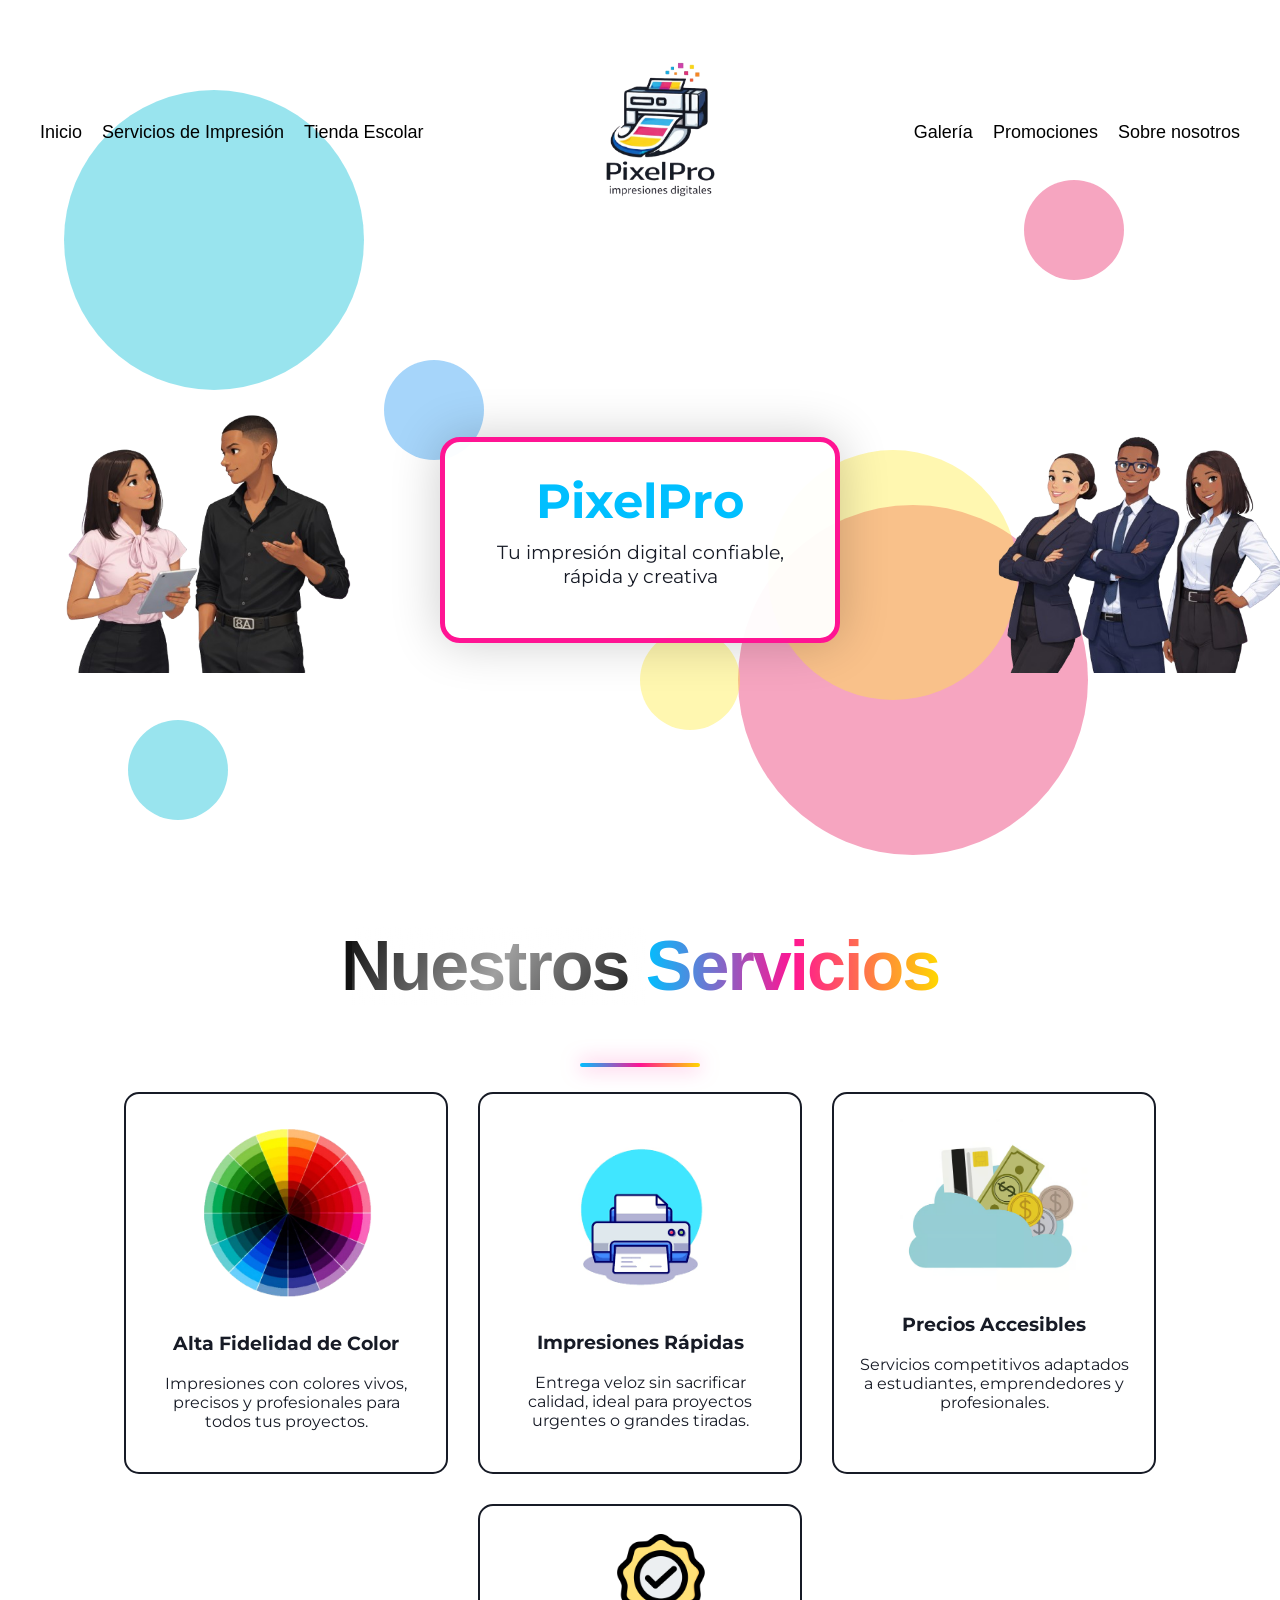
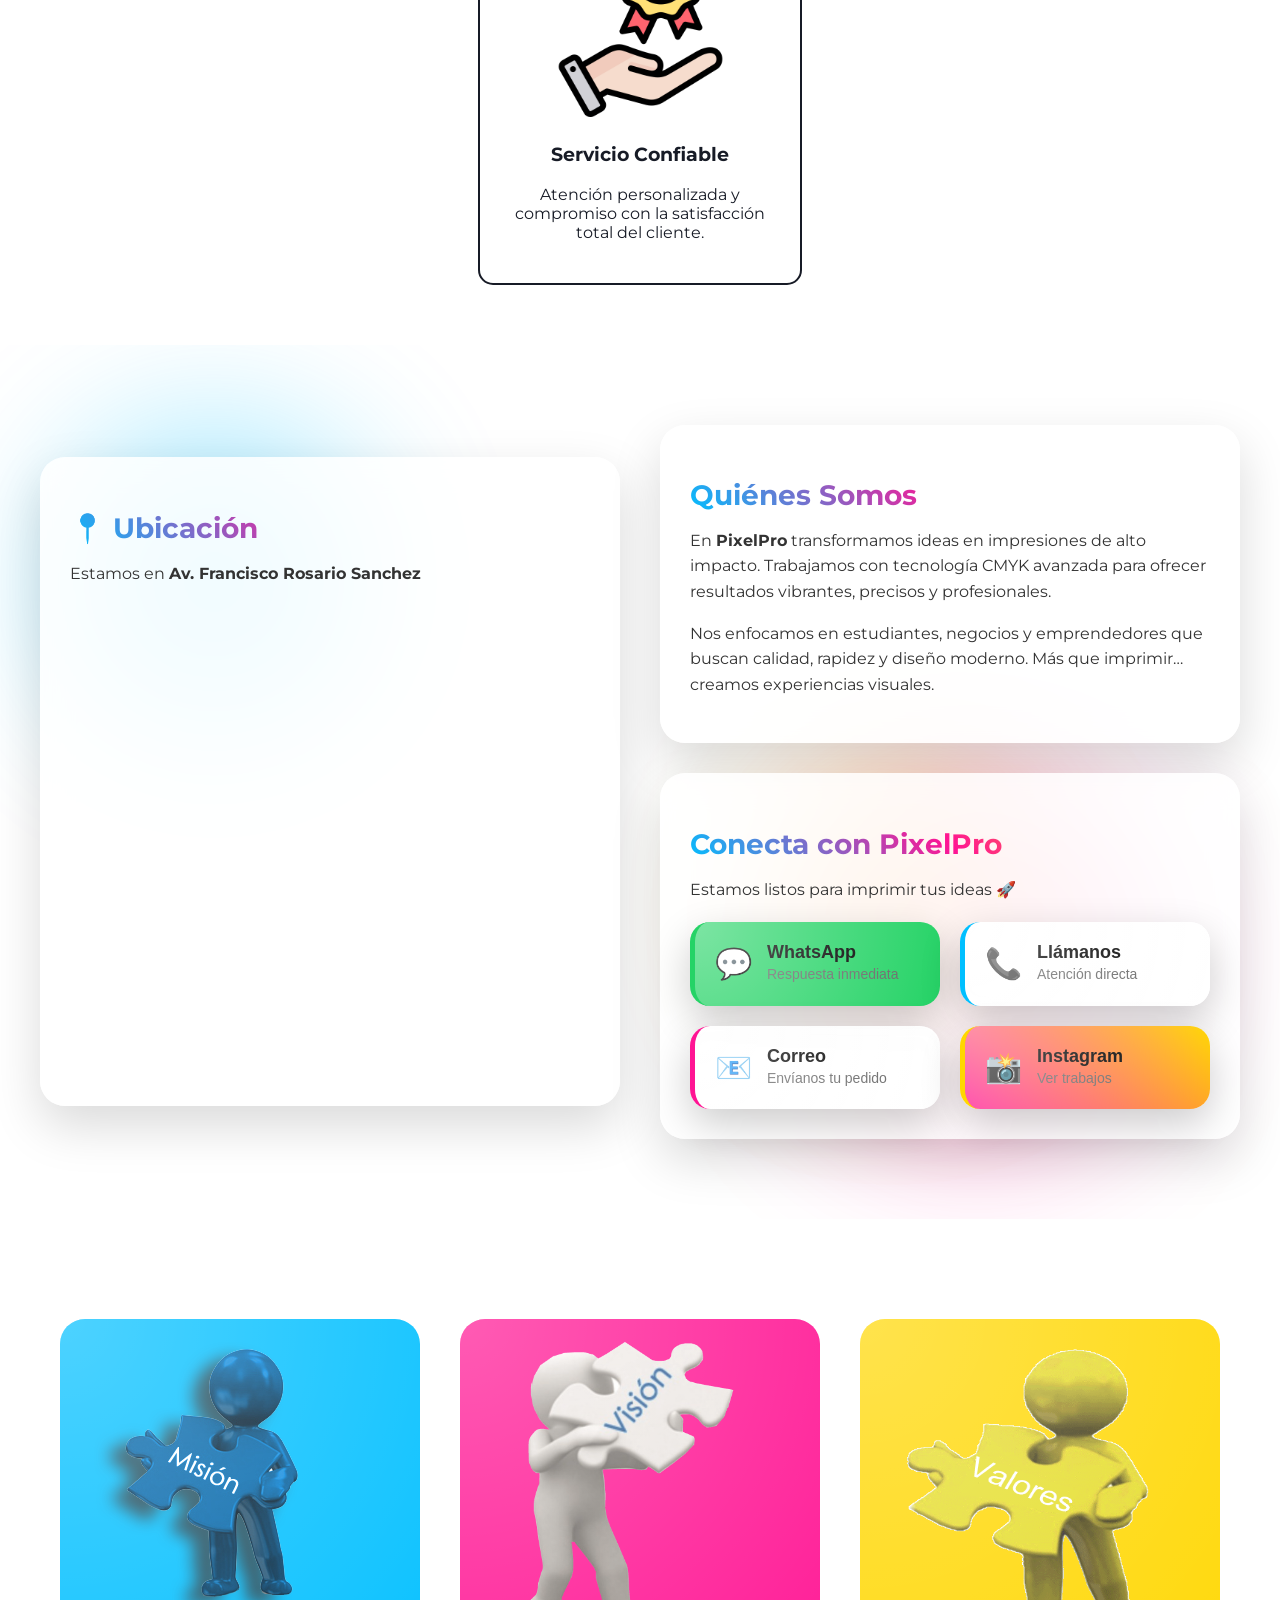
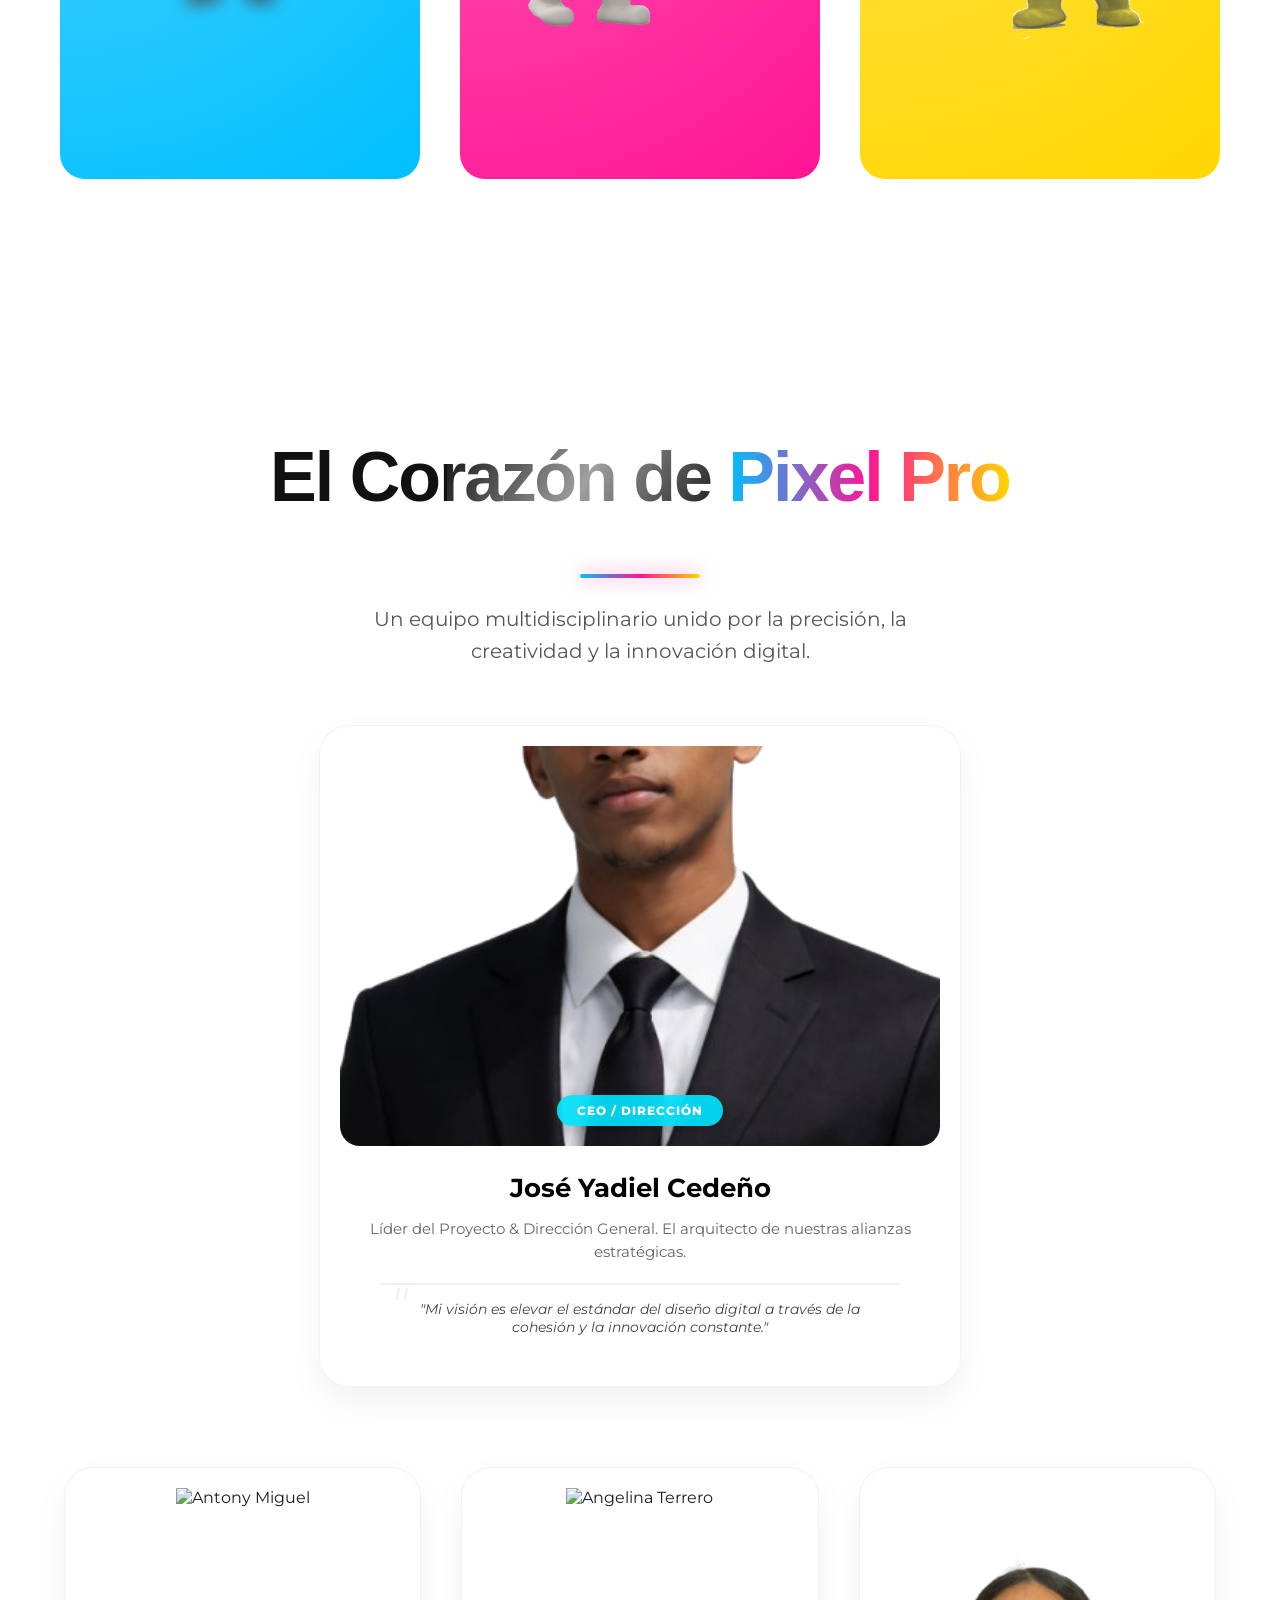
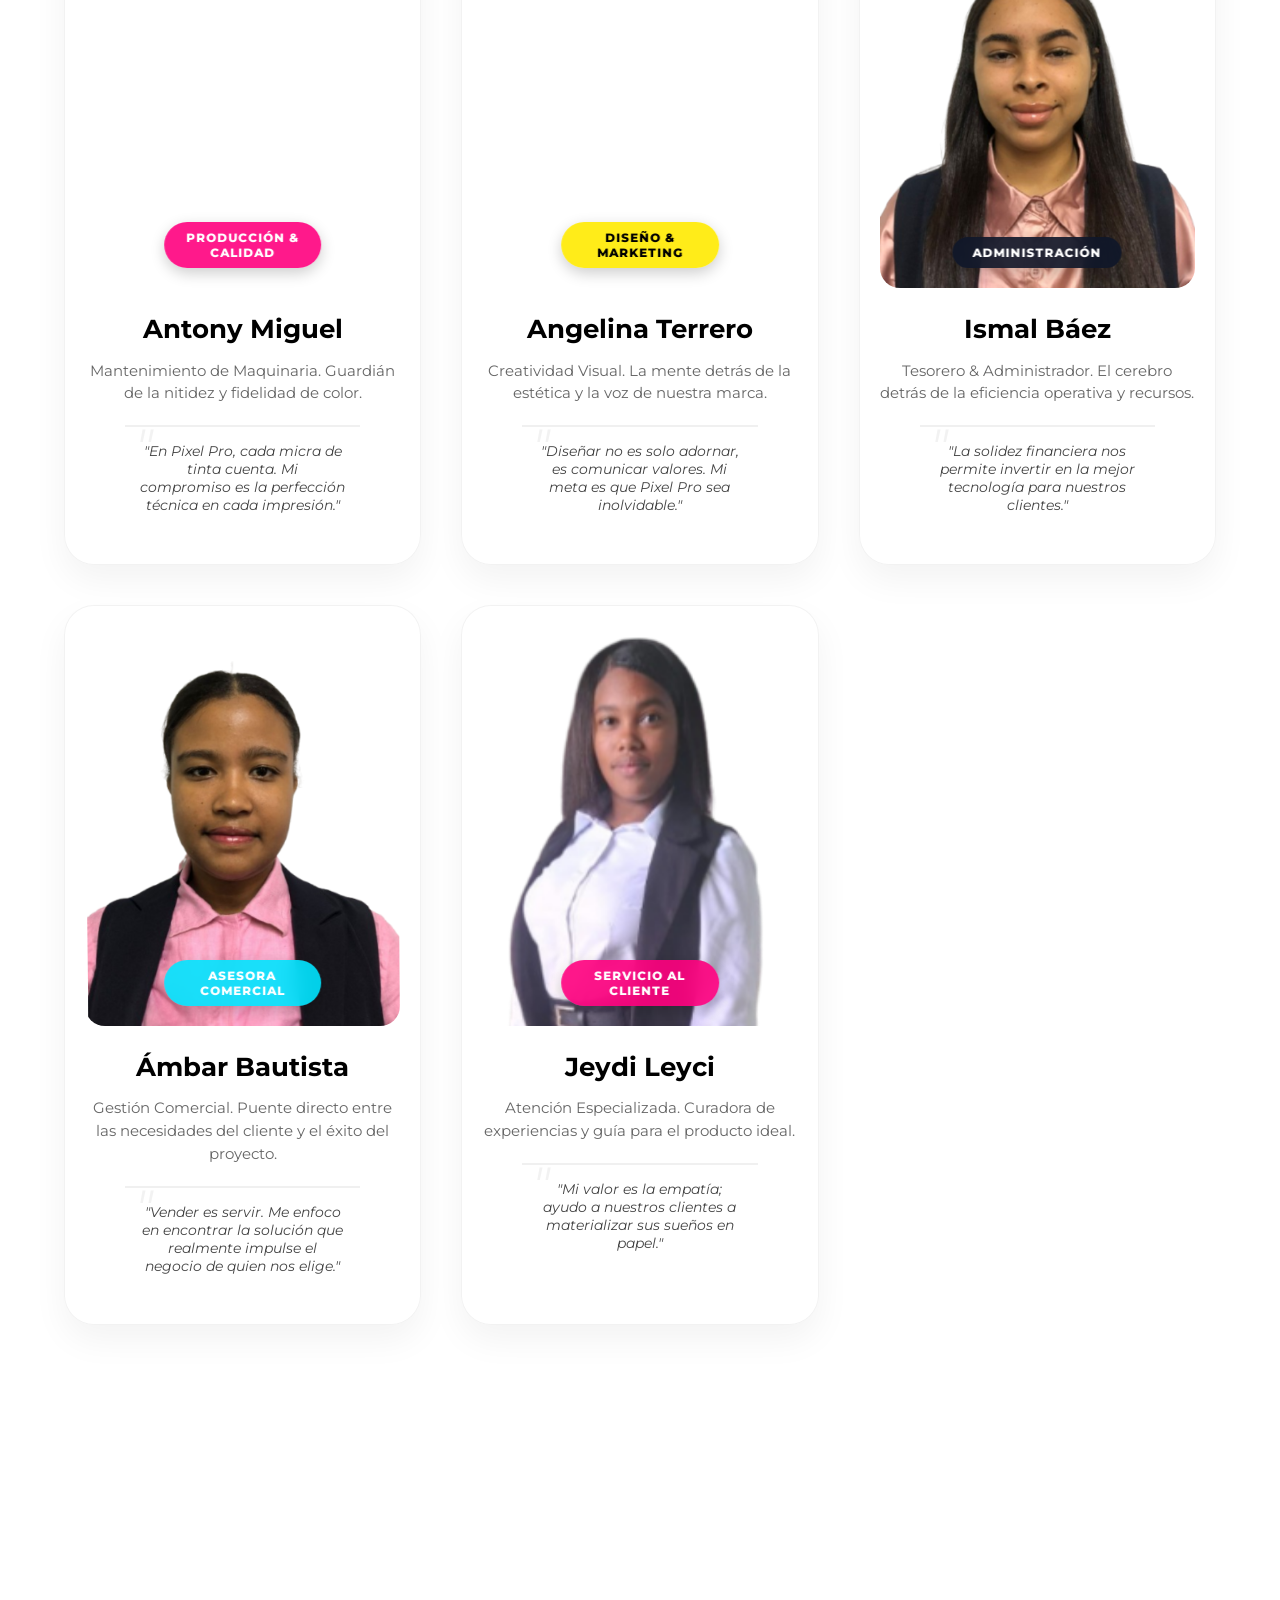
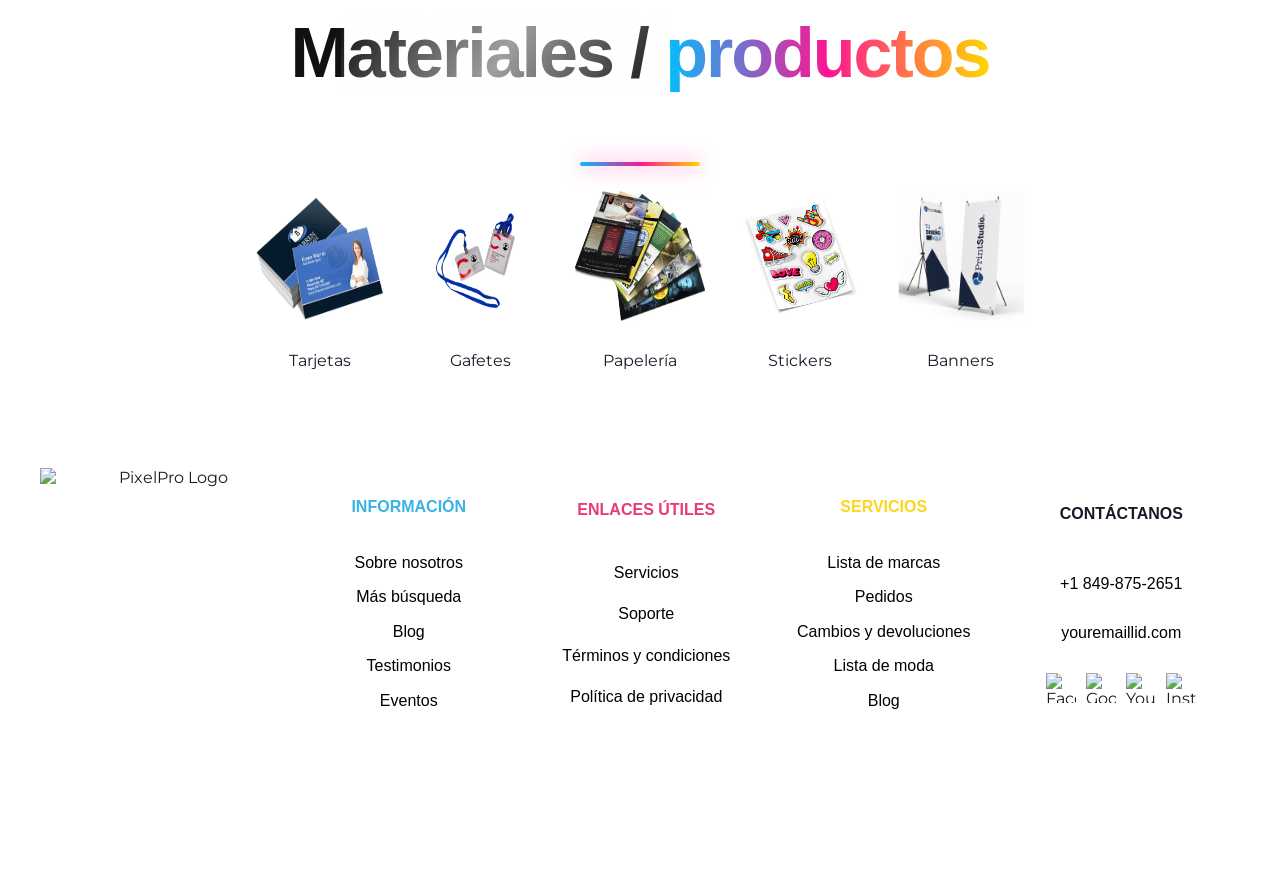
==== acercade.html @ 1b05050e "jmfujmkfy" ====
<!DOCTYPE html>
<html lang="es">
<head>
  <meta charset="UTF-8">
  <meta name="viewport" content="width=device-width, initial-scale=1.0">
  <title>PixelPro - Impresiones Digitales</title>
  <link rel="stylesheet" href="css/acercade.css">
</head>
<body>
  <header class="header">
    
    <nav class="nav left">
        <a href="index.html">Inicio</a>
        <a href="servicios.html">Servicios de Impresión</a>
        <a href="tienda.html">Tienda Escolar</a>
    </nav>

    <div class="logo">
        <img src="img/logo.png" alt="logo">
    </div>

    <nav class="nav right">
        <a href="galeria2.html">Galería</a>
        <a href="promociones.html">Promociones</a>
        <a href="acercade.html">Sobre nosotros</a>
    </nav>

</header>
          

  <section class="hero">
    <!-- FORMAS ANIMADAS CMYK -->
  <div class="shape cyan"></div>
  <div class="shape magenta"></div>
  <div class="shape yellow"></div>
  <div class="shape small cyan"></div>
  <div class="shape small magenta"></div>
  <div class="shape small yellow"></div>
  <div class="shape small blue"></div>

    <div class="characters">
      <img src="img/Conversación_animada_en_tonos_suaves-removebg-preview.png" alt="Hombre interactuando" class="character man">
      <div class="pixelpro-board">
        <h1>PixelPro</h1>
        <p>Tu impresión digital confiable, rápida y creativa</p>
      </div>
      <img src="img/Profesionales_con_estilo_y_confianza-removebg-preview.png" alt="Mujer interactuando" class="character woman">
    </div>
  </section>

  <!-- SECCIÓN DE SERVICIOS -->
  <section class="services">
    <h1 class="titulo-hero reveal-up">
    Nuestros
    <span class="text-gradient">Servicios</span>
  </h1>

  <div class="linea-glow"></div>

    <div class="cards">
      <div class="card">
        <img src="img/palta-removebg-preview.png" class="img7">
        <h3>Alta Fidelidad de Color</h3>
        <p>Impresiones con colores vivos, precisos y profesionales para todos tus proyectos.</p>
      </div>
      <div class="card">
        <img src="img/copia.png" class="img7">
        <h3>Impresiones Rápidas</h3>
        <p>Entrega veloz sin sacrificar calidad, ideal para proyectos urgentes o grandes tiradas.</p>
      </div>
      <div class="card">
        <img src="img/financiar-a-bajo-precio.avif" class="img7">
        <h3>Precios Accesibles</h3>
        <p>Servicios competitivos adaptados a estudiantes, emprendedores y profesionales.</p>
      </div>
      <div class="card">
        <img src="img/execelencia.png"  class="img7">
        <h3>Servicio Confiable</h3>
        <p>Atención personalizada y compromiso con la satisfacción total del cliente.</p>
      </div>
    </div>
  </section>

<section class="about-pro">

  <!-- FONDO DECORATIVO CMYK -->
  <div class="bg-cmyk">
    <span class="c1"></span>
    <span class="c2"></span>
    <span class="c3"></span>
  </div>

  <div class="about-container">

    <div class="about-card map-card">
      <h2>📍 Ubicación</h2>
      <p>Estamos en <strong>Av. Francisco Rosario Sanchez</strong></p>

      <div class="map-box">
        <iframe src="https://www.google.com/maps/embed?pb=!1m18!1m12!1m3!1d15134.549687621264!2d-69.88653143120891!3d18.500075636936646!2m3!1f0!2f0!3f0!3m2!1i1024!2i768!4f13.1!3m3!1m2!1s0x8eaf891fe3985893%3A0x2f9a8e789439e7bb!2sDOMINGO%20SAVIO%20FE%20Y%20ALEGRIA!5e0!3m2!1ses-419!2sdo!4v1774204152729!5m2!1ses-419!2sdo"></iframe>
      </div>
    </div>

    <div class="about-info">

      <div class="about-card info-card">
        <h2>Quiénes Somos</h2>
        <p>
          En <strong>PixelPro</strong> transformamos ideas en impresiones de alto impacto.
          Trabajamos con tecnología CMYK avanzada para ofrecer resultados vibrantes,
          precisos y profesionales.
        </p>

        <p>
          Nos enfocamos en estudiantes, negocios y emprendedores que buscan calidad,
          rapidez y diseño moderno. Más que imprimir… creamos experiencias visuales.
        </p>
      </div>

      <div class="about-card contact-pro">

  <h2>Conecta con PixelPro</h2>
  <p class="contact-sub">
    Estamos listos para imprimir tus ideas 🚀
  </p>

  <div class="contact-grid">

    <!-- WHATSAPP -->
    <a href="https://wa.me/18498752651" target="_blank" class="contact-box wa">
      <div class="icon">💬</div>
      <div>
        <h3>WhatsApp</h3>
        <p>Respuesta inmediata</p>
      </div>
    </a>

    <!-- LLAMADA -->
    <a href="tel:8294452410" class="contact-box call">
      <div class="icon">📞</div>
      <div>
        <h3>Llámanos</h3>
        <p>Atención directa</p>
      </div>
    </a>

    <!-- EMAIL -->
    <a href="mailto:pixelproinpresionesdigitales@gmail.com" class="contact-box mail">
      <div class="icon">📧</div>
      <div>
        <h3>Correo</h3>
        <p>Envíanos tu pedido</p>
      </div>
    </a>

    <!-- INSTAGRAM -->
    <a href="#" class="contact-box ig">
      <div class="icon">📸</div>
      <div>
        <h3>Instagram</h3>
        <p>Ver trabajos</p>
      </div>
    </a>

  </div>

</div>
    </div>

  </div>
</section>
<section id="mvv-pro">


  <div class="mvv-container">

    <!-- MISION -->
    <div class="mvv-card cyan">
      <div class="mvv-overlay"></div>
      <img src="img/mision.png" alt="">
      <p>
        Brindar soluciones creativas y de alta calidad que transformen las ideas
        de nuestros clientes en impresiones impactantes.
      </p>
    </div>

    <!-- VISION -->
    <div class="mvv-card magenta">
      <div class="mvv-overlay"></div>
      <img src="img/vision (1).png" alt="">
      <p>
        Ser líderes en impresión digital, reconocidos por innovación,
        excelencia y experiencias visuales únicas.
      </p>
    </div>

    <!-- VALORES -->
    <div class="mvv-card yellow">
      <div class="mvv-overlay"></div>
      <img src="img/VALORES.gif" id="va">
      <p>
        Compromiso, eficiencia, trabajo en equipo, enfoque al cliente,
        puntualidad y calidad en cada proyecto.
      </p>
    </div>

  </div>

</section>

  <section class="about-page">
  <div class="mesh-gradient"></div>

  <div class="container">
   <div class="hero-text">

  <h1 class="titulo-hero reveal-up">
    El Corazón de 
    <span class="text-gradient">Pixel Pro</span>
  </h1>

  <div class="linea-glow"></div>

  <p class="subtitle reveal-up">
    Un equipo multidisciplinario unido por la precisión, 
    la creatividad y la innovación digital.
  </p>

</div>
<br>
<br>

    <div class="team-grid">
      
      <div class="member-card leader" data-aos="fade-up">
        <div class="photo-wrapper">
          <img src="img/yadi-removebg-preview.png" alt="José Yadiel Cedeño">
          <div class="role-badge badge-cian">CEO / Dirección</div>
        </div>
        <div class="member-info">
          <h3>José Yadiel Cedeño</h3>
          <p class="description">Líder del Proyecto & Dirección General. El arquitecto de nuestras alianzas estratégicas.</p>
          <blockquote class="member-quote">"Mi visión es elevar el estándar del diseño digital a través de la cohesión y la innovación constante."</blockquote>
        </div>
      </div>

      <div class="member-card" data-aos="fade-up">
        <div class="photo-wrapper">
          <img src="img/an" alt="Antony Miguel">
          <div class="role-badge badge-magenta">Producción & Calidad</div>
        </div>
        <div class="member-info">
          <h3>Antony Miguel</h3>
          <p class="description">Mantenimiento de Maquinaria. Guardián de la nitidez y fidelidad de color.</p>
          <blockquote class="member-quote">"En Pixel Pro, cada micra de tinta cuenta. Mi compromiso es la perfección técnica en cada impresión."</blockquote>
        </div>
      </div>

      <div class="member-card" data-aos="fade-up">
        <div class="photo-wrapper">
          <img src="https://via.placeholder.com/300x400/ffea00/000000?text=Angelina+Terrero" alt="Angelina Terrero">
          <div class="role-badge badge-yellow">Diseño & Marketing</div>
        </div>
        <div class="member-info">
          <h3>Angelina Terrero</h3>
          <p class="description">Creatividad Visual. La mente detrás de la estética y la voz de nuestra marca.</p>
          <blockquote class="member-quote">"Diseñar no es solo adornar, es comunicar valores. Mi meta es que Pixel Pro sea inolvidable."</blockquote>
        </div>
      </div>

      <div class="member-card" data-aos="fade-up">
        <div class="photo-wrapper">
          <img src="img/emprendimiento - illustrationImage (1).png" alt="Ismal Báez">
          <div class="role-badge badge-black">Administración</div>
        </div>
        <div class="member-info">
          <h3>Ismal Báez</h3>
          <p class="description">Tesorero & Administrador. El cerebro detrás de la eficiencia operativa y recursos.</p>
          <blockquote class="member-quote">"La solidez financiera nos permite invertir en la mejor tecnología para nuestros clientes."</blockquote>
        </div>
      </div>

      <div class="member-card" data-aos="fade-up">
        <div class="photo-wrapper">
          <img src="img/emprendimiento - illustrationImage.png" alt="Ámbar Bautista">
          <div class="role-badge badge-cian">Asesora Comercial</div>
        </div>
        <div class="member-info">
          <h3>Ámbar Bautista</h3>
          <p class="description">Gestión Comercial. Puente directo entre las necesidades del cliente y el éxito del proyecto.</p>
          <blockquote class="member-quote">"Vender es servir. Me enfoco en encontrar la solución que realmente impulse el negocio de quien nos elige."</blockquote>
        </div>
      </div>

      <div class="member-card" data-aos="fade-up">
        <div class="photo-wrapper">
          <img src="img/emprendimiento - illustrationImage (2).png" alt="Jeydi Leyci">
          <div class="role-badge badge-magenta">Servicio al Cliente</div>
        </div>
        <div class="member-info">
          <h3>Jeydi Leyci</h3>
          <p class="description">Atención Especializada. Curadora de experiencias y guía para el producto ideal.</p>
          <blockquote class="member-quote">"Mi valor es la empatía; ayudo a nuestros clientes a materializar sus sueños en papel."</blockquote>
        </div>
      </div>

    </div>
  </div>
</section>

  <!-- SECCIÓN DE MATERIALES -->
  <section class="materials">
    <section class="services">
    <h1 class="titulo-hero reveal-up">
    Materiales /
    <span class="text-gradient">productos</span>
  </h1>

  <div class="linea-glow"></div>
  
    <div class="materials-list">
      <div class="material">
        <img src="img/bc_lp_grey_top_bkg.webp" alt="Tarjetas">
        <p>Tarjetas</p>
      </div>
      <div class="material">
        <img src="img/gafetes-solaperos-identificadores-copiplan-impresiones-min.png" alt="Gafetes">
        <p>Gafetes</p>
      </div>
      <div class="material">
        <img src="img/p8.webp" alt="Papelería">
        <p>Papelería</p>
      </div>
      <div class="material">
        <img src="img/stikers.jpg" alt="Stickers">
        <p>Stickers</p>
      </div>
      <div class="material">
        <img src="img/baner.jpg" alt="Banners">
        <p>Banners</p>
      </div>
    </div>
  <script src="js/acercade.js"></script>
  <br>
  <br>
  <br>
<footer>
      <div class="cajon1">
        <img id="logo1" src="Img/logo.png" alt="PixelPro Logo">
      </div>

      <div class="cajon1">

         <h4 id="n1">INFORMACIÓN</h4>

        <a href="#">Sobre nosotros</a>
        <a href="#">Más búsqueda</a>
        <a href="#">Blog</a>
        <a href="#">Testimonios</a>
        <a href="#">Eventos</a>

      </div>

      <div class="cajon1">

        <h4 id="n2">ENLACES ÚTILES</h4>

        <a href="#">Servicios</a>
        <a href="#">Soporte</a>
        <a href="#">Términos y condiciones</a>
        <a href="#">Política de privacidad</a>

      </div>


      <div class="cajon1">

        <h4 id="n3">SERVICIOS</h4>

        <a href="#">Lista de marcas</a> 
        <a href="#">Pedidos</a>
        <a href="#">Cambios y devoluciones</a>
        <a href="#">Lista de moda</a>
        <a href="#">Blog</a>

      </div>





      <div class="cajon1">
        
         <h4 id="n4">CONTÁCTANOS</h4>
        <a href="#"> +1 849-875-2651</a>
        <a href="#">  youremaillid.com</a>

        <div class="redes">
            <img class="icono" src="IMG/ICON (4).png" alt="Facebook">
            <img class="icono" src="IMG/ICON (5).png" alt="Google">
            <img class="icono" src="IMG/ICON (6).png" alt="YouTube">
            <img class="icono" src="IMG/ICON (7).png" alt="Instagram">
        </div>
      </div>

    </footer>
</body>
</html>
---- css/acercade.css ----
@import url("https://fonts.googleapis.com/css2?family=Montserrat:wght@400;600&display=swap");

body {
  margin: 0;
  font-family: "Montserrat", sans-serif;
  background: #fff;
  color: #171b26;
}
/* HEADER */
.header {
    display: flex;
    justify-content: space-between;
    background-color: #00000000;
    height: 30vh;
    align-items: center;
    padding: 0 40px;
}

/* NAVS */
.nav {
    display: flex;
    gap: 20px;
}

/* LOGO */
.logo img {
    width: 180px;
}

/* LINKS */
.nav a {
    position: relative;
    text-decoration: none;
    color: black;
    font-size: 18px;
    padding-bottom: 5px;
    display: inline-block;
}

.nav a::after {
    content: "";
    position: absolute;
    left: 0;
    bottom: 0;
    width: 100%;
    height: 3px;
    background-color: #FFD700;

    transform: scaleX(0);
    transform-origin: left;
    transition: transform 0.3s ease;
}

/* hover */
.nav a:hover::after {
    transform: scaleX(1);
}
#vpH {
  font-size: 80px;
  color: black;
  text-align: left;
  font-family: "Nunito", sans-serif;
  font-weight: 900px;
}
#slogan {
  font-size: 30px;
  color: black;
  text-align: left;
  font-family: "Nunito", sans-serif;
  font-weight: 400px;
}

/* HERO */
.hero {
  position: relative;
  height: 50vh;
  display: flex;
  background-color: #00000000;
  height: 60vh;
  justify-content: center;
  align-items: center;
  overflow: hidden;
}

.shape {
  position: fixed;
  border-radius: 50%;
  animation: float 15s infinite ease-in-out alternate;
  opacity: 0.4;
  z-index: -1;
}
.shape.cyan {
  background: #00bbd4;
  width: 300px;
  height: 300px;
  top: 10%;
  left: 5%;
}
.shape.magenta {
  background: #e91e62;
  width: 350px;
  height: 350px;
  bottom: 5%;
  right: 15%;
}
.shape.yellow {
  background: #ffeb3b;
  width: 250px;
  height: 250px;
  top: 50%;
  left: 60%;
}
.shape.small {
  width: 100px;
  height: 100px;
  animation-duration: 20s;
}
.shape.small.cyan {
  top: 80%;
  left: 10%;
}
.shape.small.magenta {
  top: 20%;
  left: 80%;
}
.shape.small.yellow {
  top: 70%;
  left: 50%;
}
.shape.small.blue {
  top: 40%;
  left: 30%;
  background: #2196f3;
}

@keyframes float {
  0% {
    transform: translateY(0) translateX(0) rotate(0deg);
  }
  50% {
    transform: translateY(-50px) translateX(30px) rotate(20deg);
  }
  100% {
    transform: translateY(0) translateX(0) rotate(0deg);
  }
}

/* Personajes */
.characters {
  position: relative;
  display: flex;
  height: 100%;
  justify-content: center;
  align-items: center;
  z-index: 10;
}

.character {
  width: 400px;
  animation: sway 4s infinite alternate ease-in-out;
}

@keyframes sway {
  0% {
    transform: translateY(0px);
  }
  50% {
    transform: translateY(-10px);
  }
  100% {
    transform: translateY(0px);
  }
}

.pixelpro-board {
  background: rgba(255, 255, 255, 0.95);
  border: 5px solid #ff1493;
  padding: 30px 40px;
  text-align: center;
  margin: 0 40px;
  border-radius: 20px;
  box-shadow: 0 0 50px rgba(0, 0, 0, 0.2);
}

.pixelpro-board h1 {
  font-size: 3rem;
  color: #00bfff;
  margin: 0;
}
.pixelpro-board p {
  font-size: 1.2rem;
  margin-top: 10px;
  color: #171b26;
}

/* SERVICIOS */
.services {
  padding: 60px 20px;
  text-align: center;
}
.services h2 {
  font-size: 2.8rem;
  margin-bottom: 40px;
  color: #ff1493;
}

.cards {
  display: flex;
  flex-wrap: wrap;
  justify-content: center;
  gap: 30px;
}

.img7 {
  width: 70%;
  height: auto;
}
.card {
  background: #fff;
  border: 2px solid #171b26;
  border-radius: 15px;
  padding: 25px;
  width: 270px;
  text-align: center;
  transition:
    transform 0.3s,
    box-shadow 0.3s;
}

.card:hover {
  transform: translateY(-15px);
  box-shadow: 0 15px 50px rgba(0, 0, 0, 0.3);
}

/* ================= ABOUT PRO ================= */
.about-pro {
  position: relative;
  padding: 80px 40px;
  background: #ffffff00;
  overflow: hidden;
}

/* FONDO CMYK */
.bg-cmyk span {
  position: absolute;
  border-radius: 50%;
  filter: blur(80px);
  opacity: 0.4;
}

.c1 {
  width: 300px;
  height: 300px;
  background: #00bfff;
  top: 10%;
  left: 5%;
}
.c2 {
  width: 350px;
  height: 350px;
  background: #ff1493;
  bottom: 10%;
  right: 10%;
}
.c3 {
  width: 250px;
  height: 250px;
  background: #ffd700;
  top: 50%;
  left: 60%;
}

/* GRID */
.about-container {
  display: grid;
  grid-template-columns: 1fr 1fr;
  gap: 40px;
  align-items: center;
}

/* CARDS */
.about-card {
  background: rgba(255, 255, 255, 0.85);
  backdrop-filter: blur(15px);
  border-radius: 25px;
  padding: 30px;
  box-shadow: 0 20px 50px rgba(0, 0, 0, 0.15);
  transition: 0.4s;
}

.about-card:hover {
  transform: translateY(-10px);
}

/* MAPA */
.map-box iframe {
  width: 100%;
  height: 470px;
  border: none;
  border-radius: 15px;
}

/* INFO */
.about-info {
  display: flex;
  flex-direction: column;
  gap: 30px;
}

/* TEXTOS */
.about-card h2 {
  font-size: 28px;
  margin-bottom: 15px;
  background: linear-gradient(45deg, #00bfff, #ff1493, #ffd700);
  -webkit-background-clip: text;
  color: transparent;
}

.about-card p {
  font-size: 16px;
  line-height: 1.6;
  color: #333;
}

/* BOTONES SOCIALES */
/* ================= CONTACTO PRO ================= */

.contact-pro {
  position: relative;
}

/* SUBTEXTO */
.contact-sub {
  margin-bottom: 20px;
  color: #555;
}

/* GRID */
.contact-grid {
  display: grid;
  grid-template-columns: repeat(2, 1fr);
  gap: 20px;
}

/* TARJETAS */
.contact-box {
  display: flex;
  align-items: center;
  gap: 15px;
  padding: 20px;
  border-radius: 20px;
  background: rgba(255, 255, 255, 0.9);
  backdrop-filter: blur(10px);
  box-shadow: 0 15px 40px rgba(0, 0, 0, 0.2);
  text-decoration: none;
  color: #000;
  transition: 0.4s;
  position: relative;
  overflow: hidden;
}

/* EFECTO GLOW */
.contact-box::before {
  content: "";
  position: absolute;
  width: 200%;
  height: 200%;
  background: radial-gradient(circle, rgba(255, 255, 255, 0.4), transparent);
  top: -100%;
  left: -100%;
  transition: 0.5s;
}

.contact-box:hover::before {
  top: 0;
  left: 0;
}

/* HOVER */
.contact-box:hover {
  transform: translateY(-10px) scale(1.03);
}

/* ICONO */
.icon {
  font-size: 30px;
}

/* COLORES */
.wa {
  border-left: 5px solid #25d366;
}
.call {
  border-left: 5px solid #00bfff;
}
.mail {
  border-left: 5px solid #ff1493;
}
.ig {
  border-left: 5px solid #ffd700;
}

/* TEXTO */
.contact-box h3 {
  margin: 0;
  font-size: 18px;
}

.contact-box p {
  margin: 0;
  font-size: 14px;
  color: #666;
}

/* RESPONSIVE */
@media (max-width: 600px) {
  .contact-grid {
    grid-template-columns: 1fr;
  }
}

/* COLORES */
.fb {
  background: #3b5998;
}
.wa {
  background: #25d366;
}
.ig {
  background: linear-gradient(45deg, #ff1493, #ffd700);
}
.tg {
  background: #0088cc;
}

.btn-social:hover {
  transform: scale(1.1);
  box-shadow: 0 10px 30px rgba(0, 0, 0, 0.3);
}

/* RESPONSIVE */
@media (max-width: 900px) {
  .about-container {
    grid-template-columns: 1fr;
  }
}

#mvv-pro {
  position: relative;
  padding: 100px 40px;
  background: #ffffff00;
  overflow: hidden;
  text-align: center;
}

#va {
  height: 310px;
}
/* GRID */
.mvv-container {
  display: flex;
  justify-content: center;
  gap: 40px;
  flex-wrap: wrap;
}

/* CARDS */
.mvv-card {
  position: relative;
  width: 300px;
  height: 400px;
  border-radius: 25px;
  padding: 30px;
  color: #fff;
  display: flex;
  flex-direction: column;
  justify-content: flex-end;
  text-align: left;
  overflow: hidden;
  cursor: pointer;
  transition: 0.5s;
}

/* COLORES CMYK */
.mvv-card.cyan {
  background: #00bfff;
}
.mvv-card.magenta {
  background: #ff1493;
}
.mvv-card.yellow {
  background: #ffd700;
  color: #000;
}

/* OVERLAY ANIMADO */
.mvv-overlay {
  position: absolute;
  width: 200%;
  height: 200%;
  background: radial-gradient(circle, rgba(255, 255, 255, 0.3), transparent);
  top: -100%;
  left: -100%;
  transition: 0.5s;
}

.mvv-card:hover .mvv-overlay {
  top: 0;
  left: 0;
}

/* TEXTO */
.mvv-card h2 {
  font-size: 28px;
  margin-bottom: 10px;
}

.mvv-card p {
  font-size: 15px;
  line-height: 1.5;
  opacity: 0;
  transform: translateY(20px);
  transition: 0.5s;
}

/* HOVER EFECTO */
.mvv-card:hover {
  transform: translateY(-15px) scale(1.05);
  box-shadow: 0 30px 80px rgba(0, 0, 0, 0.3);
}

.mvv-card:hover p {
  opacity: 1;
  transform: translateY(0);
}

/* EFECTO GLOW */
.mvv-card::before {
  content: "";
  position: absolute;
  inset: 0;
  border-radius: 25px;
  box-shadow: 0 0 60px rgba(0, 0, 0, 0.725);
  opacity: 0;
  transition: 0.4s;
}

.mvv-card:hover::before {
  opacity: 1;
}

/* RESPONSIVE */
@media (max-width: 900px) {
  .mvv-container {
    flex-direction: column;
    align-items: center;
  }
}

/* MATERIALES */
.materials {
  padding: 80px 20px;
  text-align: center;
}
.materials h2 {
  font-size: 2.8rem;
  margin-bottom: 50px;
  color: #ffd700;
}
.materials-list {
  display: flex;
  justify-content: center;
  flex-wrap: wrap;
  gap: 30px;
}
.material {
  text-align: center;
}
.material img {
  width: 130px;
  height: 130px;
  margin-bottom: 10px;
}

* REDES SOCIALES */ .socials {
  display: flex;
  justify-content: center;
  gap: 20px;
  margin-top: 20px;
}
.social {
  text-decoration: none;
  padding: 12px 20px;
  border-radius: 12px;
  font-weight: 600;
  color: #fff;
  transition: 0.3s;
  display: inline-block;
}
.facebook {
  background: #3b5998;
}
.whatsapp {
  background: #25d366;
}
.instagram {
  background: #c13584;
}
.telegram {
  background: #0088cc;
}
.social:hover {
  transform: scale(1.1);
}

/* --- ESTILO ACERCA DE --- */
.about-page {
  background: #ed0a0a00;
  min-height: 100vh;
  padding: 80px 5%;
  overflow: hidden;
}

/* Fondo degradado suave */
.mesh-gradient {
  top: 0;
  left: 0;
  width: 100%;
  height: 100%;
  background:
    radial-gradient(at 0% 0%, rgba(0, 229, 255, 0.1) 0px, transparent 50%),
    radial-gradient(at 100% 100%, rgba(255, 0, 127, 0.1) 0px, transparent 50%);
  z-index: 1;
}

.about-header {
  text-align: center;
  margin-bottom: 80px;
  position: relative;
  z-index: 2;
}

.team-grid {
  display: grid;
  grid-template-columns: repeat(auto-fit, minmax(320px, 1fr));
  gap: 40px;
  position: relative;
  z-index: 2;
}
/* CONTENEDOR */
.hero-text {
  text-align: center;
  margin-top: 80px;
  position: relative;
  z-index: 2;
}

/* TITULO PRO */
.titulo-hero {
  font-size: 70px;
  font-weight: 900;
  font-family: "Nunito", sans-serif;
  letter-spacing: -2px;
  color: #111;
  line-height: 1.1;
}

/* GRADIENTE CMYK PRO */
.text-gradient {
  background: linear-gradient(90deg, #00bfff, #ff1493, #ffd700);
  -webkit-background-clip: text;
  color: transparent;
  position: relative;
}

/* EFECTO BRILLO APPLE */
.text-gradient::after {
  content: "";
  position: absolute;
  width: 100%;
  height: 100%;
  top: 0;
  left: -100%;
  background: linear-gradient(
    120deg,
    transparent,
    rgba(255, 255, 255, 0.6),
    transparent
  );
  animation: shine 3s infinite;
}

@keyframes shine {
  0% {
    left: -100%;
  }
  100% {
    left: 100%;
  }
}

/* SUBTITULO */
.subtitle {
  margin-top: 20px;
  font-size: 20px;
  color: #555;
  max-width: 600px;
  margin-left: auto;
  margin-right: auto;
  line-height: 1.6;
  font-weight: 400;
}

/* LINEA GLOW */
.linea-glow {
  width: 120px;
  height: 4px;
  margin: 25px auto;
  background: linear-gradient(90deg, #00bfff, #ff1493, #ffd700);
  border-radius: 10px;
  box-shadow: 0 0 20px rgba(255, 20, 147, 0.6);
}

/* ANIMACION */
.reveal-up {
  opacity: 0;
  transform: translateY(40px);
  transition: 1s;
}

.reveal-up.active {
  opacity: 1;
  transform: translateY(0);
} /* CONTENEDOR */
.hero-text {
  text-align: center;
  margin-top: 80px;
  position: relative;
  z-index: 2;
}

/* TITULO PRO */
.titulo-hero {
  font-size: 70px;
  font-weight: 900;
  font-family: "Nunito", sans-serif;
  letter-spacing: -2px;
  color: #111;
  line-height: 1.1;
}

/* GRADIENTE CMYK PRO */
.text-gradient {
  background: linear-gradient(90deg, #00bfff, #ff1493, #ffd700);
  -webkit-background-clip: text;
  color: transparent;
  position: relative;
}

/* EFECTO BRILLO APPLE */
.text-gradient::after {
  content: "";
  position: absolute;
  width: 100%;
  height: 100%;
  top: 0;
  left: -100%;
  background: linear-gradient(
    120deg,
    transparent,
    rgba(255, 255, 255, 0.6),
    transparent
  );
  animation: shine 3s infinite;
}

@keyframes shine {
  0% {
    left: -100%;
  }
  100% {
    left: 100%;
  }
}

/* SUBTITULO */
.subtitle {
  margin-top: 20px;
  font-size: 20px;
  color: #555;
  max-width: 600px;
  margin-left: auto;
  margin-right: auto;
  line-height: 1.6;
  font-weight: 400;
}

/* LINEA GLOW */
.linea-glow {
  width: 120px;
  height: 4px;
  margin: 25px auto;
  background: linear-gradient(90deg, #00bfff, #ff1493, #ffd700);
  border-radius: 10px;
  box-shadow: 0 0 20px rgba(255, 20, 147, 0.6);
}

/* ANIMACION */
.reveal-up {
  opacity: 0;
  transform: translateY(40px);
  transition: 1s;
}

.reveal-up.active {
  opacity: 1;
  transform: translateY(0);
}

/* TARJETA DE MIEMBRO */
.member-card {
  background: rgba(255, 255, 255, 0.8);
  border-radius: 30px;
  width: auto;
  padding: 20px;
  border: 1px solid rgba(0, 0, 0, 0.05);
  box-shadow: 0 15px 35px rgba(0, 0, 0, 0.05);
  transition: all 0.5s cubic-bezier(0.175, 0.885, 0.32, 1.275);
  text-align: center;
}

.member-card:hover {
  transform: translateY(-15px);
  background: #ffffff;
  box-shadow: 0 30px 60px rgba(0, 0, 0, 0.1);
}

/* CONTENEDOR DE FOTO */
.photo-wrapper {
  position: relative;
  margin-bottom: 25px;
  border-radius: 20px;
  overflow: hidden;
  height: 400px;
}

.photo-wrapper img {
  width: 100%;
  height: 100%;
  object-fit: cover;
  transition: transform 0.6s ease;
}

.member-card:hover .photo-wrapper img {
  transform: scale(1.1);
}

/* BADGES FLOTANTES */
.role-badge {
  position: absolute;
  bottom: 20px;
  left: 50%;
  transform: translateX(-50%);
  padding: 8px 20px;
  border-radius: 50px;
  font-weight: 800;
  font-size: 0.75rem;
  letter-spacing: 1px;
  text-transform: uppercase;
  backdrop-filter: blur(10px);
  box-shadow: 0 5px 15px rgba(0, 0, 0, 0.2);
}

.badge-cian {
  background: rgba(0, 229, 255, 0.9);
  color: #fff;
}
.badge-magenta {
  background: rgba(255, 0, 127, 0.9);
  color: #fff;
}
.badge-yellow {
  background: rgba(255, 234, 0, 0.9);
  color: #000;
}
.badge-black {
  background: rgba(15, 23, 42, 0.9);
  color: #fff;
}

/* INFO Y TEXTO */
.member-info h3 {
  font-size: 1.6rem;
  margin-bottom: 10px;
  color: #000;
}

.description {
  font-size: 0.95rem;
  color: #666;
  margin-bottom: 20px;
  line-height: 1.5;
}

.member-quote {
  font-size: 0.9rem;
  font-style: italic;
  color: #444;
  padding: 15px;
  border-top: 2px solid #f0f0f0;
  position: relative;
}

.member-quote::before {
  content: '"';
  font-size: 3rem;
  color: rgba(0, 0, 0, 0.05);
  position: absolute;
  top: -10px;
  left: 10px;
}

/* Tarjeta del Líder (Destacada) */
.leader {
  grid-column: 1 / -1; /* Ocupa todo el ancho en pantallas grandes */
  max-width: 600px;
  margin: 0 auto 40px;
}

footer {
  width: 100%;
  height: 300px;
  display: flex;
  justify-content: space-around;
  align-items: center;
  background-color: #ffffffdc;
}
.cajon1 {
  width: 250px;
  height: 250px;
  display: flex;
  justify-content: space-around;
  align-items: center;
  flex-direction: column;
}
#logo1 {
  width: 250px;
  height: 250px;
}
#n1 {
  font-family: "Funnel Sans", sans-serif;
  color: #3ab2e6;
}
#n2 {
  font-family: "Funnel Sans", sans-serif;
  color: #e83a77;
}
#n3 {
  font-family: "Funnel Sans", sans-serif;
  color: #fdd51d;
}
#n4 {
  font-family: "Funnel Sans", sans-serif;
  color: #171b26;
}
.redes {
  display: flex;
  flex-direction: row;
  align-items: center;
  gap: 10px;
}
.icono {
  width: 30px;
  height: 30px;
}
a {
  text-decoration: none;
  color: black;
  font-family: "Funnel Sans", sans-serif;
}
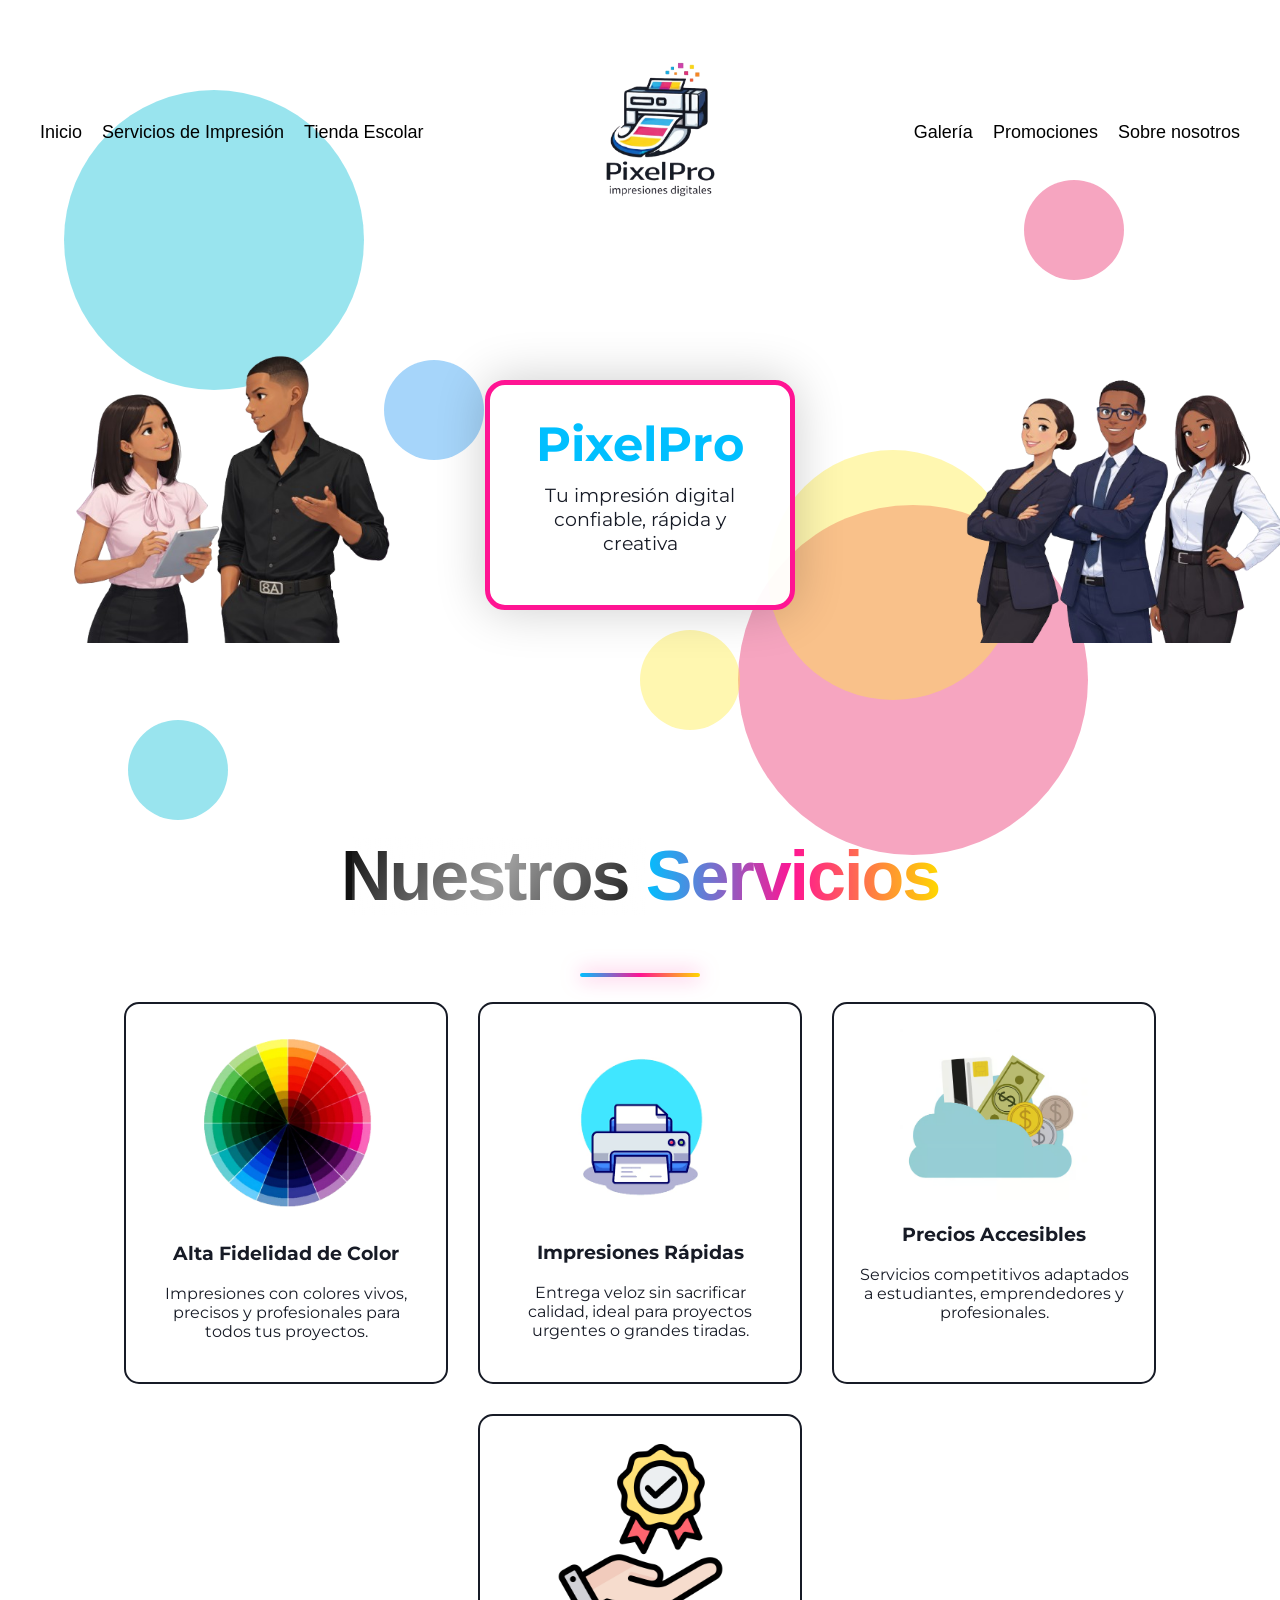
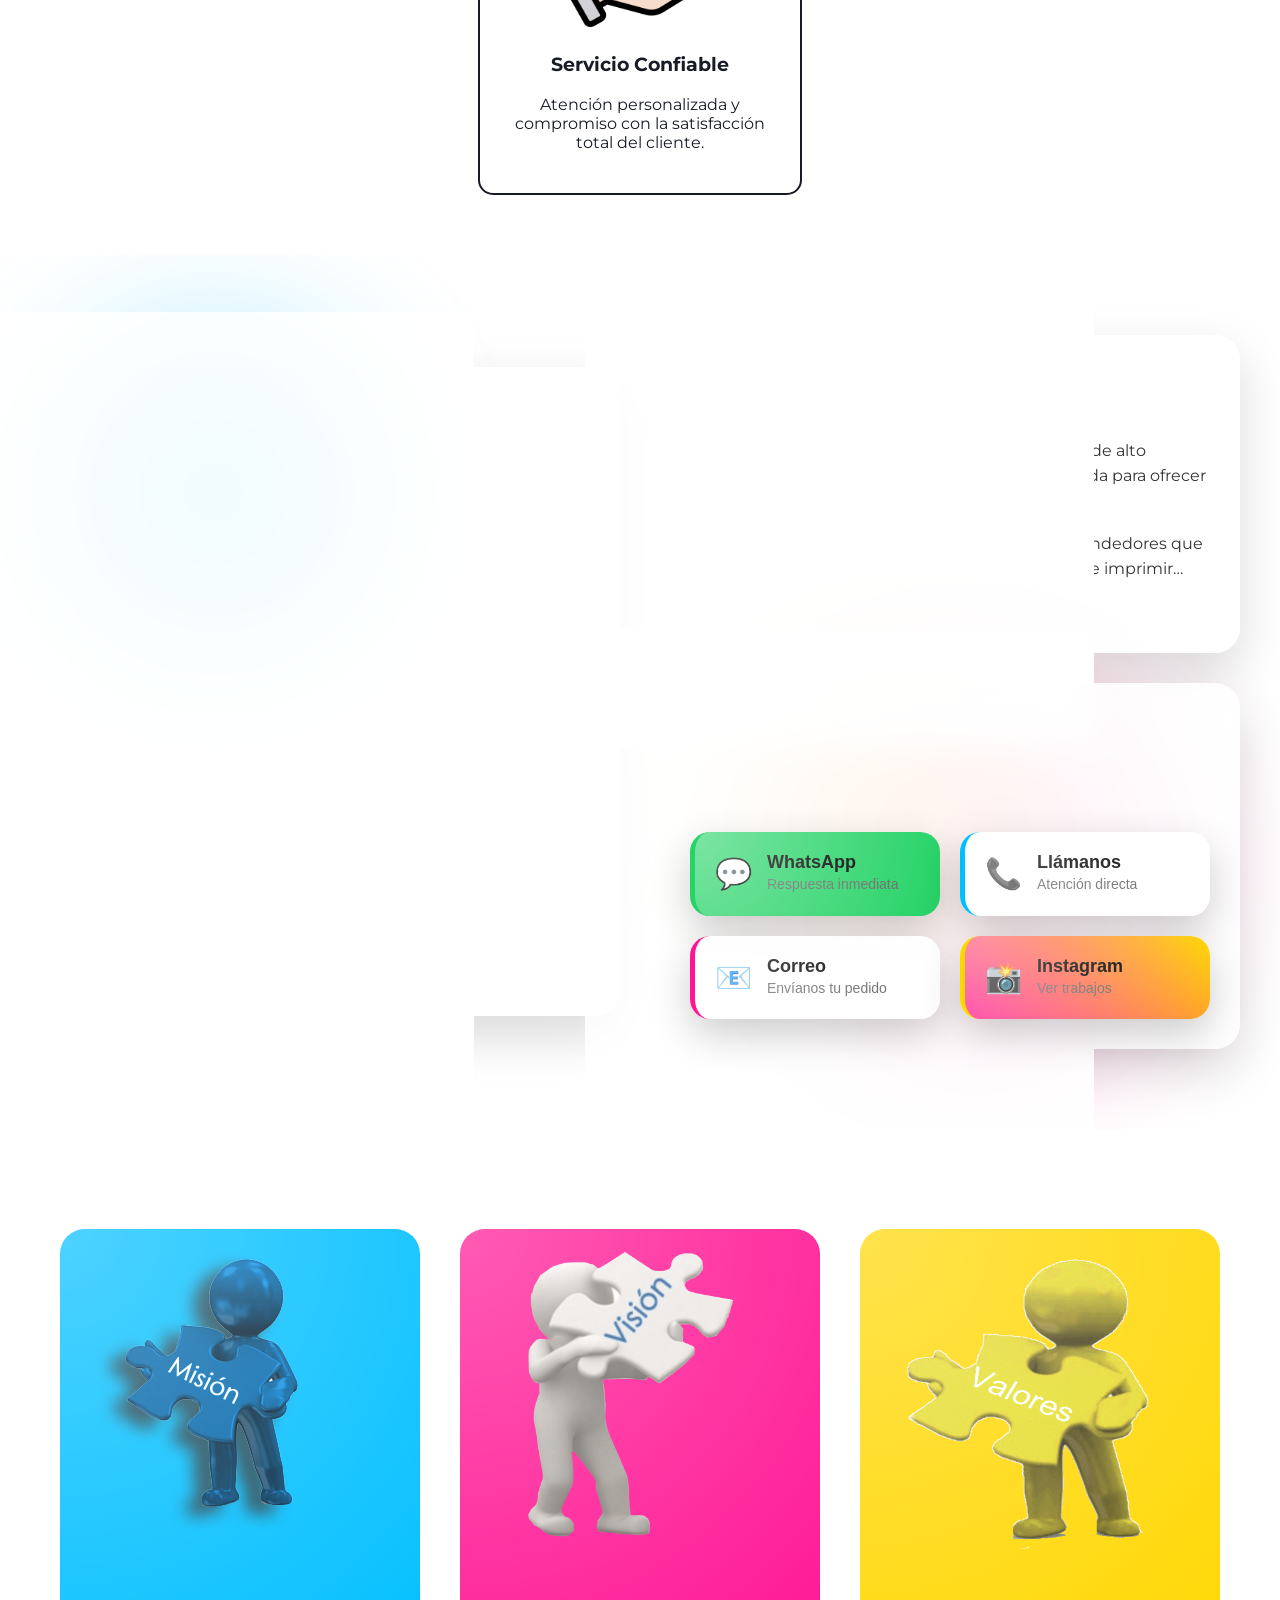
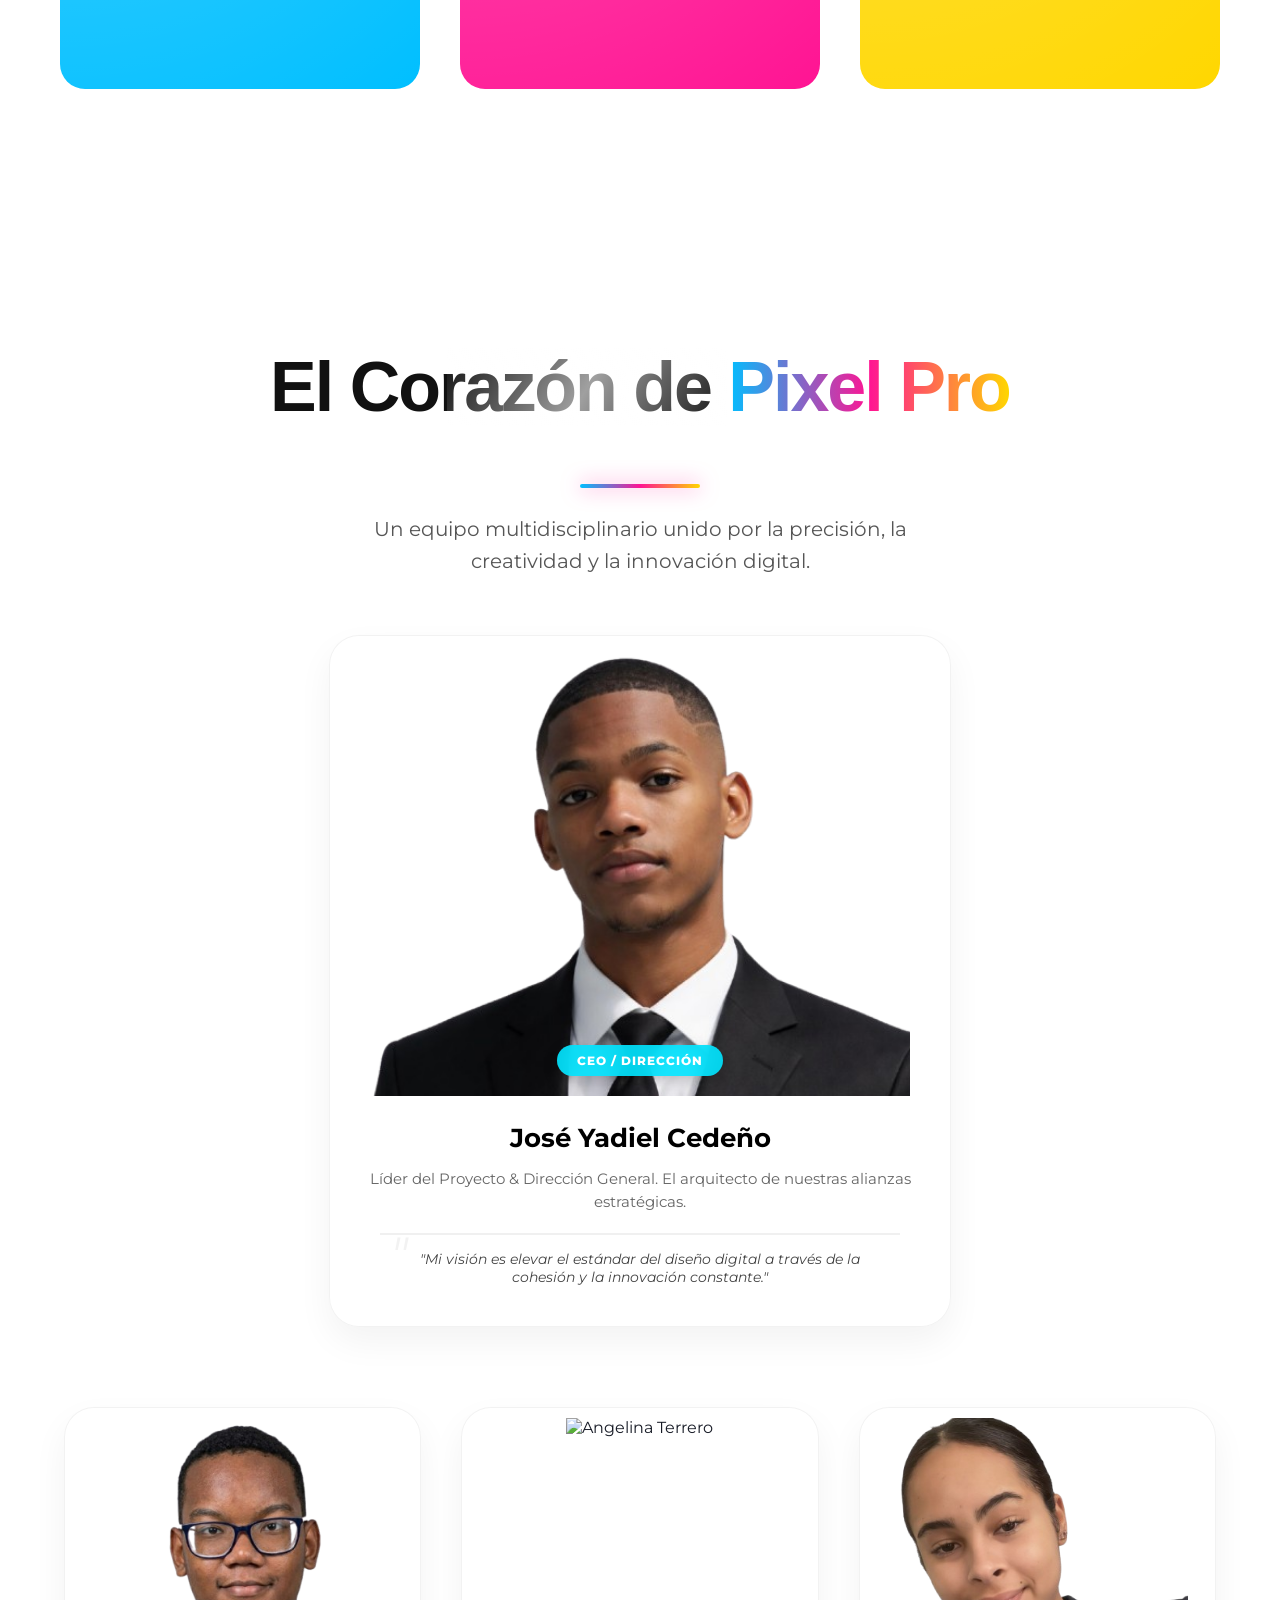
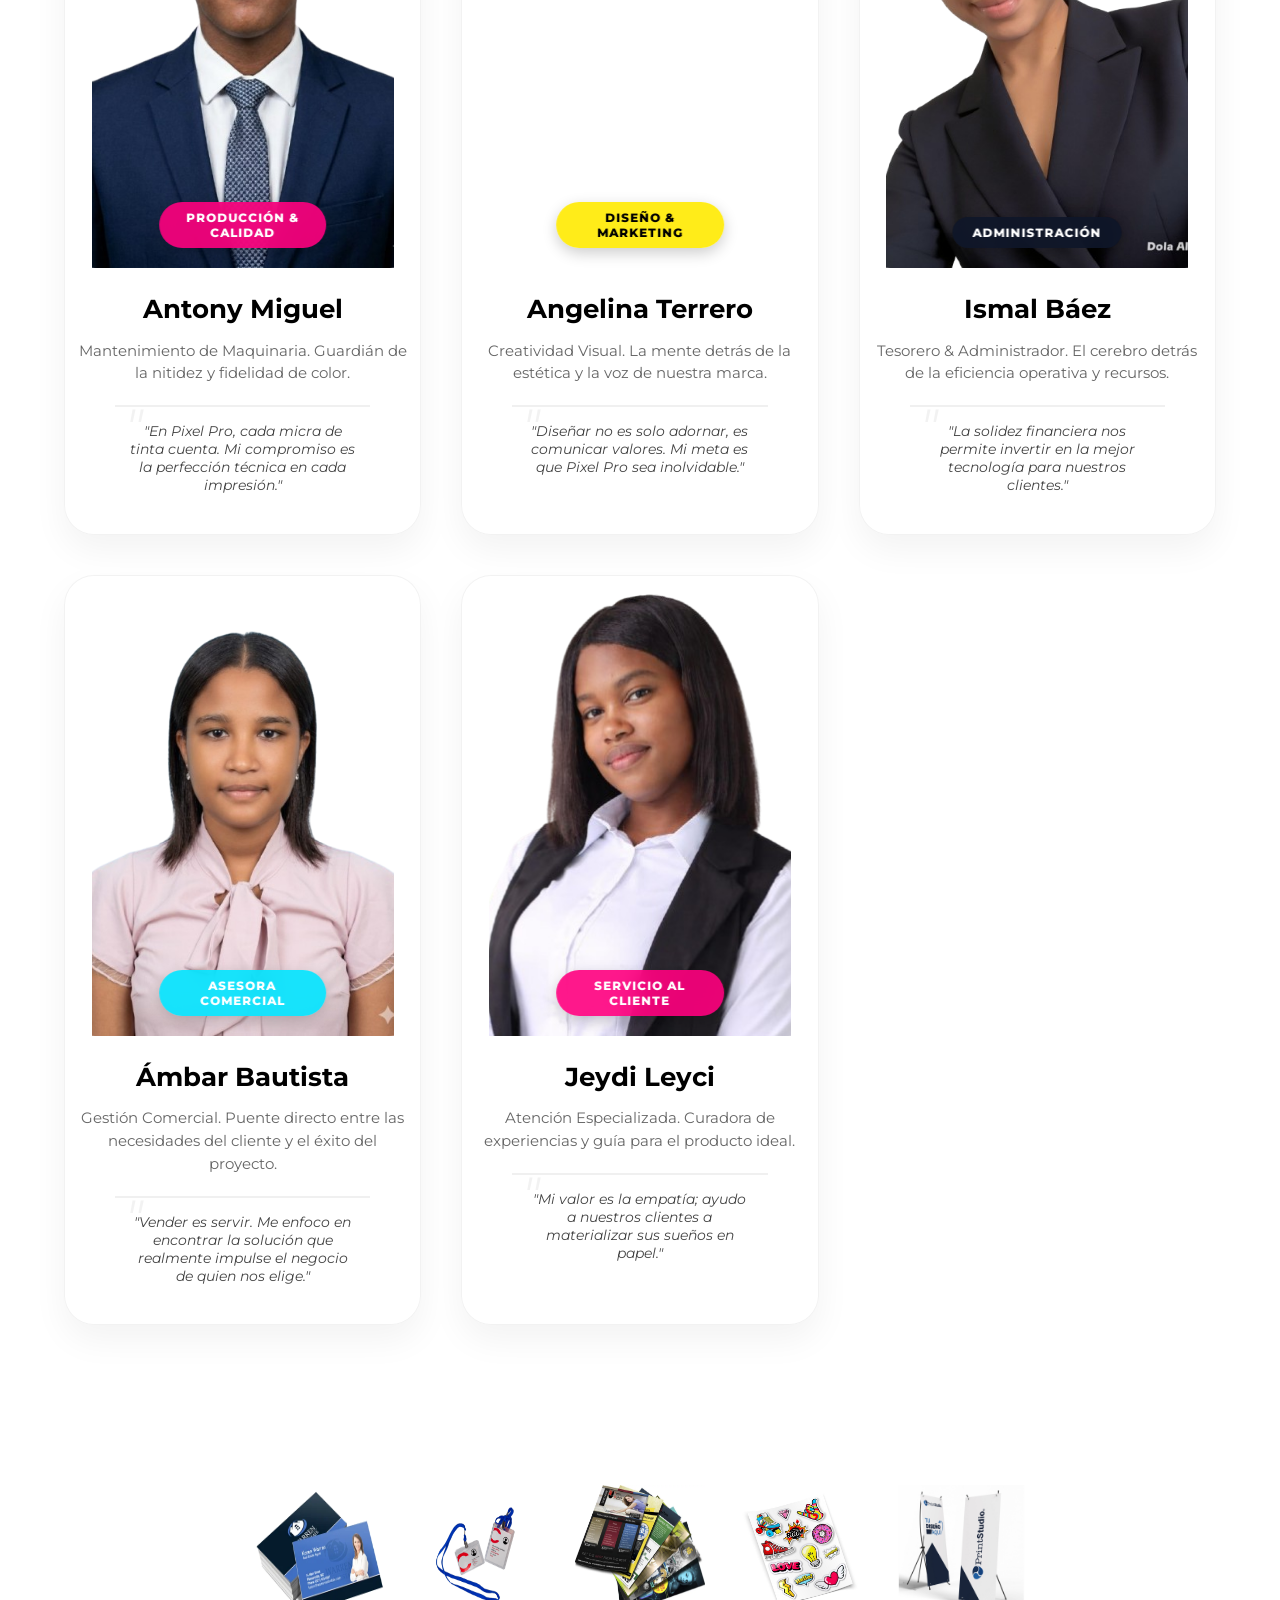
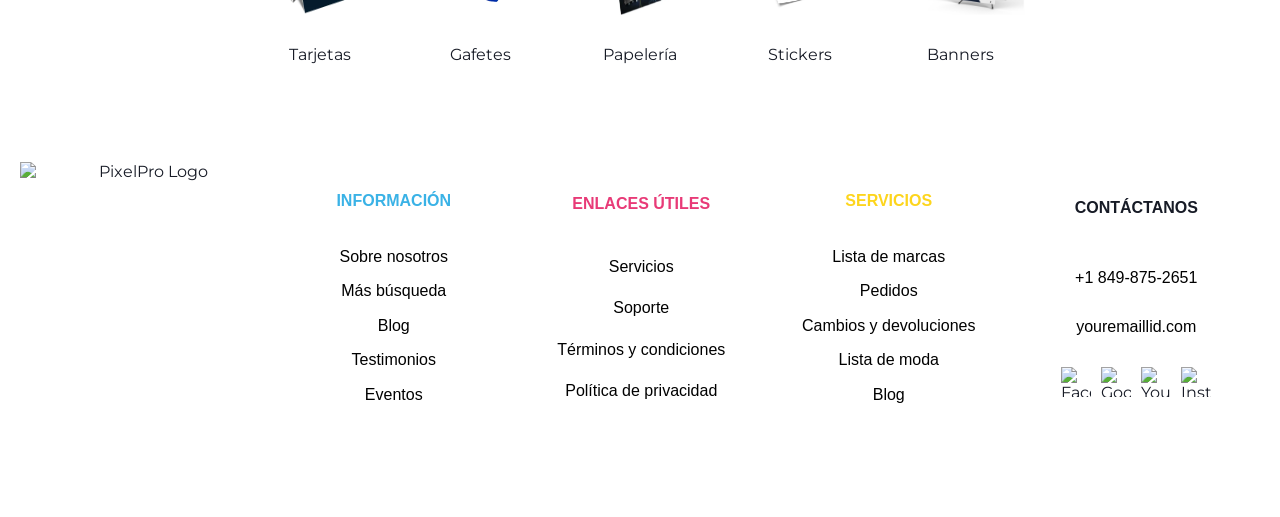
==== commit 076968e2: "546310" ====
--- a/acercade.html
+++ b/acercade.html
@@ -48,6 +48,8 @@
     </div>
   </section>
 
+  
+
   <!-- SECCIÓN DE SERVICIOS -->
   <section class="services">
     <h1 class="titulo-hero reveal-up">
@@ -234,7 +236,7 @@
       
       <div class="member-card leader" data-aos="fade-up">
         <div class="photo-wrapper">
-          <img src="img/yadi-removebg-preview.png" alt="José Yadiel Cedeño">
+          <img src="img/yo-removebg-preview.png" alt="José Yadiel Cedeño">
           <div class="role-badge badge-cian">CEO / Dirección</div>
         </div>
         <div class="member-info">
@@ -246,7 +248,7 @@
 
       <div class="member-card" data-aos="fade-up">
         <div class="photo-wrapper">
-          <img src="img/an" alt="Antony Miguel">
+          <img src="img/anthony-removebg-preview.png" alt="Antony Miguel">
           <div class="role-badge badge-magenta">Producción & Calidad</div>
         </div>
         <div class="member-info">
@@ -270,7 +272,7 @@
 
       <div class="member-card" data-aos="fade-up">
         <div class="photo-wrapper">
-          <img src="img/emprendimiento - illustrationImage (1).png" alt="Ismal Báez">
+          <img src="img/ISMALH-removebg-preview.png" alt="Ismal Báez">
           <div class="role-badge badge-black">Administración</div>
         </div>
         <div class="member-info">
@@ -282,7 +284,7 @@
 
       <div class="member-card" data-aos="fade-up">
         <div class="photo-wrapper">
-          <img src="img/emprendimiento - illustrationImage.png" alt="Ámbar Bautista">
+          <img src="img/AMBARU-removebg-preview.png" alt="Ámbar Bautista">
           <div class="role-badge badge-cian">Asesora Comercial</div>
         </div>
         <div class="member-info">
@@ -294,7 +296,7 @@
 
       <div class="member-card" data-aos="fade-up">
         <div class="photo-wrapper">
-          <img src="img/emprendimiento - illustrationImage (2).png" alt="Jeydi Leyci">
+          <img src="img/fra-removebg-preview.png" alt="Jeydi Leyci">
           <div class="role-badge badge-magenta">Servicio al Cliente</div>
         </div>
         <div class="member-info">
@@ -310,13 +312,6 @@
 
   <!-- SECCIÓN DE MATERIALES -->
   <section class="materials">
-    <section class="services">
-    <h1 class="titulo-hero reveal-up">
-    Materiales /
-    <span class="text-gradient">productos</span>
-  </h1>
-
-  <div class="linea-glow"></div>
   
     <div class="materials-list">
       <div class="material">
--- a/css/acercade.css
+++ b/css/acercade.css
@@ -76,7 +76,6 @@
   height: 50vh;
   display: flex;
   background-color: #00000000;
-  height: 60vh;
   justify-content: center;
   align-items: center;
   overflow: hidden;
@@ -156,7 +155,8 @@
 }
 
 .character {
-  width: 400px;
+  width: 445px;
+  background-color: #00bbd400;
   animation: sway 4s infinite alternate ease-in-out;
 }
 
@@ -192,6 +192,8 @@
   margin-top: 10px;
   color: #171b26;
 }
+
+
 
 /* SERVICIOS */
 .services {
@@ -335,13 +337,6 @@
   color: #555;
 }
 
-/* GRID */
-.contact-grid {
-  display: grid;
-  grid-template-columns: repeat(2, 1fr);
-  gap: 20px;
-}
-
 /* TARJETAS */
 .contact-box {
   display: flex;
@@ -444,11 +439,16 @@
     grid-template-columns: 1fr;
   }
 }
-
+/* GRID */
+.contact-grid {
+  display: grid;
+  grid-template-columns: repeat(2, 1fr);
+  gap: 20px;
+}
 #mvv-pro {
   position: relative;
   padding: 100px 40px;
-  background: #ffffff00;
+  background: #ffffffe9;
   overflow: hidden;
   text-align: center;
 }
@@ -822,7 +822,8 @@
   background: rgba(255, 255, 255, 0.8);
   border-radius: 30px;
   width: auto;
-  padding: 20px;
+  height: auto;
+  padding: 10px;
   border: 1px solid rgba(0, 0, 0, 0.05);
   box-shadow: 0 15px 35px rgba(0, 0, 0, 0.05);
   transition: all 0.5s cubic-bezier(0.175, 0.885, 0.32, 1.275);
@@ -841,11 +842,11 @@
   margin-bottom: 25px;
   border-radius: 20px;
   overflow: hidden;
-  height: 400px;
+  height: 450px;
 }
 
 .photo-wrapper img {
-  width: 100%;
+  width:  90%;
   height: 100%;
   object-fit: cover;
   transition: transform 0.6s ease;
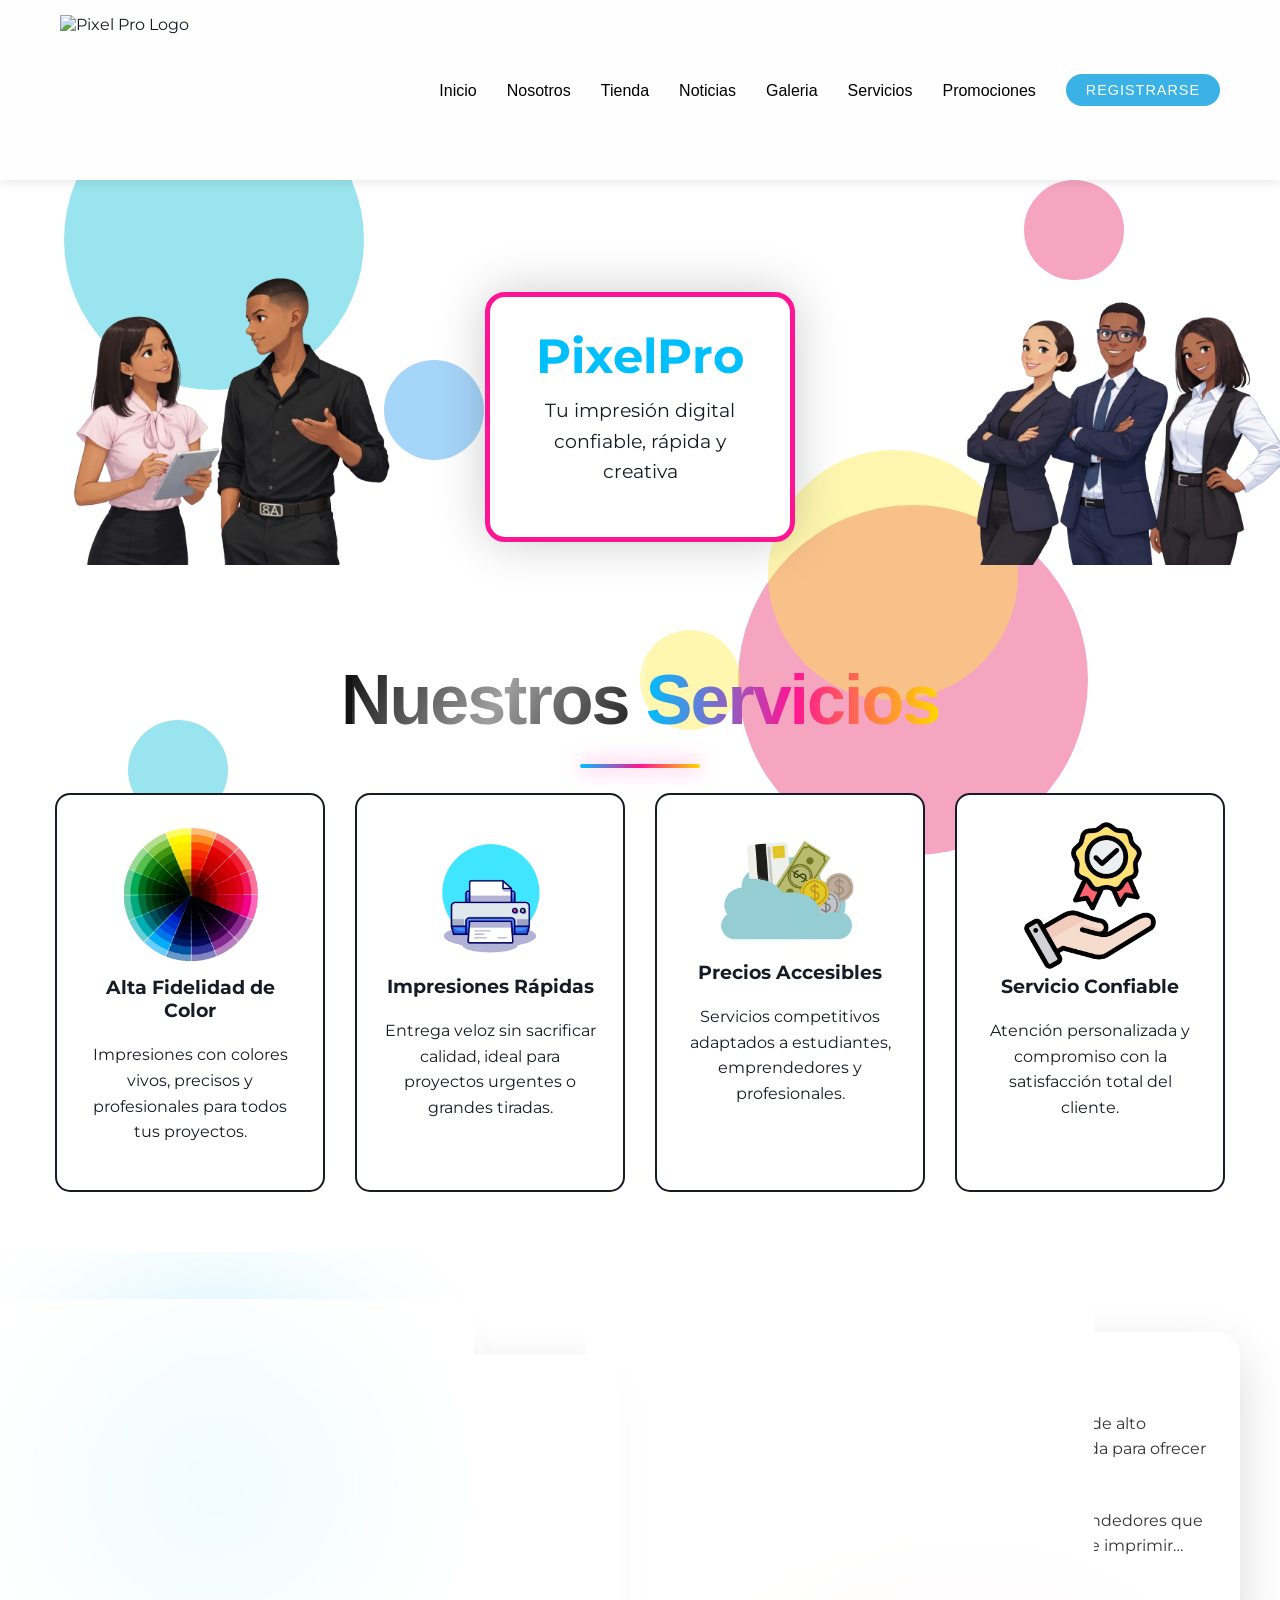
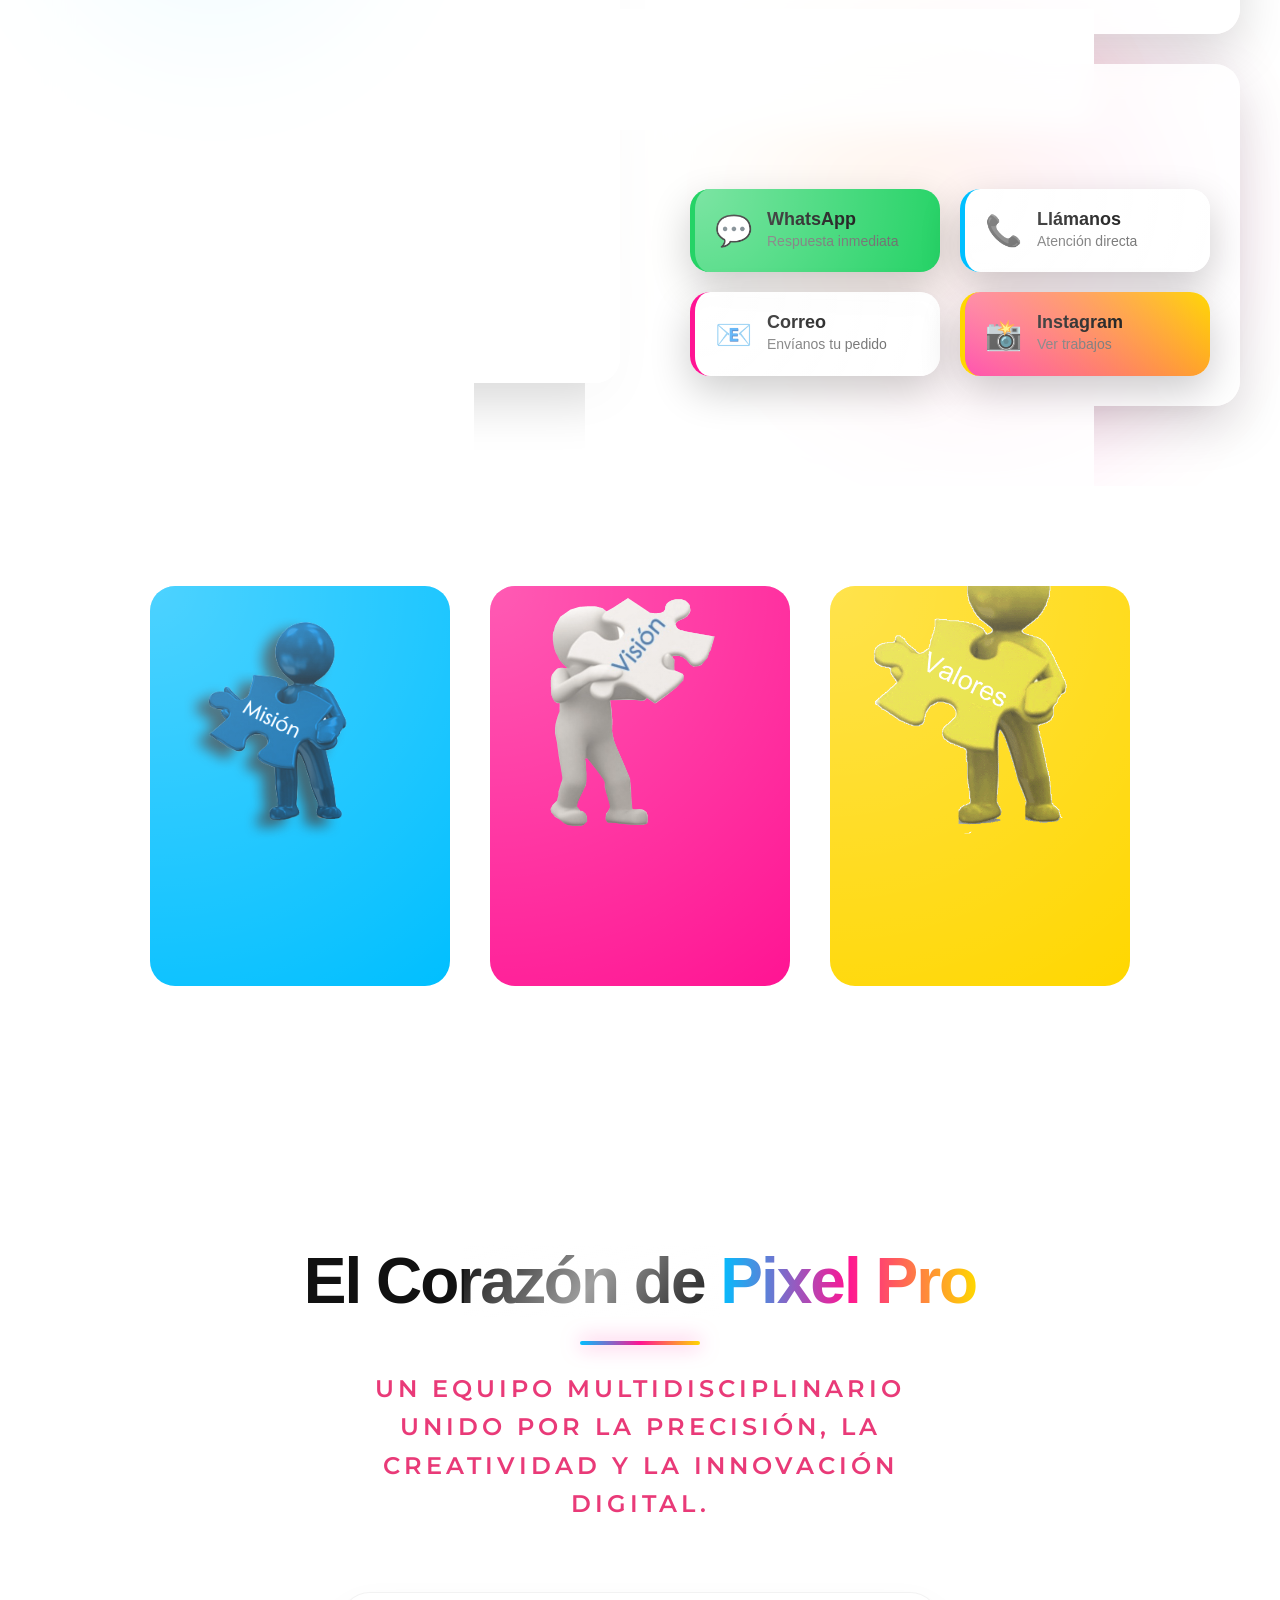
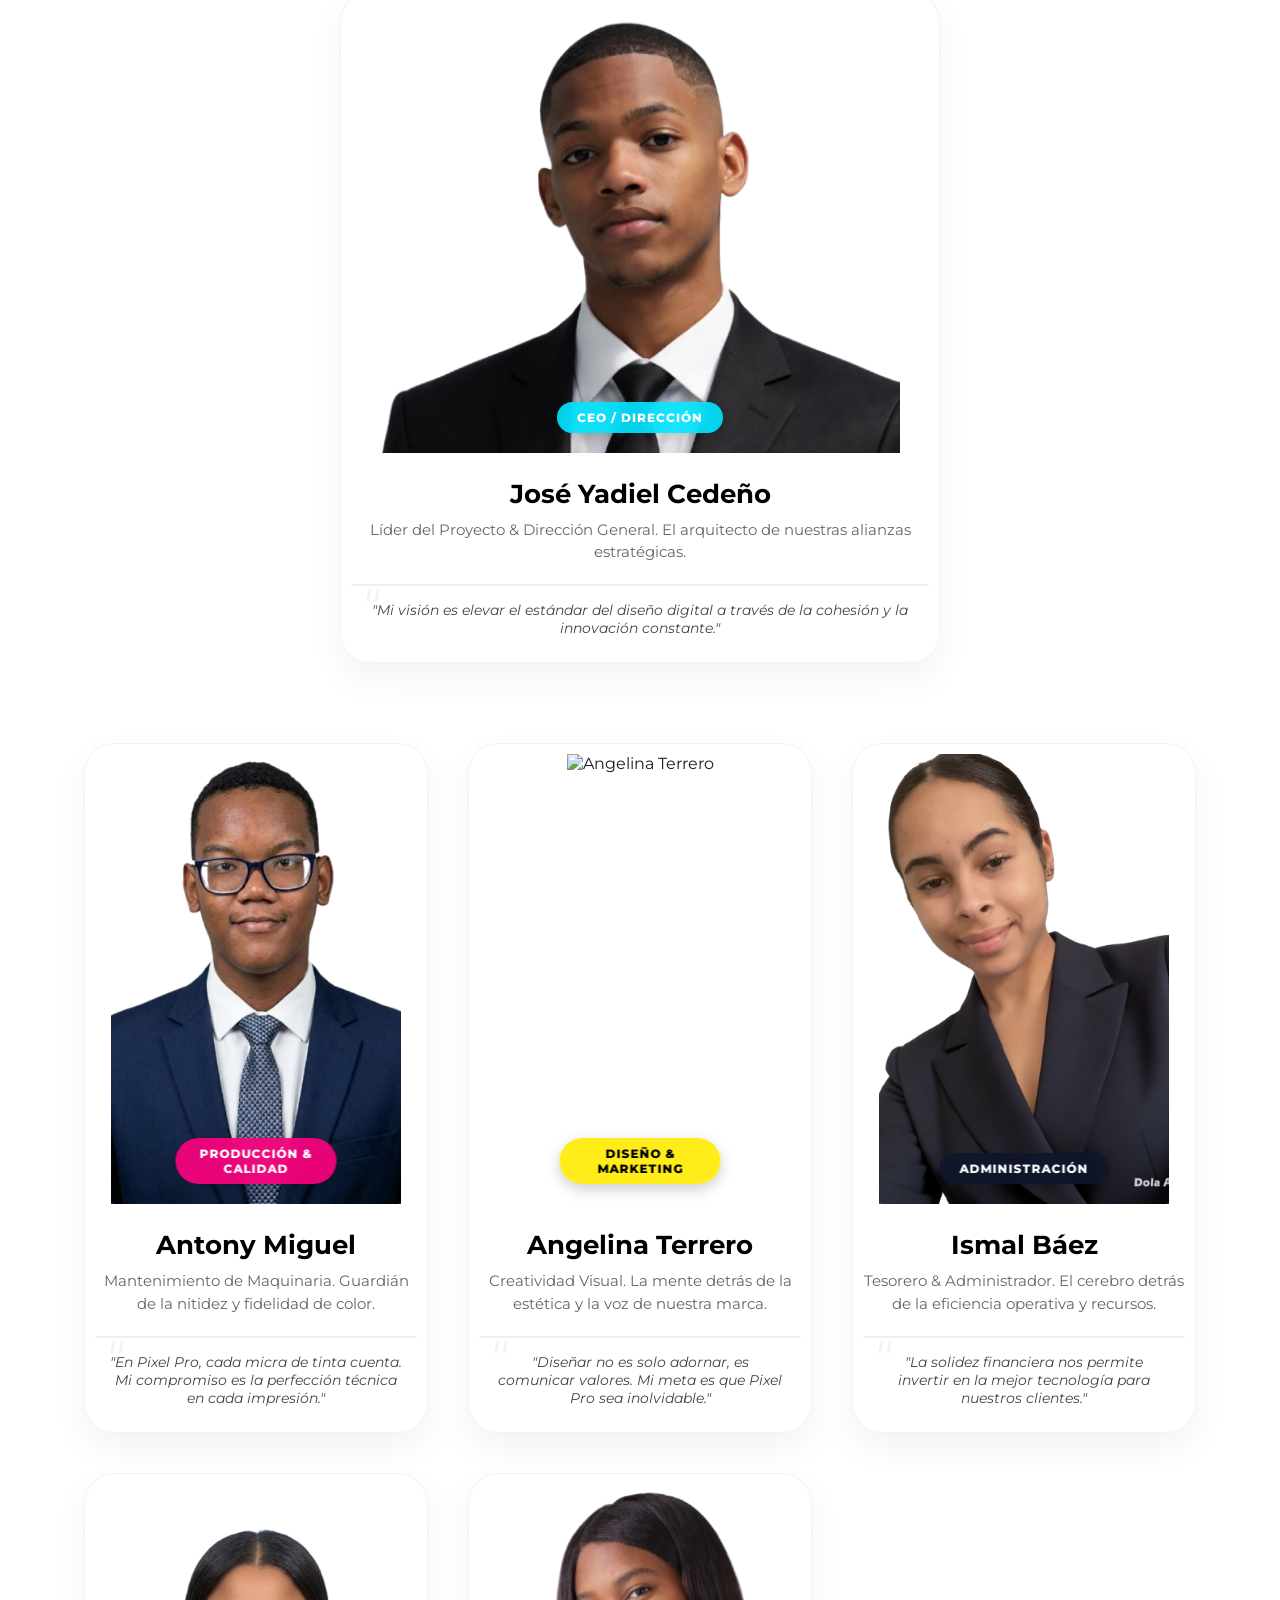
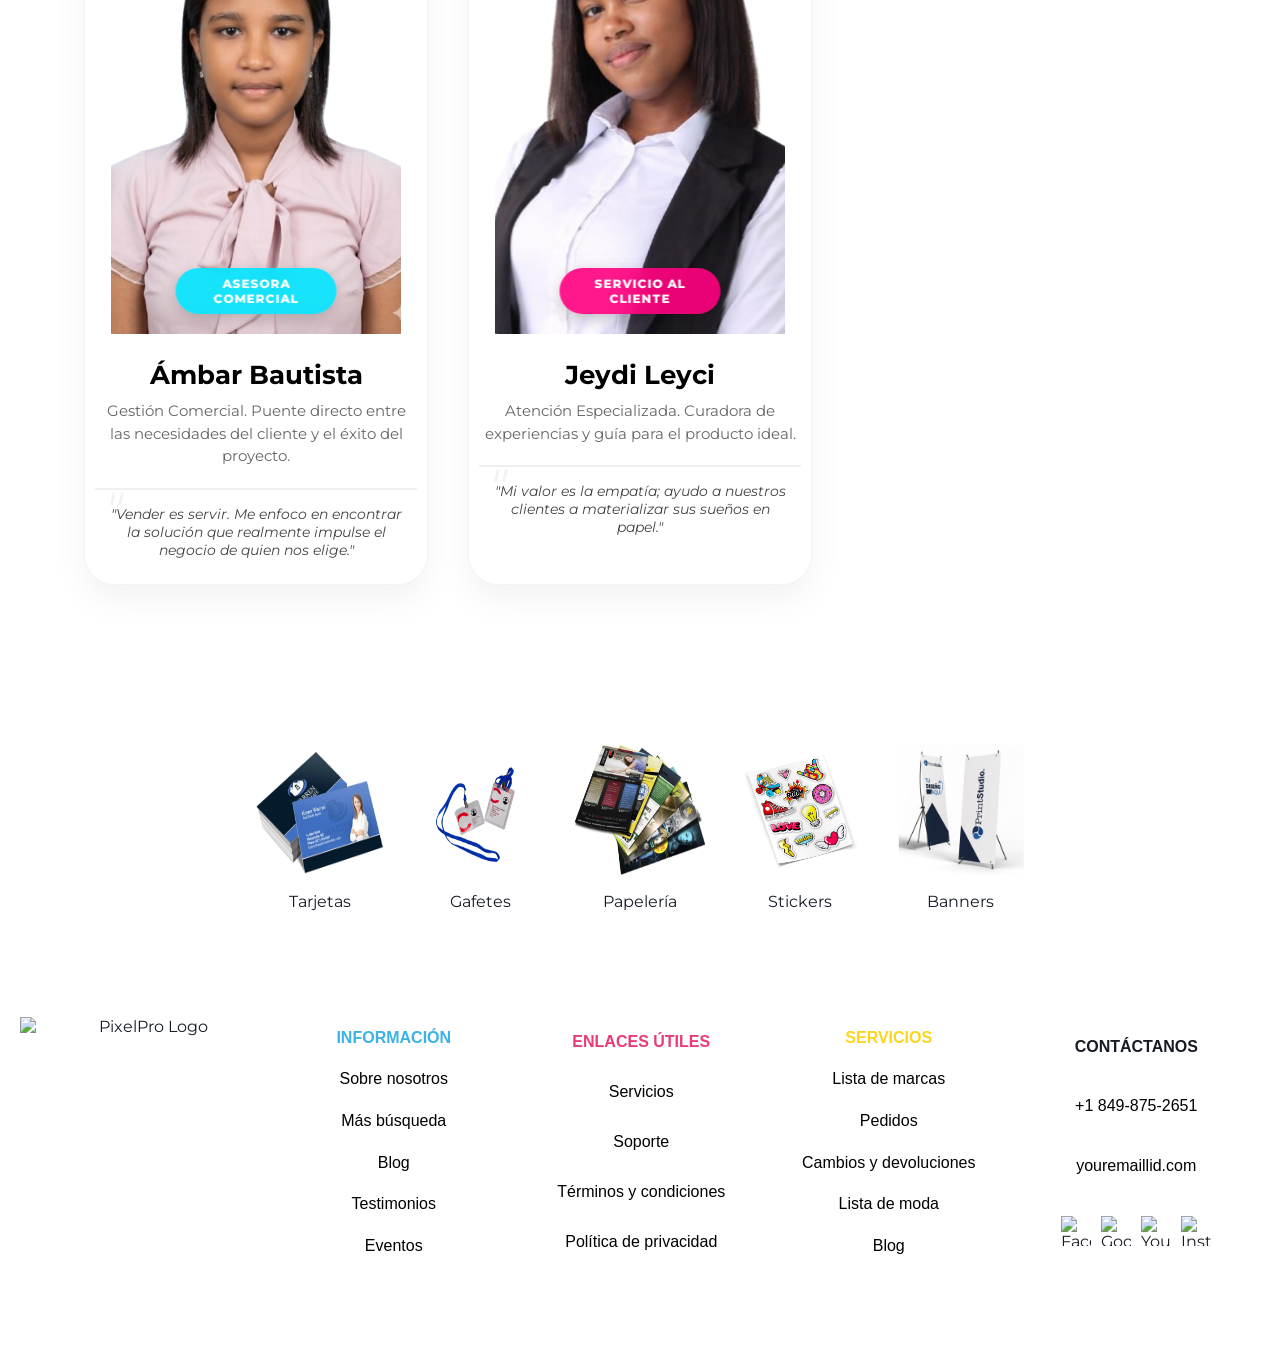
==== commit 7797fa3b: "." ====
--- a/acercade.html
+++ b/acercade.html
@@ -7,26 +7,35 @@
   <link rel="stylesheet" href="css/acercade.css">
 </head>
 <body>
-  <header class="header">
-    
-    <nav class="nav left">
-        <a href="index.html">Inicio</a>
-        <a href="servicios.html">Servicios de Impresión</a>
-        <a href="tienda.html">Tienda Escolar</a>
+     <nav class="navbar">
+        <div class="container">
+            <img src="Img/pro.jpg" alt="Pixel Pro Logo" class="logo"> 
+                 <ul class="nav-links">
+                <li><a href="index1.html">Inicio</a></li>
+                <li><a href="acercade.html">Nosotros</a></li>
+                <li><a href="tienda.html">Tienda</a></li>
+                <li><a href="noticias.html">Noticias</a></li>
+                <li><a href="galeria2.html">Galeria</a></li>
+                <li><a href="servicios.html">Servicios</a></li>
+                <li><a href="promociones.html">Promociones</a></li>
+                <li><a href="Login.html" class="btn-small">Registrarse</a></li>
+            </ul>
+            <div class="menu-toggle" id="mobile-menu">
+                <span class="bar"></span>
+                <span class="bar"></span>
+                <span class="bar"></span>
+            </div>
+        </div>
     </nav>
-
-    <div class="logo">
-        <img src="img/logo.png" alt="logo">
-    </div>
-
-    <nav class="nav right">
-        <a href="galeria2.html">Galería</a>
-        <a href="promociones.html">Promociones</a>
-        <a href="acercade.html">Sobre nosotros</a>
-    </nav>
-
-</header>
-          
+          <br>
+<br>
+<br>
+<br>
+<br>
+<br>
+<br>
+<br>
+
 
   <section class="hero">
     <!-- FORMAS ANIMADAS CMYK -->
--- a/css/acercade.css
+++ b/css/acercade.css
@@ -7,53 +7,466 @@
   color: #171b26;
 }
 /* HEADER */
-.header {
+:root {
+    --primary-color: #171B26; 
+    --accent-color-1: #3AB2E6;
+    --accent-color-2: #E93A78;
+    --accent-color-3: #FDD51D;
+    --text-color: #FEFEFE; 
+    --bg-color-light: #F2F2F2;
+    --bg-color-white: #FEFEFE;
+    --font-main: 'Poppins', sans-serif;
+}
+* {
+    margin: 0;
+    padding: 0;
+    box-sizing: border-box;
+}
+html {
+    scroll-behavior: smooth;
+    font-family: var(--font-main);
+    color: var(--primary-color);
+}
+.container {
+    max-width: 1200px;
+    margin: 0 auto;
+    padding: 0 20px;
+}
+
+h1, h2, h3 {
+    font-weight: 700;
+    margin-bottom: 20px;
+}
+
+p {
+    line-height: 1.6;
+    margin-bottom: 20px;
+}
+
+a {
+    text-decoration: none;
+    color: inherit;
+    transition: all 0.3s ease;
+}
+
+
+.btn-primary, .btn-secondary, .btn-small, .btn-lg {
+    display: inline-block;
+    padding: 12px 30px;
+    border-radius: 50px;
+    font-weight: 600;
+    text-transform: uppercase;
+    letter-spacing: 1px;
+    cursor: pointer;
+}
+
+.btn-primary {
+    background-color: var(--accent-color-2);
+    color: var(--text-color);
+}
+.btn-primary:hover { background-color: #d12c6a; }
+
+.btn-secondary {
+    background-color: transparent;
+    border: 2px solid var(--text-color);
+    color: var(--text-color);
+}
+.btn-secondary:hover { background-color: rgba(255,255,255,0.1); }
+
+.btn-small {
+    padding: 8px 20px;
+    font-size: 0.9rem;
+    background-color: var(--accent-color-1); 
+    color: var(--text-color);
+}
+.btn-small:hover { background-color: #2da1d4; }
+
+.btn-lg {
+    padding: 18px 40px;
+    font-size: 1.2rem;
+    background-color: var(--accent-color-3);
+    color: var(--primary-color);
+}
+.btn-lg:hover { background-color: #eac419; }
+
+.navbar {
+    background-color: var(--bg-color-white);
+    padding: 15px 0;
+    position: fixed;
+    top: 0;
+    width: 100%;
+    z-index: 1000;
+    box-shadow: 0 2px 10px rgba(0,0,0,0.1);
+}
+
+.navbar .container {
     display: flex;
     justify-content: space-between;
-    background-color: #00000000;
-    height: 30vh;
     align-items: center;
-    padding: 0 40px;
-}
-
-/* NAVS */
-.nav {
+}
+
+.logo {
+    width: 150px;
+    height: 150px;
+}
+
+.nav-links {
+    display: flex;
+    list-style: none;
+    gap: 30px;
+    align-items: center;
+}
+
+.nav-links a {
+    font-weight: 500;
+}
+.nav-links a:not(.btn-small):hover { color: var(--accent-color-1); }
+
+.menu-toggle {
+    display: none;
+    cursor: pointer;
+}
+
+.bar {
+    display: block;
+    width: 25px;
+    height: 3px;
+    margin: 5px auto;
+    transition: all 0.3s ease;
+    background-color: var(--primary-color);
+}
+
+.hero {
+    height: 100vh;
+    display: flex;
+    align-items: center;
+    position: relative;
+    padding-top: 80px; 
+    color: var(--text-color);
+    overflow: hidden;
+}
+
+.hero-image-container {
+    position: absolute;
+    top: 0;
+    left: 0;
+    width: 100%;
+    height: 100%;
+    z-index: -1;
+}
+
+.hero-img {
+    width: 100%;
+    height: 100%;
+    object-fit: cover;
+    filter: brightness(0.5);
+}
+
+.hero-text h1 {
+    font-size: 4rem;
+    margin-bottom: 10px;
+}
+
+.hero-text .highlight {
+    color: var(--accent-color-1); 
+}
+
+.hero-text .subtitle {
+    font-size: 1.5rem;
+    font-weight: 600;
+    text-transform: uppercase;
+    letter-spacing: 4px;
+    margin-bottom: 30px;
+    color: var(--accent-color-2); 
+}
+
+.hero-text .description {
+    font-size: 1.1rem;
+    max-width: 600px;
+    margin-bottom: 40px;
+}
+
+.hero-btns {
     display: flex;
     gap: 20px;
 }
-
-/* LOGO */
-.logo img {
-    width: 180px;
-}
-
-/* LINKS */
-.nav a {
+.servicios {
+    padding: 100px 0;
+    text-align: center;
+}
+
+.servicios h2 {
+    font-size: 3rem;
+    margin-bottom: 60px;
+}
+
+.servicios-grid {
+    display: grid;
+    grid-template-columns: repeat(auto-fit, minmax(300px, 1fr));
+    gap: 40px;
+}
+
+.servicio-card {
+    background-color: var(--bg-color-light);
+    padding: 50px;
+    border-radius: 20px;
+    transition: transform 0.3s ease, box-shadow 0.3s ease;
+}
+
+.servicio-card:hover {
+    transform: translateY(-10px);
+    box-shadow: 0 10px 20px rgba(0,0,0,0.1);
+}
+
+.card-icon {
+    font-size: 3rem;
+    color: var(--accent-color-1); 
+    margin-bottom: 30px;
+}
+
+.servicio-card h3 {
+    font-size: 1.8rem;
+    margin-bottom: 15px;
+}
+
+.tecnologia {
+    background-color: var(--primary-color);
+    color: var(--text-color);
+    padding: 100px 0;
+}
+
+.technology-content {
+    display: flex;
+    align-items: center;
+    gap: 60px;
+}
+
+.tech-text {
+    flex: 1;
+}
+
+.tech-text h2 {
+    font-size: 3rem;
+}
+
+.tech-gallery {
+    flex: 1.5;
+    display: flex;
+    flex-direction: column;
+    gap: 20px;
+}
+
+.tech-img-main {
+    width: 100%;
+    border-radius: 20px;
+}
+
+.tech-thumbs {
+    display: flex;
+    gap: 20px;
+}
+
+.tech-thumbs img {
+    flex: 1;
+    border-radius: 15px;
+    height: 100px;
+    object-fit: cover;
+}
+.portfolio {
+    padding: 100px 0;
+    text-align: center;
+}
+
+.portfolio h2 {
+    font-size: 3rem;
+    margin-bottom: 60px;
+}
+
+.portfolio-grid {
+    display: grid;
+    grid-template-columns: repeat(auto-fit, minmax(350px, 1fr));
+    gap: 30px;
+}
+
+.portfolio-item {
     position: relative;
+    border-radius: 20px;
+    overflow: hidden;
+    cursor: pointer;
+}
+
+.portfolio-item img {
+    width: 100%;
+    display: block;
+    transition: transform 0.3s ease;
+}
+
+.portfolio-overlay {
+    position: absolute;
+    bottom: 0;
+    left: 0;
+    width: 100%;
+    height: 100%;
+    background: linear-gradient(to top, rgba(0,0,0,0.8), transparent);
+    color: var(--text-color);
+    padding: 30px;
+    display: flex;
+    flex-direction: column;
+    justify-content: flex-end;
+    opacity: 0;
+    transition: opacity 0.3s ease;
+}
+
+.portfolio-item:hover img {
+    transform: scale(1.1);
+}
+
+.portfolio-item:hover .portfolio-overlay {
+    opacity: 1;
+}
+.cta {
+    padding: 100px 0;
+    background-color: var(--bg-color-light);
+    text-align: center;
+}
+
+.cta-content h2 {
+    font-size: 3rem;
+}
+
+.cta-content p {
+    font-size: 1.2rem;
+    max-width: 700px;
+    margin: 0 auto 40px auto;
+}
+
+.footer {
+    background-color: var(--primary-color);
+    color: var(--text-color);
+    padding: 40px 0;
+    text-align: center;
+}
+
+.footer-content {
+    display: flex;
+    justify-content: space-between;
+    align-items: center;
+}
+
+.social-links {
+    display: flex;
+    gap: 20px;
+    font-size: 1.2rem;
+}
+@media screen and (max-width: 992px) {
+    .hero-text h1 { font-size: 3rem; }
+    .hero-text .subtitle { font-size: 1.2rem; }
+    .servicios h2, .tecnologia .tech-text h2, .portfolio h2, .cta h2 { font-size: 2.5rem; }
+    .technology-content { flex-direction: column-reverse; text-align: center; }
+    .tech-thumbs { justify-content: center; }
+}
+
+/* Móviles */
+@media screen and (max-width: 768px) {
+    .navbar .container { padding: 0 15px; }
+    
+    .nav-links {
+        position: absolute;
+        right: 0px;
+        height: 92vh;
+        top: 8vh;
+        background-color: var(--bg-color-white);
+        display: flex;
+        flex-direction: column;
+        align-items: center;
+        width: 50%;
+        transform: translateX(100%);
+        transition: transform 0.5s ease-in;
+        box-shadow: -2px 0 10px rgba(0,0,0,0.1);
+        padding-top: 50px;
+    }
+
+    .nav-links li { opacity: 0; }
+    
+    .menu-toggle { display: block; z-index: 3; }
+
+    .hero-text { text-align: center; padding: 0 15px; }
+    .hero-text h1 { font-size: 2.5rem; }
+    .hero-text .subtitle { font-size: 1rem; letter-spacing: 2px; }
+    .hero-btns { justify-content: center; flex-direction: column; gap: 10px; }
+    .btn-primary, .btn-secondary { width: 100%; }
+
+    .servicios h2, .portfolio h2, .cta h2 { font-size: 2rem; }
+    .servicios-grid, .portfolio-grid { grid-template-columns: 1fr; }
+    
+    .footer-content { flex-direction: column; gap: 20px; }
+}
+
+/* Animación del menú móvil */
+.nav-active { transform: translateX(0%); }
+
+@keyframes navLinkFade {
+    from { opacity: 0; transform: translateX(50px); }
+    to { opacity: 1; transform: translateX(0px); }
+}
+
+.toggle .bar:nth-child(1) { transform: rotate(-45deg) translate(-5px, 6px); }
+.toggle .bar:nth-child(2) { opacity: 0; }
+.toggle .bar:nth-child(3) { transform: rotate(45deg) translate(-5px, -6px); }
+
+footer{
+    width: 100%;
+    height: 300px;
+    display: flex;
+    justify-content: space-around;
+    align-items: center;
+
+}
+.cajon1{
+    width: 250px;
+    height: 250px;
+    display: flex;
+    justify-content: space-around;
+    align-items: center;
+    flex-direction: column;
+}
+#logo1{
+    width: 250px;
+    height: 250px;
+}
+#n1{
+      font-family: "Funnel Sans", sans-serif;
+      color: #3AB2E6;
+}
+#n2{
+    font-family: "Funnel Sans", sans-serif;
+    color: #E83A77;
+}
+#n3{
+    font-family: "Funnel Sans", sans-serif;
+      color: #FDD51D;
+}
+#n4{
+    font-family: "Funnel Sans", sans-serif;
+      color: #171B26;
+}
+.redes {
+    display: flex;
+    flex-direction: row;
+    align-items: center;
+    gap: 10px;
+}
+.icono {
+    width: 30px;
+    height: 30px;
+}
+a{
     text-decoration: none;
     color: black;
-    font-size: 18px;
-    padding-bottom: 5px;
-    display: inline-block;
-}
-
-.nav a::after {
-    content: "";
-    position: absolute;
-    left: 0;
-    bottom: 0;
-    width: 100%;
-    height: 3px;
-    background-color: #FFD700;
-
-    transform: scaleX(0);
-    transform-origin: left;
-    transition: transform 0.3s ease;
-}
-
-/* hover */
-.nav a:hover::after {
-    transform: scaleX(1);
+    font-family: "Funnel Sans", sans-serif;
+}
+a:hover{
+    font-size: 15px;
 }
 #vpH {
   font-size: 80px;
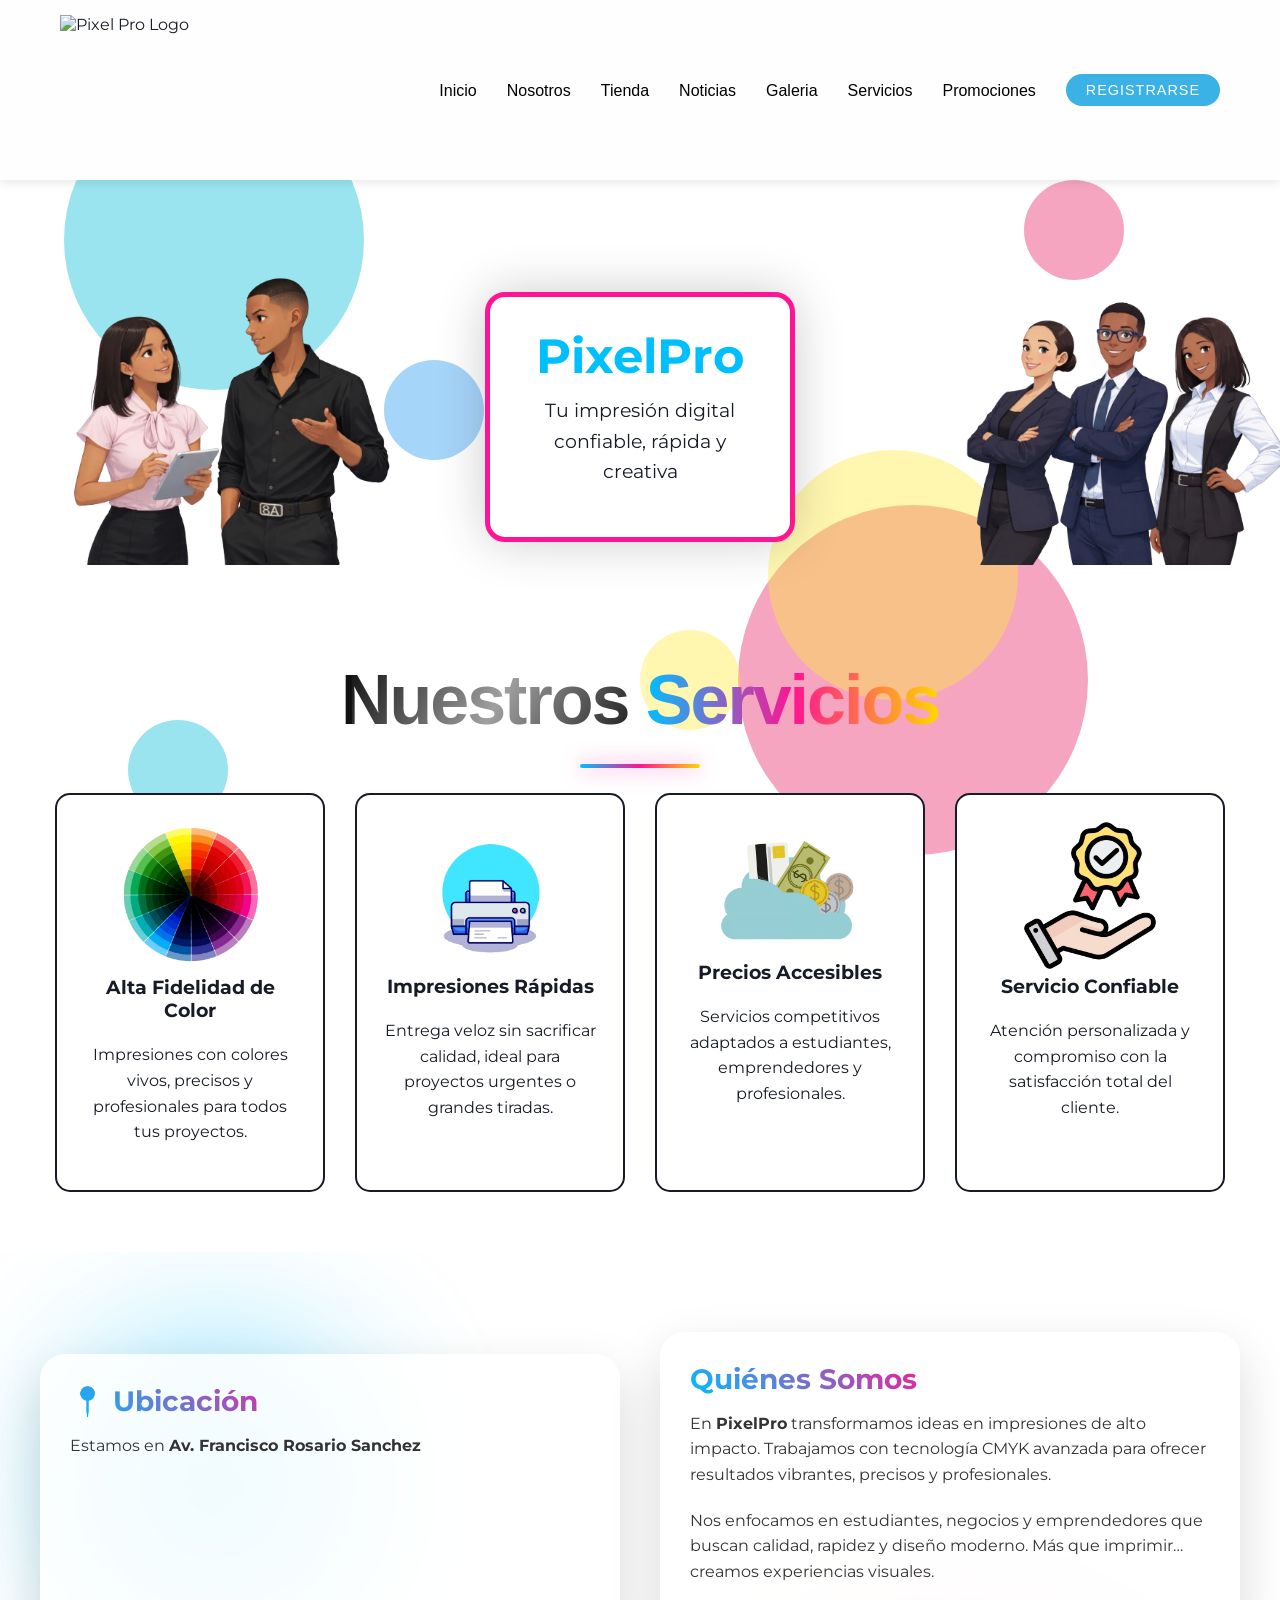
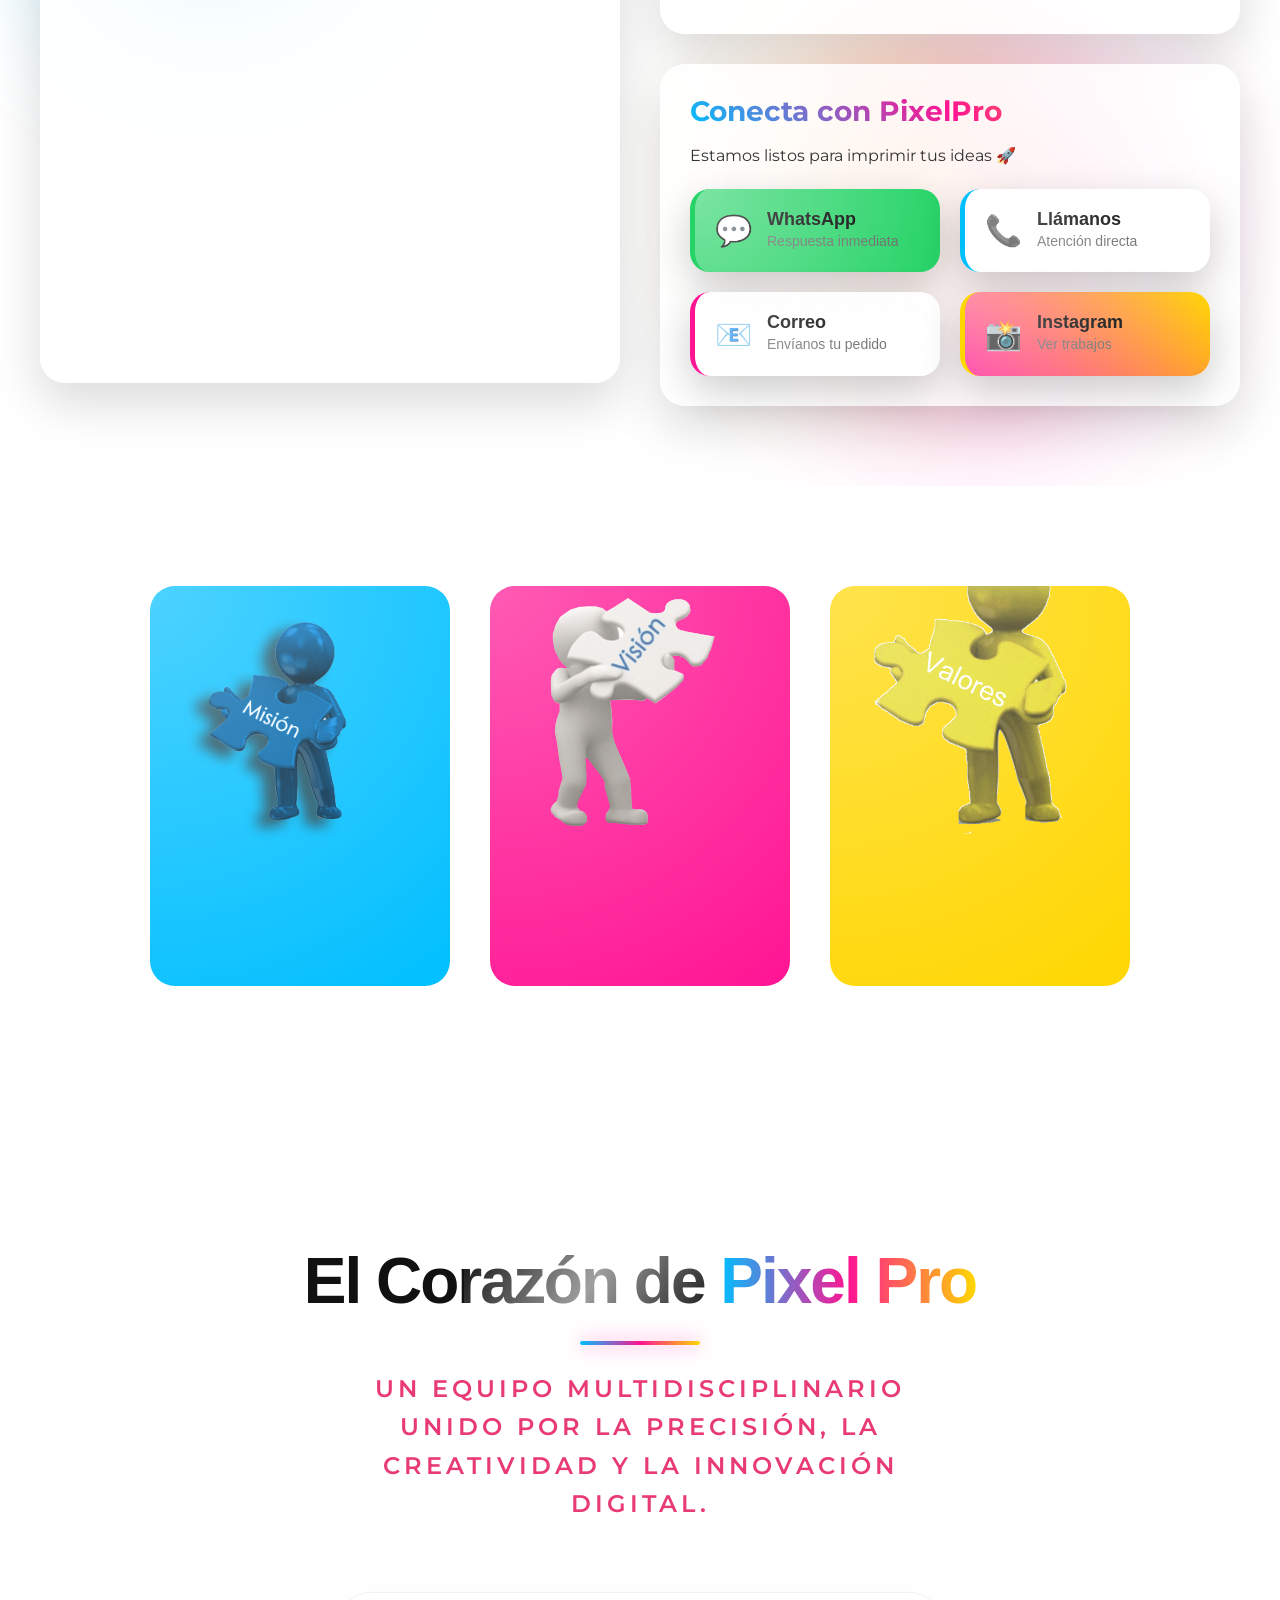
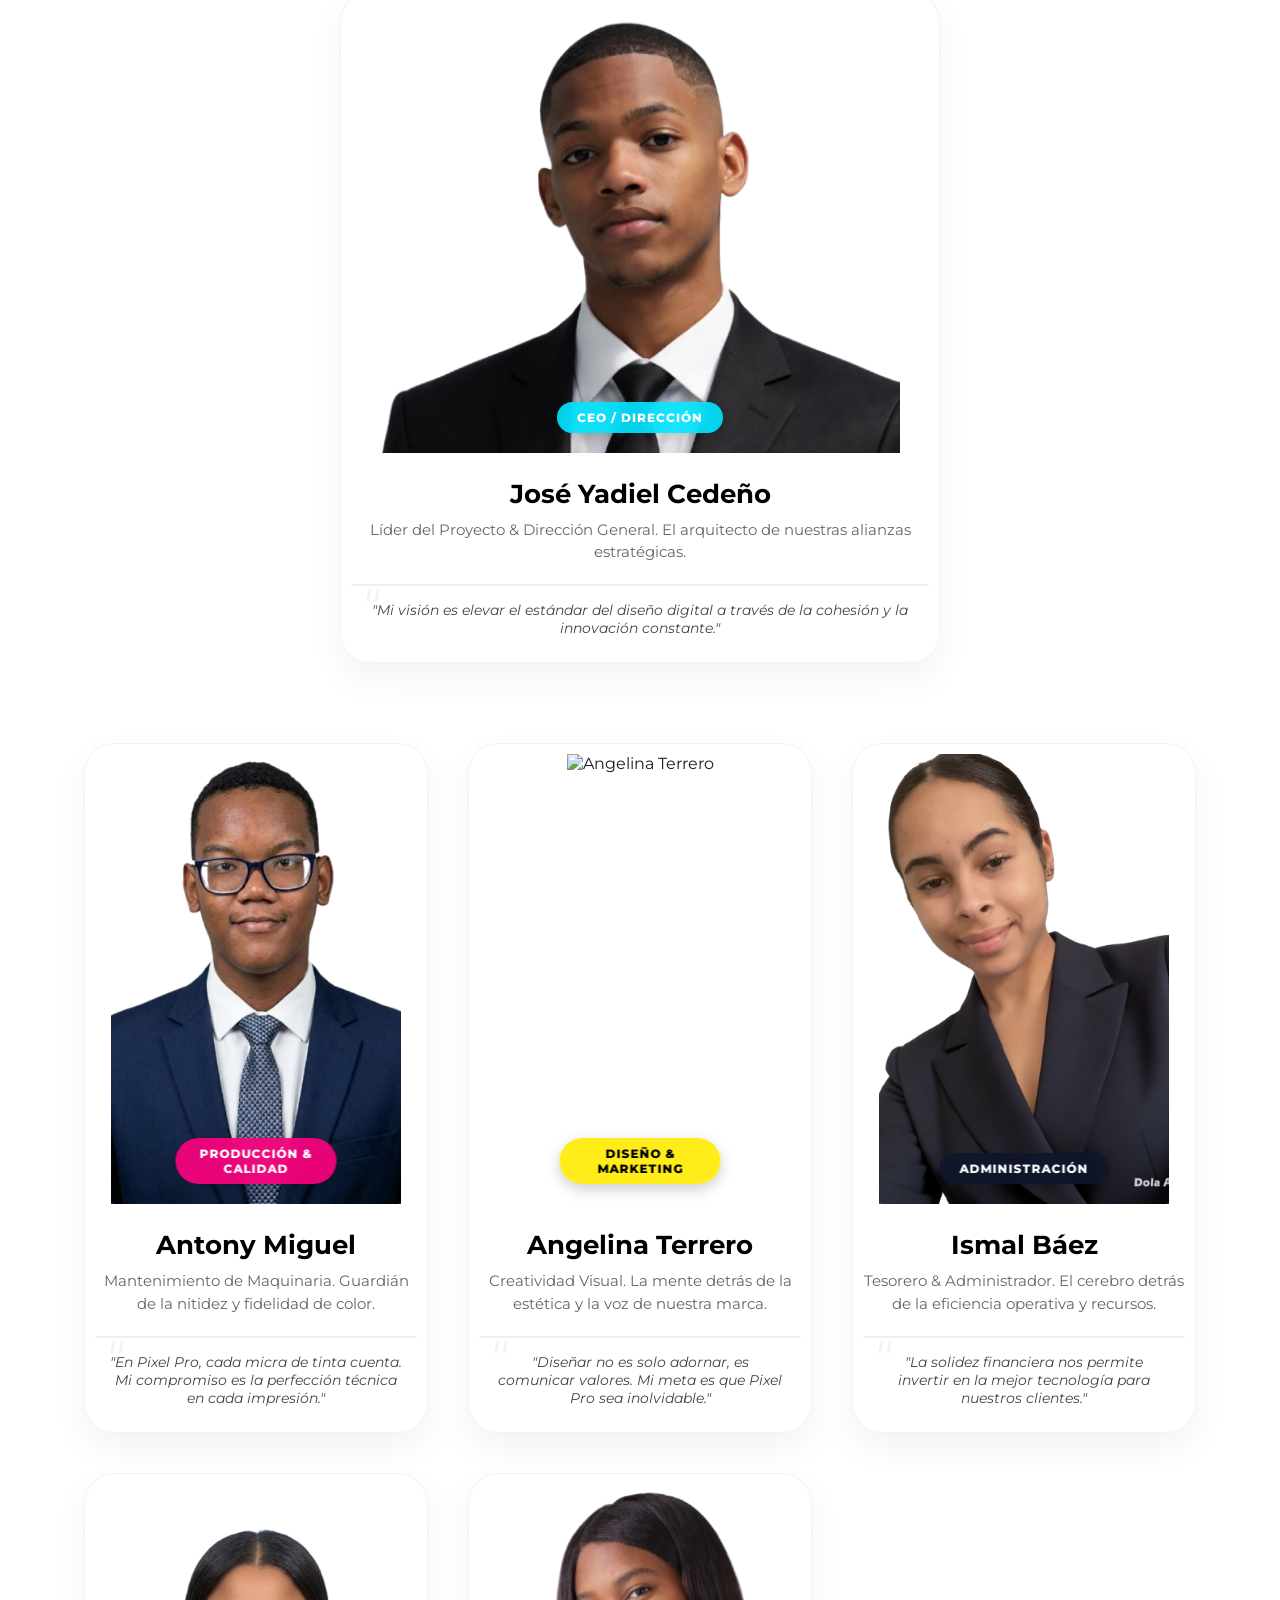
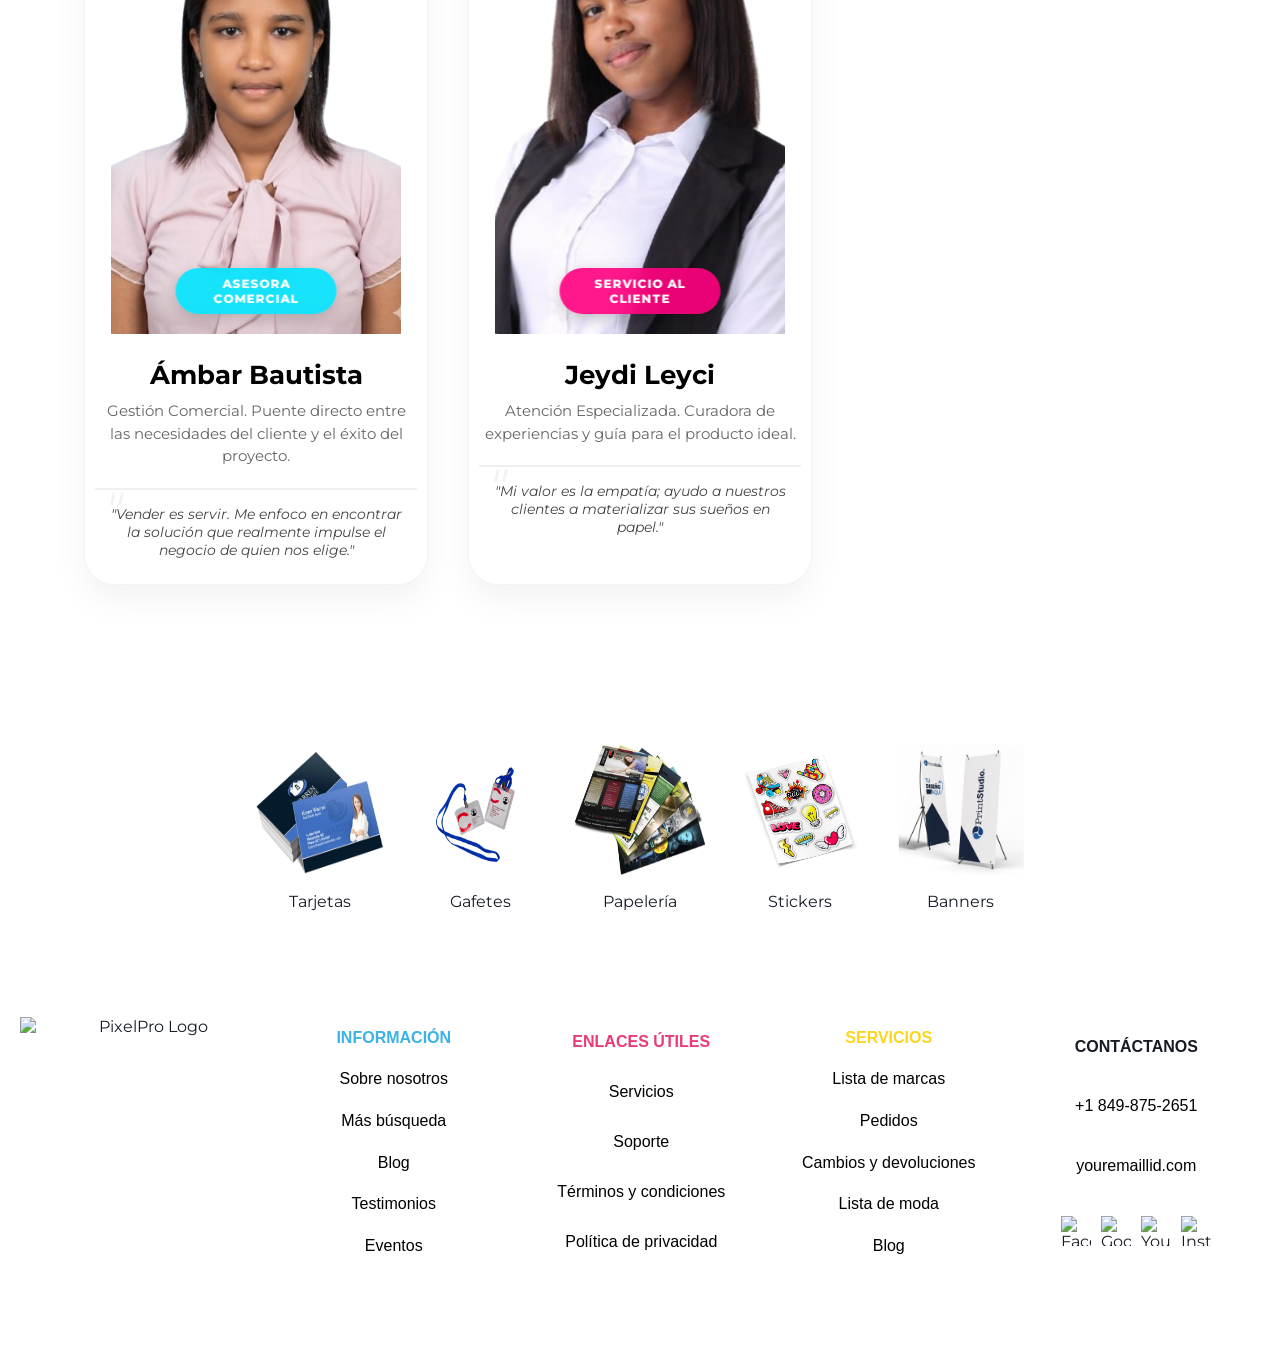
==== commit 7c8b92b8: "m" ====
--- a/acercade.html
+++ b/acercade.html
@@ -11,7 +11,7 @@
         <div class="container">
             <img src="Img/pro.jpg" alt="Pixel Pro Logo" class="logo"> 
                  <ul class="nav-links">
-                <li><a href="index1.html">Inicio</a></li>
+                <li><a href="index.html">Inicio</a></li>
                 <li><a href="acercade.html">Nosotros</a></li>
                 <li><a href="tienda.html">Tienda</a></li>
                 <li><a href="noticias.html">Noticias</a></li>
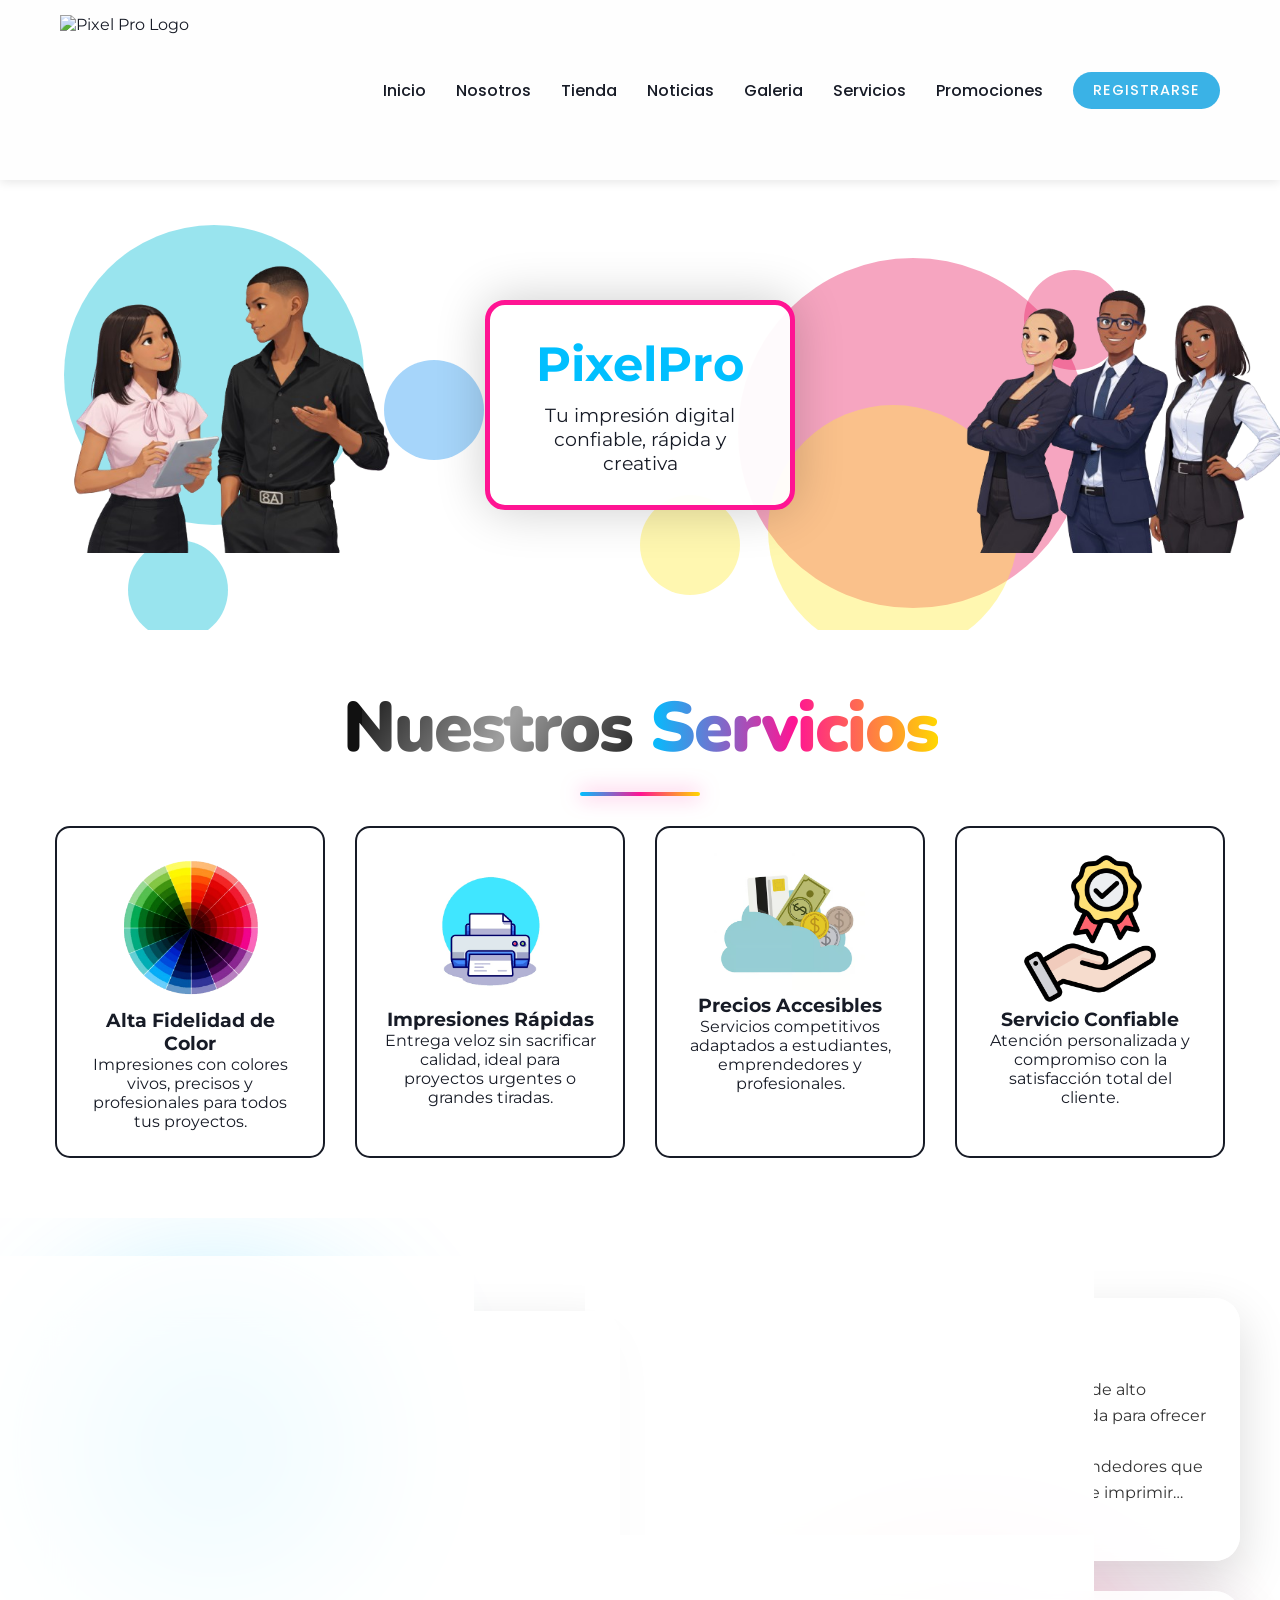
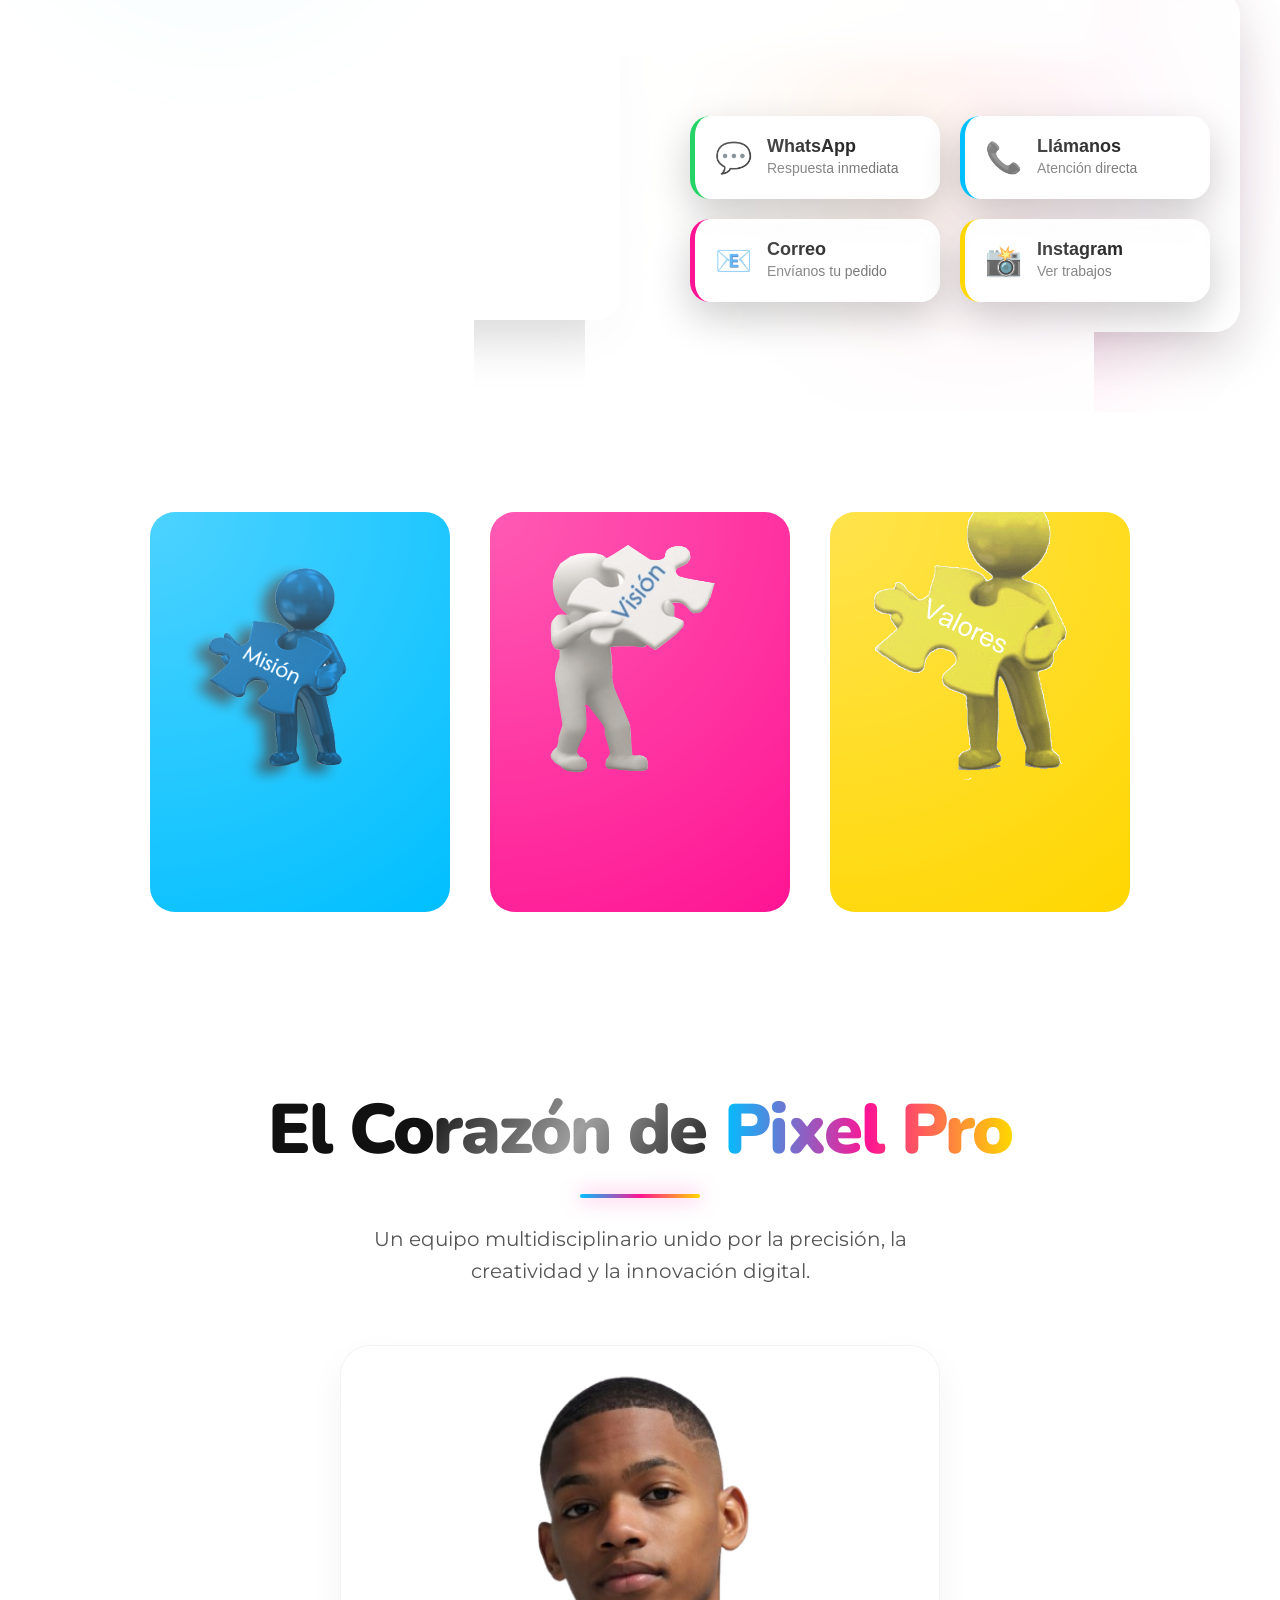
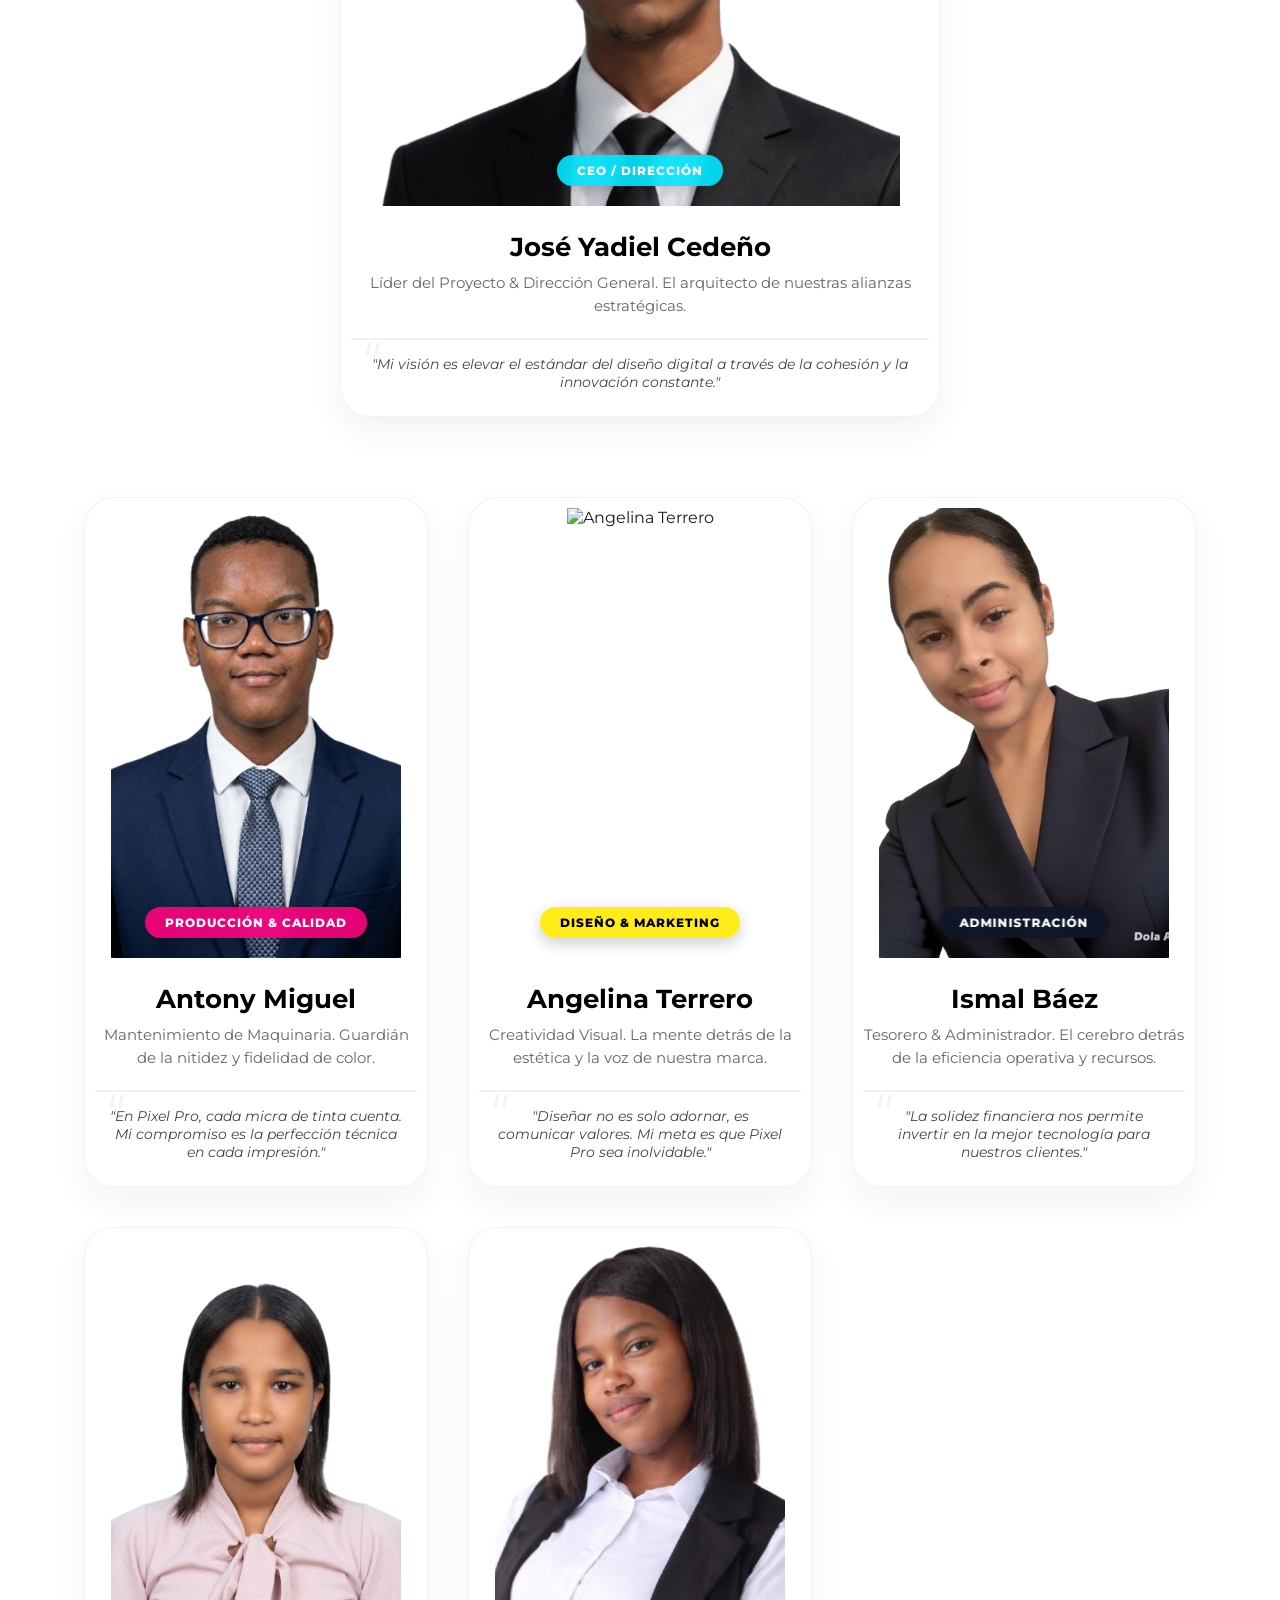
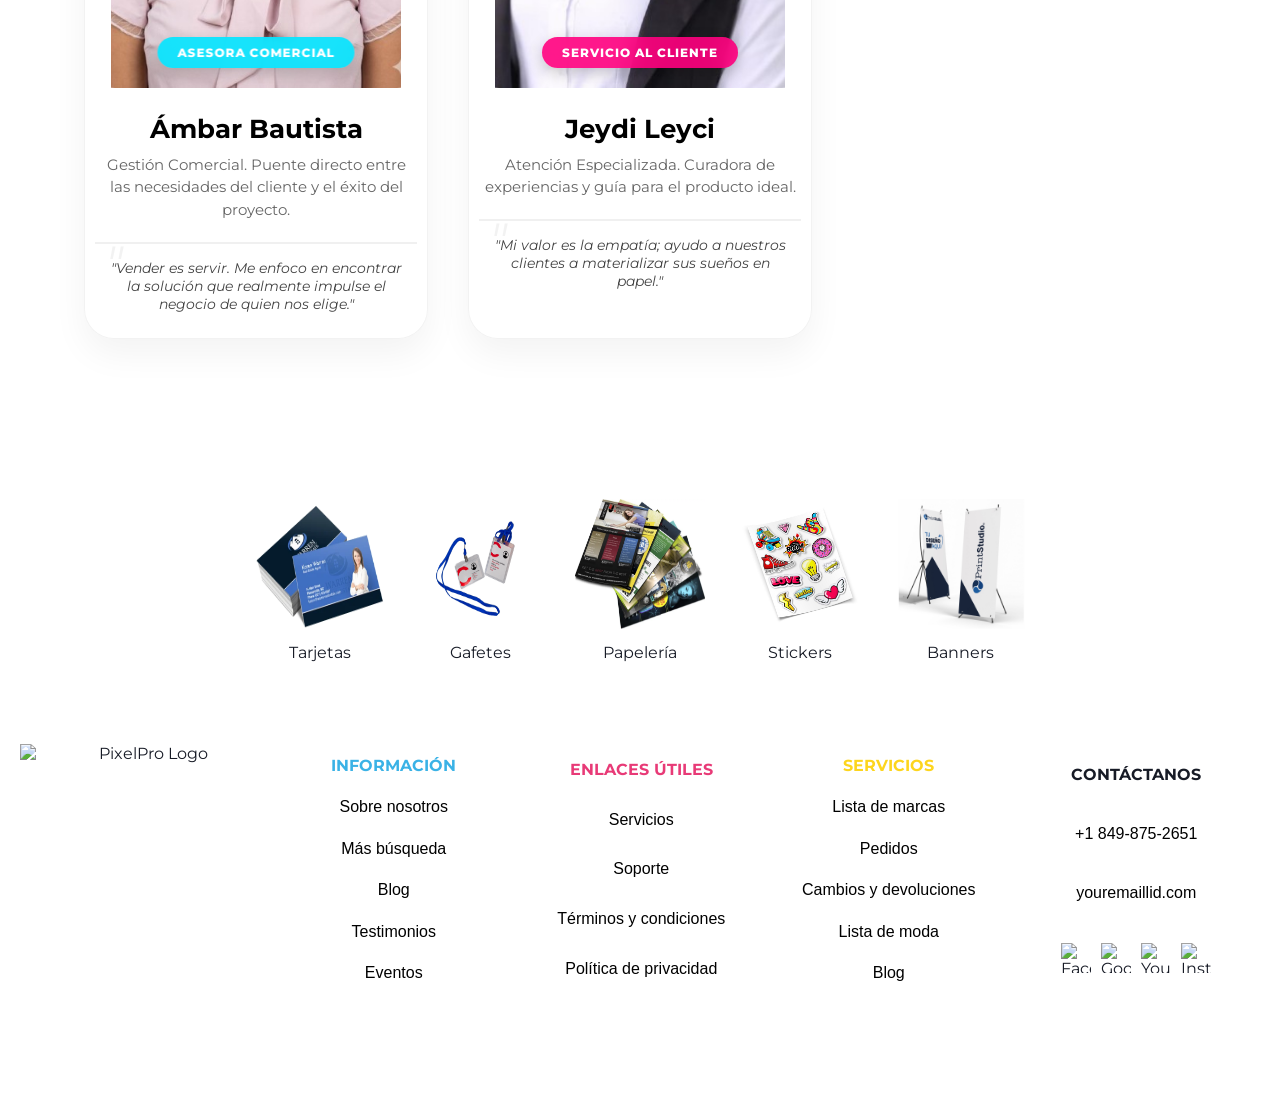
==== commit 204d0c8d: "arregle algunas cosas que estaban mal" ====
--- a/acercade.html
+++ b/acercade.html
@@ -27,15 +27,6 @@
             </div>
         </div>
     </nav>
-          <br>
-<br>
-<br>
-<br>
-<br>
-<br>
-<br>
-<br>
-
 
   <section class="hero">
     <!-- FORMAS ANIMADAS CMYK -->
--- a/css/acercade.css
+++ b/css/acercade.css
@@ -1,506 +1,206 @@
 @import url("https://fonts.googleapis.com/css2?family=Montserrat:wght@400;600&display=swap");
+@import url("https://fonts.googleapis.com/css2?family=Poppins:wght@400;500;600;700&display=swap");
+@import url("https://fonts.googleapis.com/css2?family=Nunito:wght@400;700;900&display=swap");
+
+/* ============================================
+   VARIABLES
+   ============================================ */
+:root {
+  --primary-color: #171b26;
+  --accent-color-1: #3ab2e6;
+  --accent-color-2: #e93a78;
+  --accent-color-3: #fdd51d;
+  --text-color: #fefefe;
+  --bg-color-light: #f2f2f2;
+  --bg-color-white: #fefefe;
+  --font-main: "Poppins", sans-serif;
+}
+
+* {
+  margin: 0;
+  padding: 0;
+  box-sizing: border-box;
+}
+
+html {
+  scroll-behavior: smooth;
+}
 
 body {
-  margin: 0;
   font-family: "Montserrat", sans-serif;
   background: #fff;
   color: #171b26;
 }
-/* HEADER */
-:root {
-    --primary-color: #171B26; 
-    --accent-color-1: #3AB2E6;
-    --accent-color-2: #E93A78;
-    --accent-color-3: #FDD51D;
-    --text-color: #FEFEFE; 
-    --bg-color-light: #F2F2F2;
-    --bg-color-white: #FEFEFE;
-    --font-main: 'Poppins', sans-serif;
-}
-* {
-    margin: 0;
-    padding: 0;
-    box-sizing: border-box;
-}
-html {
-    scroll-behavior: smooth;
-    font-family: var(--font-main);
-    color: var(--primary-color);
-}
+
+a {
+  text-decoration: none;
+  color: black;
+  font-family: "Funnel Sans", sans-serif;
+  transition: all 0.3s ease;
+}
+
+a:hover {
+  font-size: 15px;
+}
+
+/* ============================================
+   NAVBAR — position relative (no fijo)
+   ============================================ */
+.navbar {
+  background-color: var(--bg-color-white);
+  padding: 15px 0;
+  position: relative;
+  top: 0;
+  width: 100%;
+  z-index: 1000;
+  box-shadow: 0 2px 10px rgba(0, 0, 0, 0.1);
+}
+
 .container {
-    max-width: 1200px;
-    margin: 0 auto;
-    padding: 0 20px;
-}
-
-h1, h2, h3 {
-    font-weight: 700;
-    margin-bottom: 20px;
-}
-
-p {
-    line-height: 1.6;
-    margin-bottom: 20px;
-}
-
-a {
-    text-decoration: none;
-    color: inherit;
-    transition: all 0.3s ease;
-}
-
-
-.btn-primary, .btn-secondary, .btn-small, .btn-lg {
-    display: inline-block;
-    padding: 12px 30px;
-    border-radius: 50px;
-    font-weight: 600;
-    text-transform: uppercase;
-    letter-spacing: 1px;
-    cursor: pointer;
-}
-
-.btn-primary {
-    background-color: var(--accent-color-2);
-    color: var(--text-color);
-}
-.btn-primary:hover { background-color: #d12c6a; }
-
-.btn-secondary {
-    background-color: transparent;
-    border: 2px solid var(--text-color);
-    color: var(--text-color);
-}
-.btn-secondary:hover { background-color: rgba(255,255,255,0.1); }
+  max-width: 1200px;
+  margin: 0 auto;
+  padding: 0 20px;
+}
+
+.navbar .container {
+  display: flex;
+  justify-content: space-between;
+  align-items: center;
+}
+
+.logo {
+  width: 150px;
+  height: 150px;
+}
+
+.nav-links {
+  display: flex;
+  list-style: none;
+  gap: 30px;
+  align-items: center;
+}
+
+.nav-links a {
+  font-weight: 500;
+  text-decoration: none;
+  color: inherit;
+  transition: all 0.3s ease;
+  font-family: var(--font-main);
+}
+
+.nav-links a:not(.btn-small):hover {
+  color: var(--accent-color-1);
+  font-size: inherit;
+}
 
 .btn-small {
-    padding: 8px 20px;
-    font-size: 0.9rem;
-    background-color: var(--accent-color-1); 
-    color: var(--text-color);
-}
-.btn-small:hover { background-color: #2da1d4; }
-
-.btn-lg {
-    padding: 18px 40px;
-    font-size: 1.2rem;
-    background-color: var(--accent-color-3);
-    color: var(--primary-color);
-}
-.btn-lg:hover { background-color: #eac419; }
-
-.navbar {
+  display: inline-block;
+  padding: 8px 20px;
+  font-size: 0.9rem !important;
+  background-color: var(--accent-color-1);
+  color: var(--text-color) !important;
+  border-radius: 50px;
+  font-weight: 600;
+  text-transform: uppercase;
+  letter-spacing: 1px;
+}
+
+.btn-small:hover {
+  background-color: #2da1d4;
+  font-size: 0.9rem !important;
+}
+
+.menu-toggle {
+  display: none;
+  cursor: pointer;
+  background: none;
+  border: none;
+  padding: 0;
+}
+
+.bar {
+  display: block;
+  width: 25px;
+  height: 3px;
+  margin: 5px auto;
+  transition: all 0.3s ease;
+  background-color: var(--primary-color);
+}
+
+/* ============================================
+   MENÚ MÓVIL
+   ============================================ */
+@media screen and (max-width: 768px) {
+  .navbar .container {
+    padding: 0 15px;
+  }
+
+  .nav-links {
+    position: absolute;
+    right: 0;
+    height: 92vh;
+    top: 8vh;
     background-color: var(--bg-color-white);
-    padding: 15px 0;
-    position: fixed;
-    top: 0;
-    width: 100%;
-    z-index: 1000;
-    box-shadow: 0 2px 10px rgba(0,0,0,0.1);
-}
-
-.navbar .container {
-    display: flex;
-    justify-content: space-between;
-    align-items: center;
-}
-
-.logo {
-    width: 150px;
-    height: 150px;
-}
-
-.nav-links {
-    display: flex;
-    list-style: none;
-    gap: 30px;
-    align-items: center;
-}
-
-.nav-links a {
-    font-weight: 500;
-}
-.nav-links a:not(.btn-small):hover { color: var(--accent-color-1); }
-
-.menu-toggle {
-    display: none;
-    cursor: pointer;
-}
-
-.bar {
-    display: block;
-    width: 25px;
-    height: 3px;
-    margin: 5px auto;
-    transition: all 0.3s ease;
-    background-color: var(--primary-color);
-}
-
-.hero {
-    height: 100vh;
-    display: flex;
-    align-items: center;
-    position: relative;
-    padding-top: 80px; 
-    color: var(--text-color);
-    overflow: hidden;
-}
-
-.hero-image-container {
-    position: absolute;
-    top: 0;
-    left: 0;
-    width: 100%;
-    height: 100%;
-    z-index: -1;
-}
-
-.hero-img {
-    width: 100%;
-    height: 100%;
-    object-fit: cover;
-    filter: brightness(0.5);
-}
-
-.hero-text h1 {
-    font-size: 4rem;
-    margin-bottom: 10px;
-}
-
-.hero-text .highlight {
-    color: var(--accent-color-1); 
-}
-
-.hero-text .subtitle {
-    font-size: 1.5rem;
-    font-weight: 600;
-    text-transform: uppercase;
-    letter-spacing: 4px;
-    margin-bottom: 30px;
-    color: var(--accent-color-2); 
-}
-
-.hero-text .description {
-    font-size: 1.1rem;
-    max-width: 600px;
-    margin-bottom: 40px;
-}
-
-.hero-btns {
-    display: flex;
-    gap: 20px;
-}
-.servicios {
-    padding: 100px 0;
-    text-align: center;
-}
-
-.servicios h2 {
-    font-size: 3rem;
-    margin-bottom: 60px;
-}
-
-.servicios-grid {
-    display: grid;
-    grid-template-columns: repeat(auto-fit, minmax(300px, 1fr));
-    gap: 40px;
-}
-
-.servicio-card {
-    background-color: var(--bg-color-light);
-    padding: 50px;
-    border-radius: 20px;
-    transition: transform 0.3s ease, box-shadow 0.3s ease;
-}
-
-.servicio-card:hover {
-    transform: translateY(-10px);
-    box-shadow: 0 10px 20px rgba(0,0,0,0.1);
-}
-
-.card-icon {
-    font-size: 3rem;
-    color: var(--accent-color-1); 
-    margin-bottom: 30px;
-}
-
-.servicio-card h3 {
-    font-size: 1.8rem;
-    margin-bottom: 15px;
-}
-
-.tecnologia {
-    background-color: var(--primary-color);
-    color: var(--text-color);
-    padding: 100px 0;
-}
-
-.technology-content {
-    display: flex;
-    align-items: center;
-    gap: 60px;
-}
-
-.tech-text {
-    flex: 1;
-}
-
-.tech-text h2 {
-    font-size: 3rem;
-}
-
-.tech-gallery {
-    flex: 1.5;
     display: flex;
     flex-direction: column;
+    align-items: center;
+    width: 50%;
+    transform: translateX(100%);
+    transition: transform 0.5s ease-in;
+    box-shadow: -2px 0 10px rgba(0, 0, 0, 0.1);
+    padding-top: 50px;
     gap: 20px;
-}
-
-.tech-img-main {
-    width: 100%;
-    border-radius: 20px;
-}
-
-.tech-thumbs {
-    display: flex;
-    gap: 20px;
-}
-
-.tech-thumbs img {
-    flex: 1;
-    border-radius: 15px;
-    height: 100px;
-    object-fit: cover;
-}
-.portfolio {
-    padding: 100px 0;
-    text-align: center;
-}
-
-.portfolio h2 {
-    font-size: 3rem;
-    margin-bottom: 60px;
-}
-
-.portfolio-grid {
-    display: grid;
-    grid-template-columns: repeat(auto-fit, minmax(350px, 1fr));
-    gap: 30px;
-}
-
-.portfolio-item {
-    position: relative;
-    border-radius: 20px;
-    overflow: hidden;
-    cursor: pointer;
-}
-
-.portfolio-item img {
-    width: 100%;
+  }
+
+  .nav-links li {
+    opacity: 0;
+    pointer-events: none;
+  }
+  .nav-active li {
+    opacity: 1;
+    pointer-events: auto;
+  }
+  .menu-toggle {
     display: block;
-    transition: transform 0.3s ease;
-}
-
-.portfolio-overlay {
-    position: absolute;
-    bottom: 0;
-    left: 0;
-    width: 100%;
-    height: 100%;
-    background: linear-gradient(to top, rgba(0,0,0,0.8), transparent);
-    color: var(--text-color);
-    padding: 30px;
-    display: flex;
-    flex-direction: column;
-    justify-content: flex-end;
-    opacity: 0;
-    transition: opacity 0.3s ease;
-}
-
-.portfolio-item:hover img {
-    transform: scale(1.1);
-}
-
-.portfolio-item:hover .portfolio-overlay {
-    opacity: 1;
-}
-.cta {
-    padding: 100px 0;
-    background-color: var(--bg-color-light);
-    text-align: center;
-}
-
-.cta-content h2 {
-    font-size: 3rem;
-}
-
-.cta-content p {
-    font-size: 1.2rem;
-    max-width: 700px;
-    margin: 0 auto 40px auto;
-}
-
-.footer {
-    background-color: var(--primary-color);
-    color: var(--text-color);
-    padding: 40px 0;
-    text-align: center;
-}
-
-.footer-content {
-    display: flex;
-    justify-content: space-between;
-    align-items: center;
-}
-
-.social-links {
-    display: flex;
-    gap: 20px;
-    font-size: 1.2rem;
-}
-@media screen and (max-width: 992px) {
-    .hero-text h1 { font-size: 3rem; }
-    .hero-text .subtitle { font-size: 1.2rem; }
-    .servicios h2, .tecnologia .tech-text h2, .portfolio h2, .cta h2 { font-size: 2.5rem; }
-    .technology-content { flex-direction: column-reverse; text-align: center; }
-    .tech-thumbs { justify-content: center; }
-}
-
-/* Móviles */
-@media screen and (max-width: 768px) {
-    .navbar .container { padding: 0 15px; }
-    
-    .nav-links {
-        position: absolute;
-        right: 0px;
-        height: 92vh;
-        top: 8vh;
-        background-color: var(--bg-color-white);
-        display: flex;
-        flex-direction: column;
-        align-items: center;
-        width: 50%;
-        transform: translateX(100%);
-        transition: transform 0.5s ease-in;
-        box-shadow: -2px 0 10px rgba(0,0,0,0.1);
-        padding-top: 50px;
-    }
-
-    .nav-links li { opacity: 0; }
-    
-    .menu-toggle { display: block; z-index: 3; }
-
-    .hero-text { text-align: center; padding: 0 15px; }
-    .hero-text h1 { font-size: 2.5rem; }
-    .hero-text .subtitle { font-size: 1rem; letter-spacing: 2px; }
-    .hero-btns { justify-content: center; flex-direction: column; gap: 10px; }
-    .btn-primary, .btn-secondary { width: 100%; }
-
-    .servicios h2, .portfolio h2, .cta h2 { font-size: 2rem; }
-    .servicios-grid, .portfolio-grid { grid-template-columns: 1fr; }
-    
-    .footer-content { flex-direction: column; gap: 20px; }
-}
-
-/* Animación del menú móvil */
-.nav-active { transform: translateX(0%); }
-
-@keyframes navLinkFade {
-    from { opacity: 0; transform: translateX(50px); }
-    to { opacity: 1; transform: translateX(0px); }
-}
-
-.toggle .bar:nth-child(1) { transform: rotate(-45deg) translate(-5px, 6px); }
-.toggle .bar:nth-child(2) { opacity: 0; }
-.toggle .bar:nth-child(3) { transform: rotate(45deg) translate(-5px, -6px); }
-
-footer{
-    width: 100%;
-    height: 300px;
-    display: flex;
-    justify-content: space-around;
-    align-items: center;
-
-}
-.cajon1{
-    width: 250px;
-    height: 250px;
-    display: flex;
-    justify-content: space-around;
-    align-items: center;
-    flex-direction: column;
-}
-#logo1{
-    width: 250px;
-    height: 250px;
-}
-#n1{
-      font-family: "Funnel Sans", sans-serif;
-      color: #3AB2E6;
-}
-#n2{
-    font-family: "Funnel Sans", sans-serif;
-    color: #E83A77;
-}
-#n3{
-    font-family: "Funnel Sans", sans-serif;
-      color: #FDD51D;
-}
-#n4{
-    font-family: "Funnel Sans", sans-serif;
-      color: #171B26;
-}
-.redes {
-    display: flex;
-    flex-direction: row;
-    align-items: center;
-    gap: 10px;
-}
-.icono {
-    width: 30px;
-    height: 30px;
-}
-a{
-    text-decoration: none;
-    color: black;
-    font-family: "Funnel Sans", sans-serif;
-}
-a:hover{
-    font-size: 15px;
-}
-#vpH {
-  font-size: 80px;
-  color: black;
-  text-align: left;
-  font-family: "Nunito", sans-serif;
-  font-weight: 900px;
-}
-#slogan {
-  font-size: 30px;
-  color: black;
-  text-align: left;
-  font-family: "Nunito", sans-serif;
-  font-weight: 400px;
-}
-
-/* HERO */
+    z-index: 3;
+  }
+}
+
+.nav-active {
+  transform: translateX(0%) !important;
+}
+
+.toggle .bar:nth-child(1) {
+  transform: rotate(-45deg) translate(-5px, 6px);
+}
+.toggle .bar:nth-child(2) {
+  opacity: 0;
+}
+.toggle .bar:nth-child(3) {
+  transform: rotate(45deg) translate(-5px, -6px);
+}
+
+/* ============================================
+   HERO
+   ============================================ */
 .hero {
   position: relative;
   height: 50vh;
   display: flex;
-  background-color: #00000000;
   justify-content: center;
   align-items: center;
   overflow: hidden;
 }
 
+/* SHAPES: absolute (no fixed) para que queden dentro del hero */
 .shape {
-  position: fixed;
+  position: absolute;
   border-radius: 50%;
   animation: float 15s infinite ease-in-out alternate;
   opacity: 0.4;
-  z-index: -1;
-}
+  z-index: 0;
+}
+
 .shape.cyan {
   background: #00bbd4;
   width: 300px;
@@ -557,7 +257,6 @@
   }
 }
 
-/* Personajes */
 .characters {
   position: relative;
   display: flex;
@@ -569,7 +268,7 @@
 
 .character {
   width: 445px;
-  background-color: #00bbd400;
+  background-color: transparent;
   animation: sway 4s infinite alternate ease-in-out;
 }
 
@@ -606,30 +305,27 @@
   color: #171b26;
 }
 
-
-
-/* SERVICIOS */
+/* ============================================
+   SERVICIOS
+   ============================================ */
 .services {
   padding: 60px 20px;
   text-align: center;
 }
-.services h2 {
-  font-size: 2.8rem;
-  margin-bottom: 40px;
-  color: #ff1493;
-}
 
 .cards {
   display: flex;
   flex-wrap: wrap;
   justify-content: center;
   gap: 30px;
+  margin-top: 30px;
 }
 
 .img7 {
   width: 70%;
   height: auto;
 }
+
 .card {
   background: #fff;
   border: 2px solid #171b26;
@@ -647,15 +343,15 @@
   box-shadow: 0 15px 50px rgba(0, 0, 0, 0.3);
 }
 
-/* ================= ABOUT PRO ================= */
+/* ============================================
+   ABOUT PRO
+   ============================================ */
 .about-pro {
   position: relative;
   padding: 80px 40px;
-  background: #ffffff00;
   overflow: hidden;
 }
 
-/* FONDO CMYK */
 .bg-cmyk span {
   position: absolute;
   border-radius: 50%;
@@ -685,15 +381,15 @@
   left: 60%;
 }
 
-/* GRID */
 .about-container {
   display: grid;
   grid-template-columns: 1fr 1fr;
   gap: 40px;
   align-items: center;
-}
-
-/* CARDS */
+  position: relative;
+  z-index: 1;
+}
+
 .about-card {
   background: rgba(255, 255, 255, 0.85);
   backdrop-filter: blur(15px);
@@ -707,7 +403,6 @@
   transform: translateY(-10px);
 }
 
-/* MAPA */
 .map-box iframe {
   width: 100%;
   height: 470px;
@@ -715,14 +410,12 @@
   border-radius: 15px;
 }
 
-/* INFO */
 .about-info {
   display: flex;
   flex-direction: column;
   gap: 30px;
 }
 
-/* TEXTOS */
 .about-card h2 {
   font-size: 28px;
   margin-bottom: 15px;
@@ -737,20 +430,14 @@
   color: #333;
 }
 
-/* BOTONES SOCIALES */
-/* ================= CONTACTO PRO ================= */
-
-.contact-pro {
-  position: relative;
-}
-
-/* SUBTEXTO */
+/* ============================================
+   CONTACTO
+   ============================================ */
 .contact-sub {
   margin-bottom: 20px;
   color: #555;
 }
 
-/* TARJETAS */
 .contact-box {
   display: flex;
   align-items: center;
@@ -767,7 +454,6 @@
   overflow: hidden;
 }
 
-/* EFECTO GLOW */
 .contact-box::before {
   content: "";
   position: absolute;
@@ -783,18 +469,15 @@
   top: 0;
   left: 0;
 }
-
-/* HOVER */
 .contact-box:hover {
   transform: translateY(-10px) scale(1.03);
-}
-
-/* ICONO */
+  font-size: inherit;
+}
+
 .icon {
   font-size: 30px;
 }
 
-/* COLORES */
 .wa {
   border-left: 5px solid #25d366;
 }
@@ -808,60 +491,29 @@
   border-left: 5px solid #ffd700;
 }
 
-/* TEXTO */
 .contact-box h3 {
   margin: 0;
   font-size: 18px;
 }
-
 .contact-box p {
   margin: 0;
   font-size: 14px;
   color: #666;
 }
 
-/* RESPONSIVE */
-@media (max-width: 600px) {
-  .contact-grid {
-    grid-template-columns: 1fr;
-  }
-}
-
-/* COLORES */
-.fb {
-  background: #3b5998;
-}
-.wa {
-  background: #25d366;
-}
-.ig {
-  background: linear-gradient(45deg, #ff1493, #ffd700);
-}
-.tg {
-  background: #0088cc;
-}
-
-.btn-social:hover {
-  transform: scale(1.1);
-  box-shadow: 0 10px 30px rgba(0, 0, 0, 0.3);
-}
-
-/* RESPONSIVE */
-@media (max-width: 900px) {
-  .about-container {
-    grid-template-columns: 1fr;
-  }
-}
-/* GRID */
 .contact-grid {
   display: grid;
   grid-template-columns: repeat(2, 1fr);
   gap: 20px;
 }
+
+/* ============================================
+   MISIÓN / VISIÓN / VALORES
+   ============================================ */
 #mvv-pro {
   position: relative;
   padding: 100px 40px;
-  background: #ffffffe9;
+  background: rgba(255, 255, 255, 0.93);
   overflow: hidden;
   text-align: center;
 }
@@ -869,7 +521,7 @@
 #va {
   height: 310px;
 }
-/* GRID */
+
 .mvv-container {
   display: flex;
   justify-content: center;
@@ -877,7 +529,6 @@
   flex-wrap: wrap;
 }
 
-/* CARDS */
 .mvv-card {
   position: relative;
   width: 300px;
@@ -894,7 +545,6 @@
   transition: 0.5s;
 }
 
-/* COLORES CMYK */
 .mvv-card.cyan {
   background: #00bfff;
 }
@@ -906,7 +556,6 @@
   color: #000;
 }
 
-/* OVERLAY ANIMADO */
 .mvv-overlay {
   position: absolute;
   width: 200%;
@@ -921,8 +570,6 @@
   top: 0;
   left: 0;
 }
-
-/* TEXTO */
 .mvv-card h2 {
   font-size: 28px;
   margin-bottom: 10px;
@@ -936,18 +583,15 @@
   transition: 0.5s;
 }
 
-/* HOVER EFECTO */
 .mvv-card:hover {
   transform: translateY(-15px) scale(1.05);
   box-shadow: 0 30px 80px rgba(0, 0, 0, 0.3);
 }
-
 .mvv-card:hover p {
   opacity: 1;
   transform: translateY(0);
 }
 
-/* EFECTO GLOW */
 .mvv-card::before {
   content: "";
   position: absolute;
@@ -962,113 +606,28 @@
   opacity: 1;
 }
 
-/* RESPONSIVE */
-@media (max-width: 900px) {
-  .mvv-container {
-    flex-direction: column;
-    align-items: center;
-  }
-}
-
-/* MATERIALES */
-.materials {
-  padding: 80px 20px;
-  text-align: center;
-}
-.materials h2 {
-  font-size: 2.8rem;
-  margin-bottom: 50px;
-  color: #ffd700;
-}
-.materials-list {
-  display: flex;
-  justify-content: center;
-  flex-wrap: wrap;
-  gap: 30px;
-}
-.material {
-  text-align: center;
-}
-.material img {
-  width: 130px;
-  height: 130px;
-  margin-bottom: 10px;
-}
-
-* REDES SOCIALES */ .socials {
-  display: flex;
-  justify-content: center;
-  gap: 20px;
-  margin-top: 20px;
-}
-.social {
-  text-decoration: none;
-  padding: 12px 20px;
-  border-radius: 12px;
-  font-weight: 600;
-  color: #fff;
-  transition: 0.3s;
-  display: inline-block;
-}
-.facebook {
-  background: #3b5998;
-}
-.whatsapp {
-  background: #25d366;
-}
-.instagram {
-  background: #c13584;
-}
-.telegram {
-  background: #0088cc;
-}
-.social:hover {
-  transform: scale(1.1);
-}
-
-/* --- ESTILO ACERCA DE --- */
+/* ============================================
+   EQUIPO
+   ============================================ */
 .about-page {
-  background: #ed0a0a00;
   min-height: 100vh;
   padding: 80px 5%;
   overflow: hidden;
-}
-
-/* Fondo degradado suave */
-.mesh-gradient {
-  top: 0;
-  left: 0;
-  width: 100%;
-  height: 100%;
-  background:
-    radial-gradient(at 0% 0%, rgba(0, 229, 255, 0.1) 0px, transparent 50%),
-    radial-gradient(at 100% 100%, rgba(255, 0, 127, 0.1) 0px, transparent 50%);
-  z-index: 1;
-}
-
-.about-header {
-  text-align: center;
-  margin-bottom: 80px;
-  position: relative;
-  z-index: 2;
 }
 
 .team-grid {
   display: grid;
   grid-template-columns: repeat(auto-fit, minmax(320px, 1fr));
   gap: 40px;
-  position: relative;
-  z-index: 2;
-}
-/* CONTENEDOR */
+}
+
 .hero-text {
   text-align: center;
-  margin-top: 80px;
   position: relative;
   z-index: 2;
-}
-
-/* TITULO PRO */
+  margin-bottom: 20px;
+}
+
 .titulo-hero {
   font-size: 70px;
   font-weight: 900;
@@ -1078,7 +637,6 @@
   line-height: 1.1;
 }
 
-/* GRADIENTE CMYK PRO */
 .text-gradient {
   background: linear-gradient(90deg, #00bfff, #ff1493, #ffd700);
   -webkit-background-clip: text;
@@ -1086,7 +644,6 @@
   position: relative;
 }
 
-/* EFECTO BRILLO APPLE */
 .text-gradient::after {
   content: "";
   position: absolute;
@@ -1112,7 +669,6 @@
   }
 }
 
-/* SUBTITULO */
 .subtitle {
   margin-top: 20px;
   font-size: 20px;
@@ -1124,7 +680,6 @@
   font-weight: 400;
 }
 
-/* LINEA GLOW */
 .linea-glow {
   width: 120px;
   height: 4px;
@@ -1134,108 +689,19 @@
   box-shadow: 0 0 20px rgba(255, 20, 147, 0.6);
 }
 
-/* ANIMACION */
 .reveal-up {
   opacity: 0;
   transform: translateY(40px);
   transition: 1s;
 }
-
 .reveal-up.active {
   opacity: 1;
   transform: translateY(0);
-} /* CONTENEDOR */
-.hero-text {
-  text-align: center;
-  margin-top: 80px;
-  position: relative;
-  z-index: 2;
-}
-
-/* TITULO PRO */
-.titulo-hero {
-  font-size: 70px;
-  font-weight: 900;
-  font-family: "Nunito", sans-serif;
-  letter-spacing: -2px;
-  color: #111;
-  line-height: 1.1;
-}
-
-/* GRADIENTE CMYK PRO */
-.text-gradient {
-  background: linear-gradient(90deg, #00bfff, #ff1493, #ffd700);
-  -webkit-background-clip: text;
-  color: transparent;
-  position: relative;
-}
-
-/* EFECTO BRILLO APPLE */
-.text-gradient::after {
-  content: "";
-  position: absolute;
-  width: 100%;
-  height: 100%;
-  top: 0;
-  left: -100%;
-  background: linear-gradient(
-    120deg,
-    transparent,
-    rgba(255, 255, 255, 0.6),
-    transparent
-  );
-  animation: shine 3s infinite;
-}
-
-@keyframes shine {
-  0% {
-    left: -100%;
-  }
-  100% {
-    left: 100%;
-  }
-}
-
-/* SUBTITULO */
-.subtitle {
-  margin-top: 20px;
-  font-size: 20px;
-  color: #555;
-  max-width: 600px;
-  margin-left: auto;
-  margin-right: auto;
-  line-height: 1.6;
-  font-weight: 400;
-}
-
-/* LINEA GLOW */
-.linea-glow {
-  width: 120px;
-  height: 4px;
-  margin: 25px auto;
-  background: linear-gradient(90deg, #00bfff, #ff1493, #ffd700);
-  border-radius: 10px;
-  box-shadow: 0 0 20px rgba(255, 20, 147, 0.6);
-}
-
-/* ANIMACION */
-.reveal-up {
-  opacity: 0;
-  transform: translateY(40px);
-  transition: 1s;
-}
-
-.reveal-up.active {
-  opacity: 1;
-  transform: translateY(0);
-}
-
-/* TARJETA DE MIEMBRO */
+}
+
 .member-card {
   background: rgba(255, 255, 255, 0.8);
   border-radius: 30px;
-  width: auto;
-  height: auto;
   padding: 10px;
   border: 1px solid rgba(0, 0, 0, 0.05);
   box-shadow: 0 15px 35px rgba(0, 0, 0, 0.05);
@@ -1249,7 +715,6 @@
   box-shadow: 0 30px 60px rgba(0, 0, 0, 0.1);
 }
 
-/* CONTENEDOR DE FOTO */
 .photo-wrapper {
   position: relative;
   margin-bottom: 25px;
@@ -1257,19 +722,16 @@
   overflow: hidden;
   height: 450px;
 }
-
 .photo-wrapper img {
-  width:  90%;
+  width: 90%;
   height: 100%;
   object-fit: cover;
   transition: transform 0.6s ease;
 }
-
 .member-card:hover .photo-wrapper img {
   transform: scale(1.1);
 }
 
-/* BADGES FLOTANTES */
 .role-badge {
   position: absolute;
   bottom: 20px;
@@ -1283,6 +745,7 @@
   text-transform: uppercase;
   backdrop-filter: blur(10px);
   box-shadow: 0 5px 15px rgba(0, 0, 0, 0.2);
+  white-space: nowrap;
 }
 
 .badge-cian {
@@ -1302,13 +765,11 @@
   color: #fff;
 }
 
-/* INFO Y TEXTO */
 .member-info h3 {
   font-size: 1.6rem;
   margin-bottom: 10px;
   color: #000;
 }
-
 .description {
   font-size: 0.95rem;
   color: #666;
@@ -1334,21 +795,46 @@
   left: 10px;
 }
 
-/* Tarjeta del Líder (Destacada) */
 .leader {
-  grid-column: 1 / -1; /* Ocupa todo el ancho en pantallas grandes */
+  grid-column: 1 / -1;
   max-width: 600px;
   margin: 0 auto 40px;
 }
 
+/* ============================================
+   MATERIALES
+   ============================================ */
+.materials {
+  padding: 80px 20px;
+  text-align: center;
+}
+.materials-list {
+  display: flex;
+  justify-content: center;
+  flex-wrap: wrap;
+  gap: 30px;
+}
+.material {
+  text-align: center;
+}
+.material img {
+  width: 130px;
+  height: 130px;
+  margin-bottom: 10px;
+}
+
+/* ============================================
+   FOOTER
+   ============================================ */
 footer {
   width: 100%;
   height: 300px;
   display: flex;
   justify-content: space-around;
   align-items: center;
-  background-color: #ffffffdc;
-}
+  background-color: rgba(255, 255, 255, 0.86);
+}
+
 .cajon1 {
   width: 250px;
   height: 250px;
@@ -1357,26 +843,24 @@
   align-items: center;
   flex-direction: column;
 }
+
 #logo1 {
   width: 250px;
   height: 250px;
 }
 #n1 {
-  font-family: "Funnel Sans", sans-serif;
   color: #3ab2e6;
 }
 #n2 {
-  font-family: "Funnel Sans", sans-serif;
   color: #e83a77;
 }
 #n3 {
-  font-family: "Funnel Sans", sans-serif;
   color: #fdd51d;
 }
 #n4 {
-  font-family: "Funnel Sans", sans-serif;
   color: #171b26;
 }
+
 .redes {
   display: flex;
   flex-direction: row;
@@ -1387,9 +871,67 @@
   width: 30px;
   height: 30px;
 }
-a {
-  text-decoration: none;
-  color: black;
-  font-family: "Funnel Sans", sans-serif;
-}
-
+
+/* ============================================
+   RESPONSIVE
+   ============================================ */
+@media (max-width: 900px) {
+  .about-container {
+    grid-template-columns: 1fr;
+  }
+  .mvv-container {
+    flex-direction: column;
+    align-items: center;
+  }
+  .character {
+    width: 200px;
+  }
+  .titulo-hero {
+    font-size: 40px;
+  }
+
+  footer {
+    flex-wrap: wrap !important;
+    height: auto !important;
+    padding: 20px;
+    gap: 20px;
+  }
+  .cajon1 {
+    width: 45% !important;
+    height: auto !important;
+  }
+  #logo1 {
+    width: 150px !important;
+    height: auto !important;
+  }
+}
+
+@media (max-width: 600px) {
+  .contact-grid {
+    grid-template-columns: 1fr;
+  }
+  .pixelpro-board {
+    padding: 20px;
+    margin: 0 10px;
+  }
+  .pixelpro-board h1 {
+    font-size: 2rem;
+  }
+}
+
+@media (max-width: 500px) {
+  .cajon1 {
+    width: 100% !important;
+    text-align: center;
+  }
+  footer {
+    flex-direction: column !important;
+    align-items: center;
+  }
+  .character {
+    display: none;
+  }
+  .titulo-hero {
+    font-size: 30px;
+  }
+}
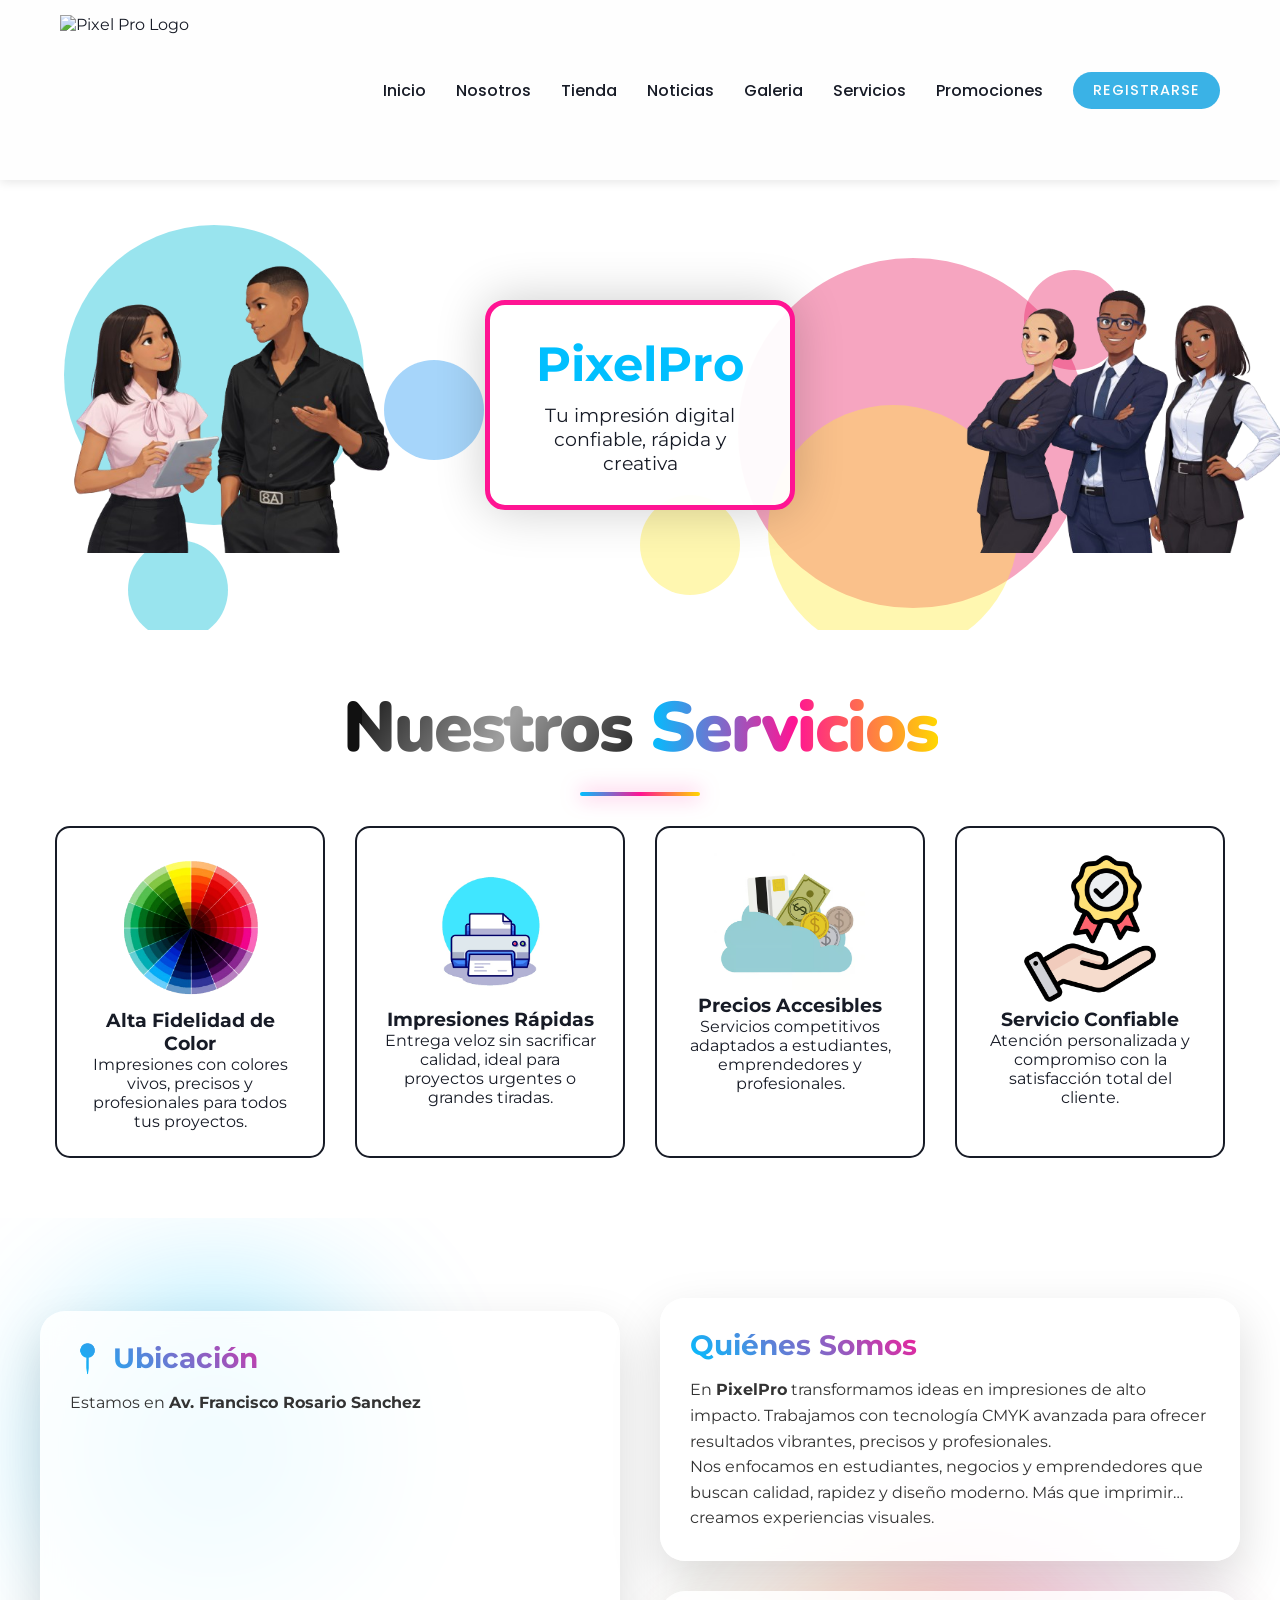
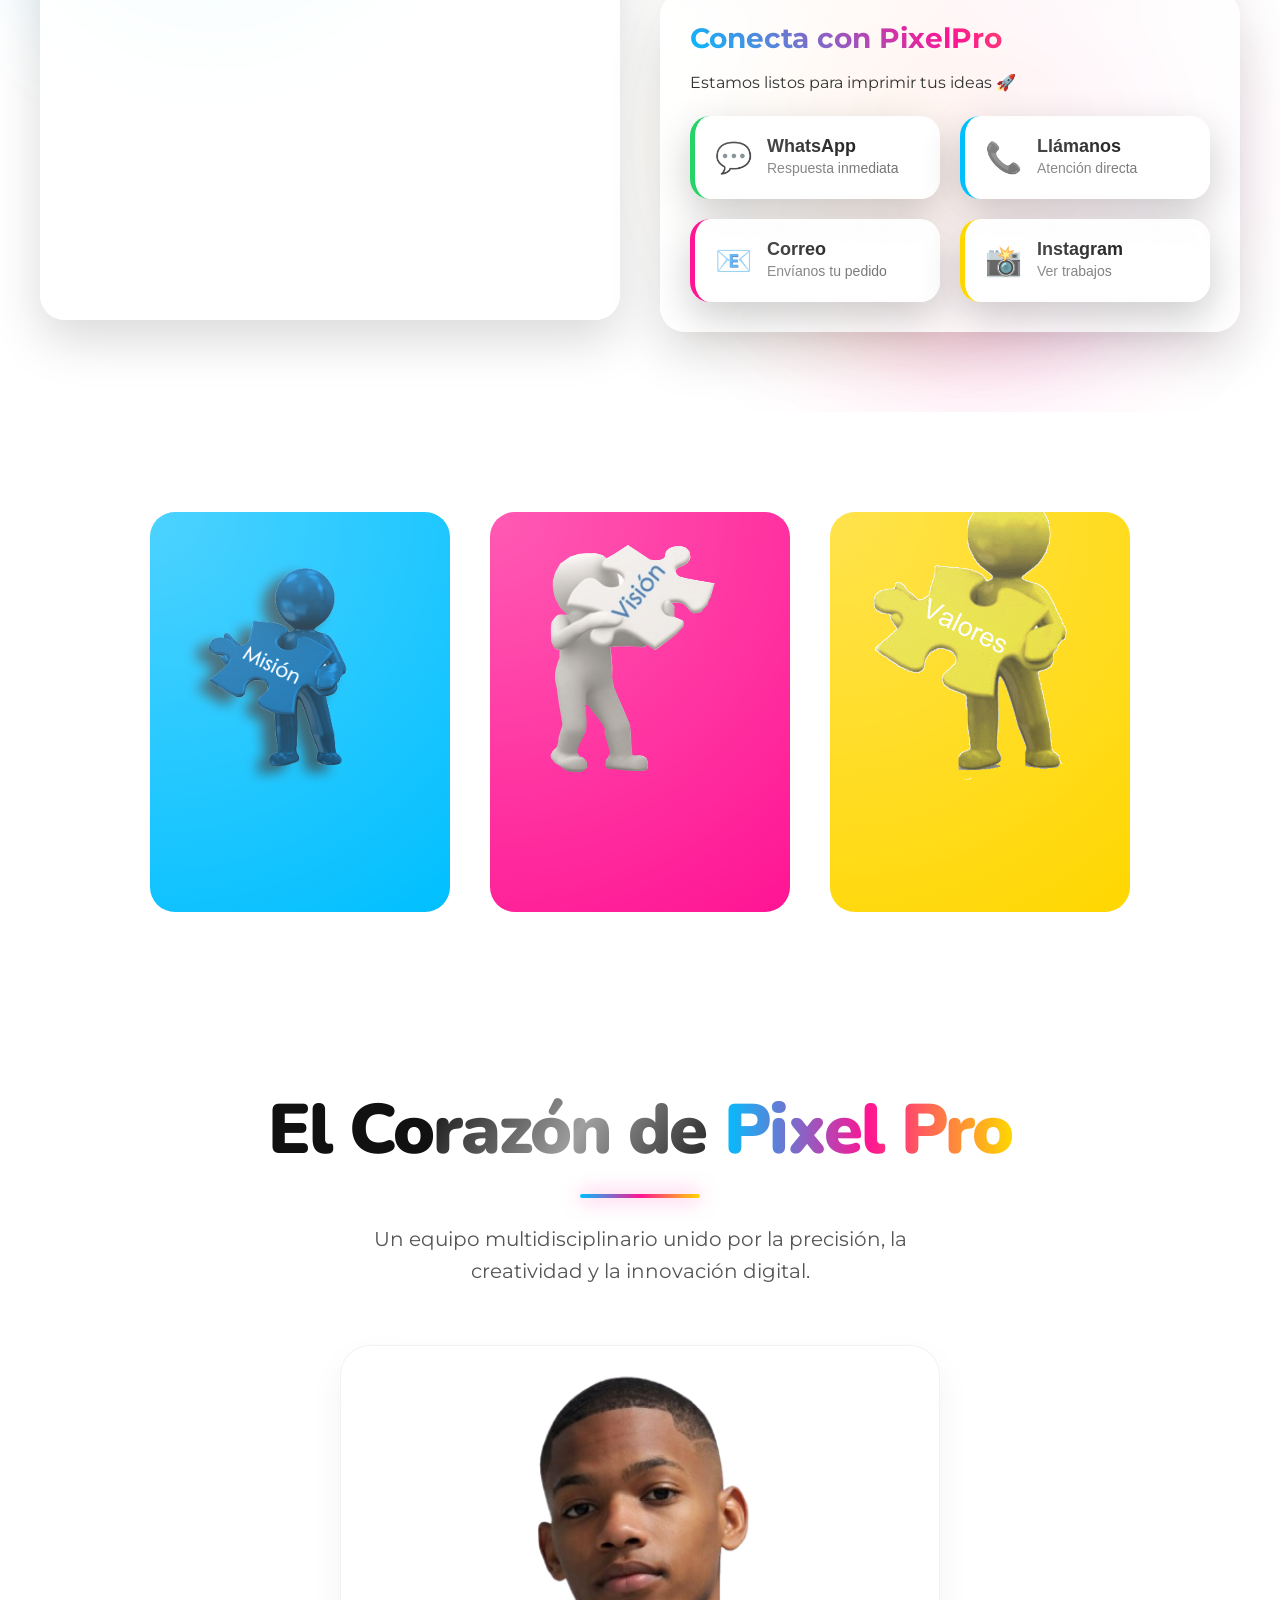
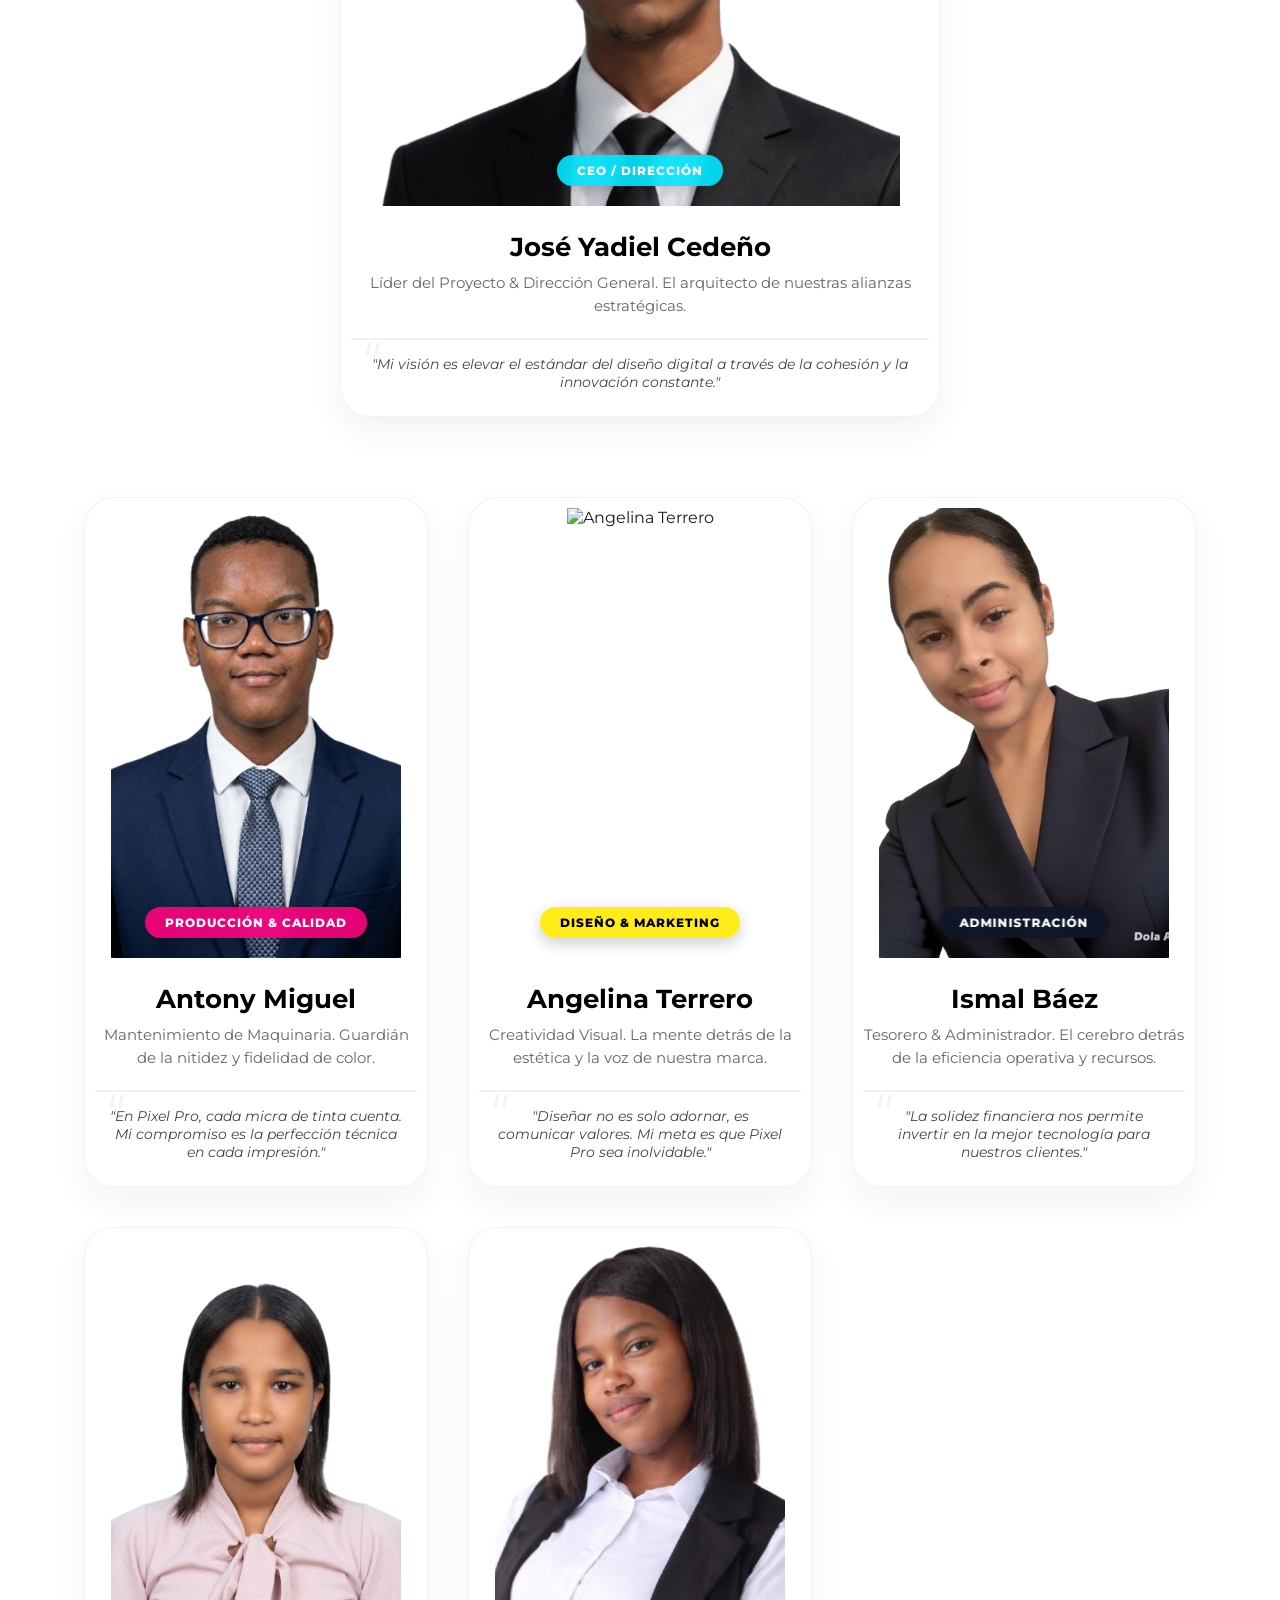
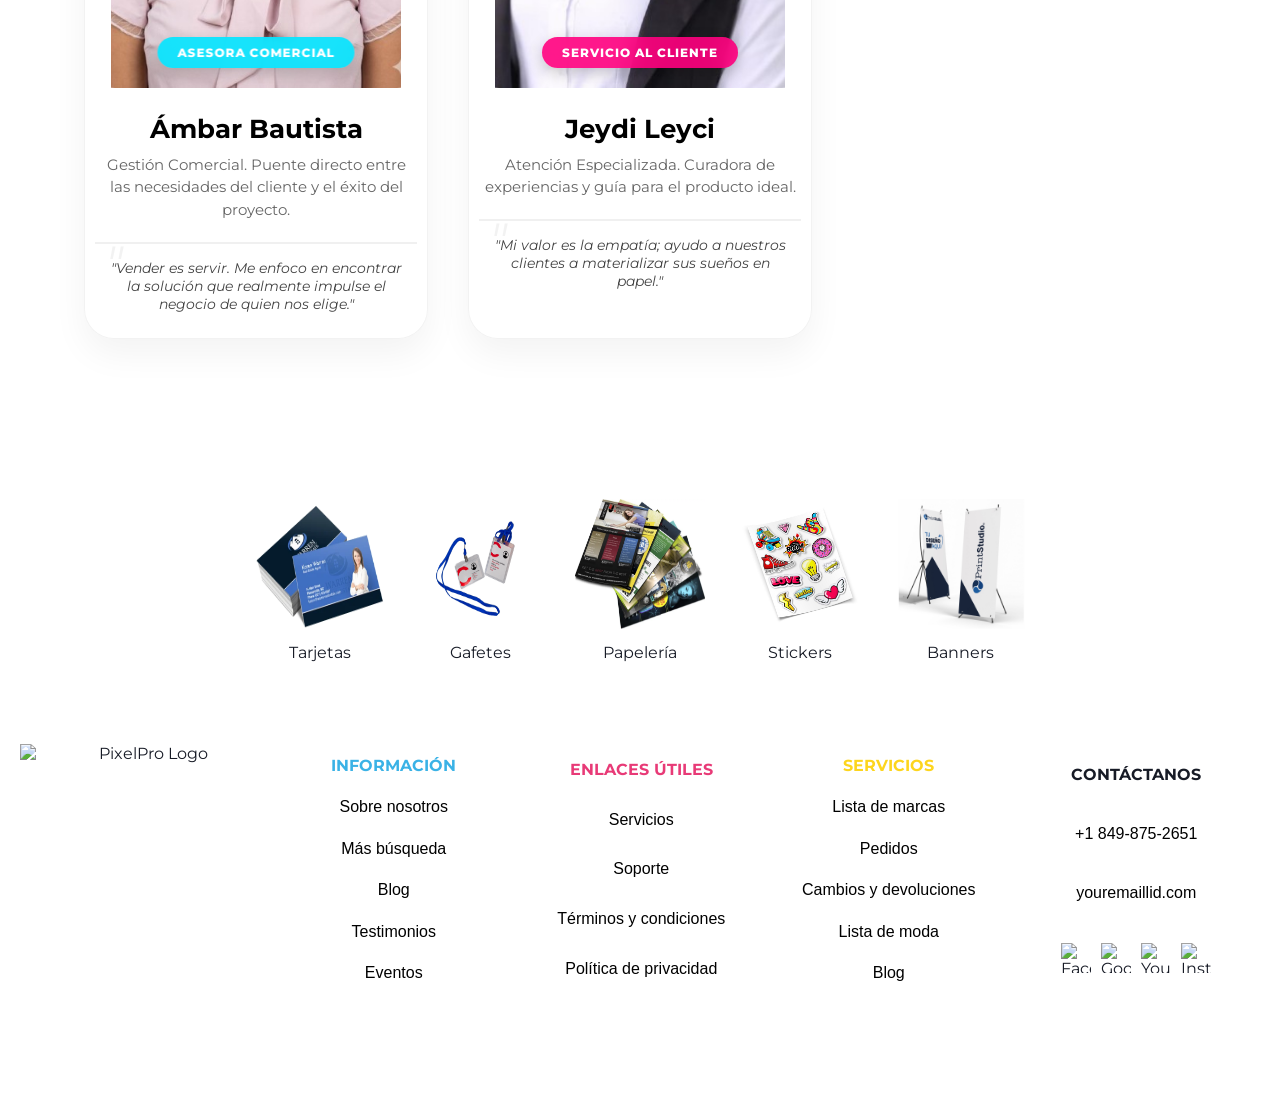
==== commit 2d920adc: "arregle el login" ====
--- a/acercade.html
+++ b/acercade.html
@@ -18,7 +18,7 @@
                 <li><a href="galeria2.html">Galeria</a></li>
                 <li><a href="servicios.html">Servicios</a></li>
                 <li><a href="promociones.html">Promociones</a></li>
-                <li><a href="Login.html" class="btn-small">Registrarse</a></li>
+                <li><a href="http://localhost/Pixel-Pro/Login.html" class="btn-small">Registrarse</a></li>
             </ul>
             <div class="menu-toggle" id="mobile-menu">
                 <span class="bar"></span>
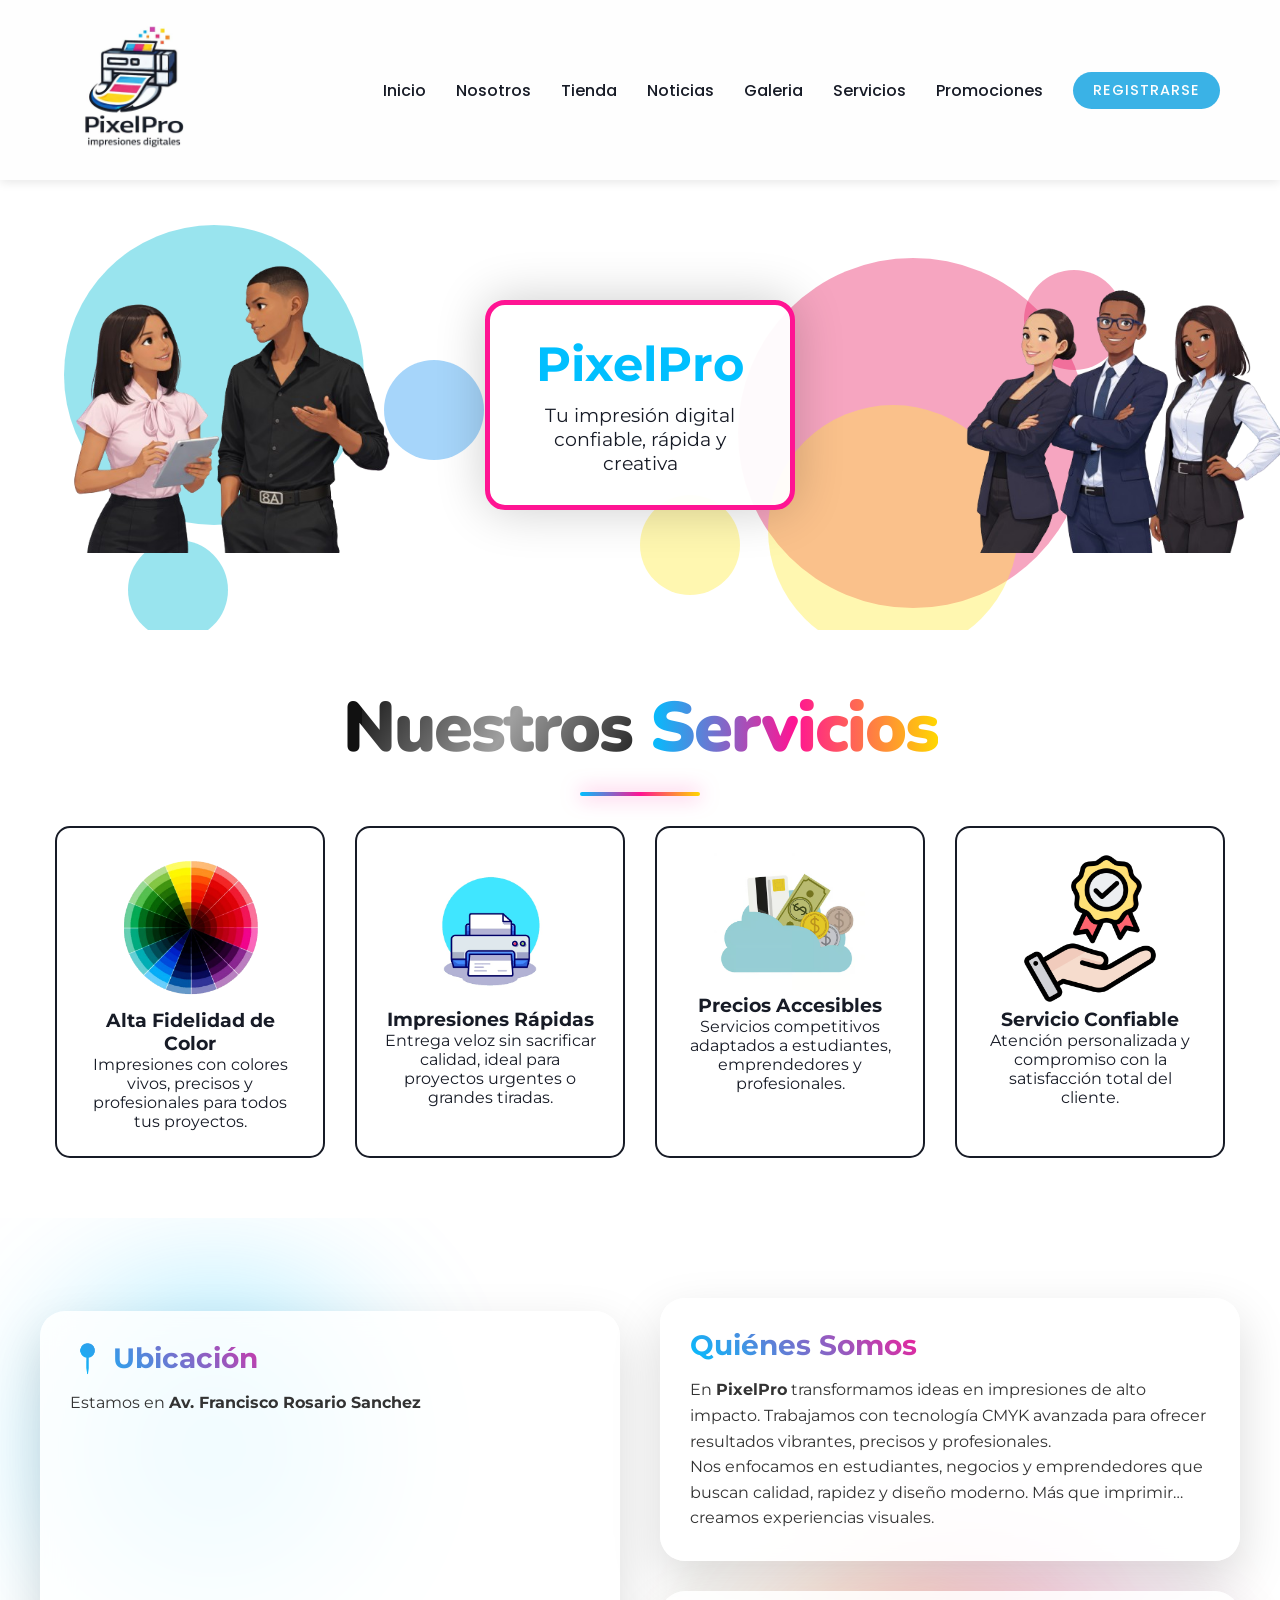
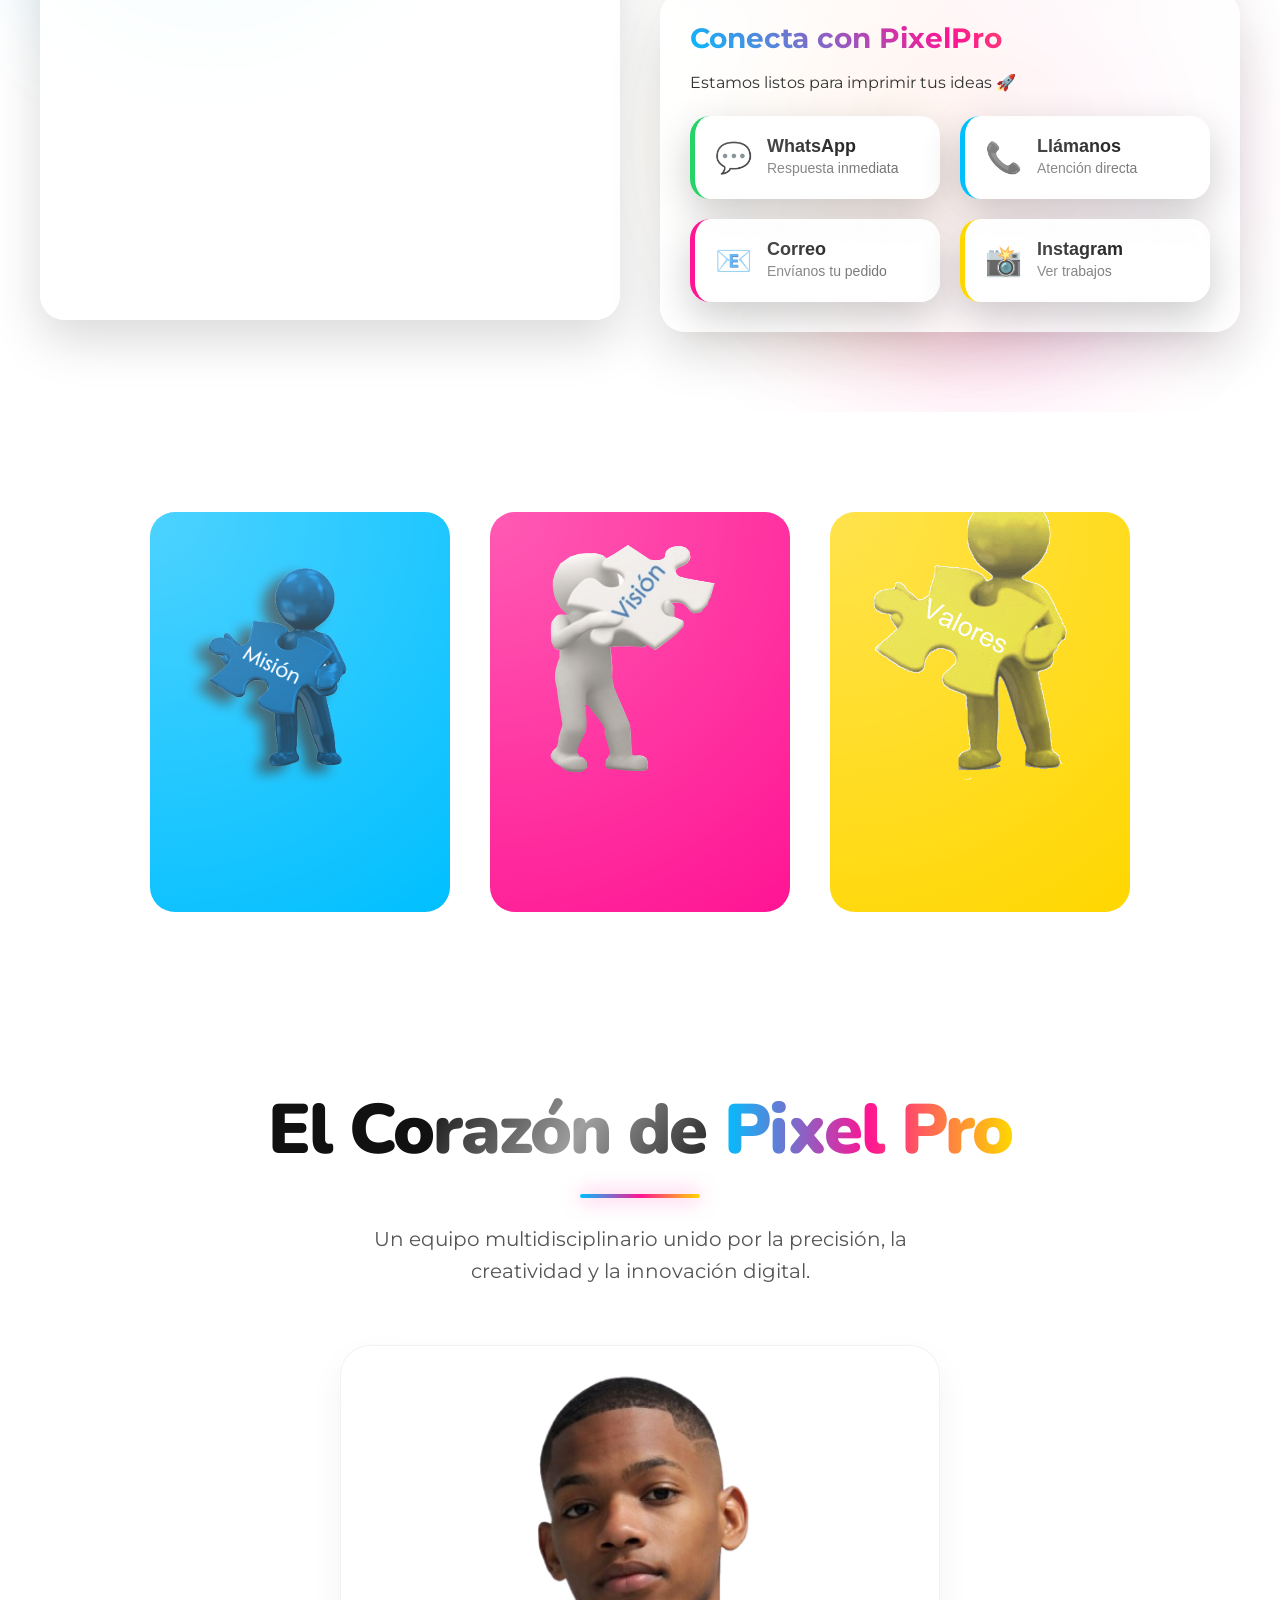
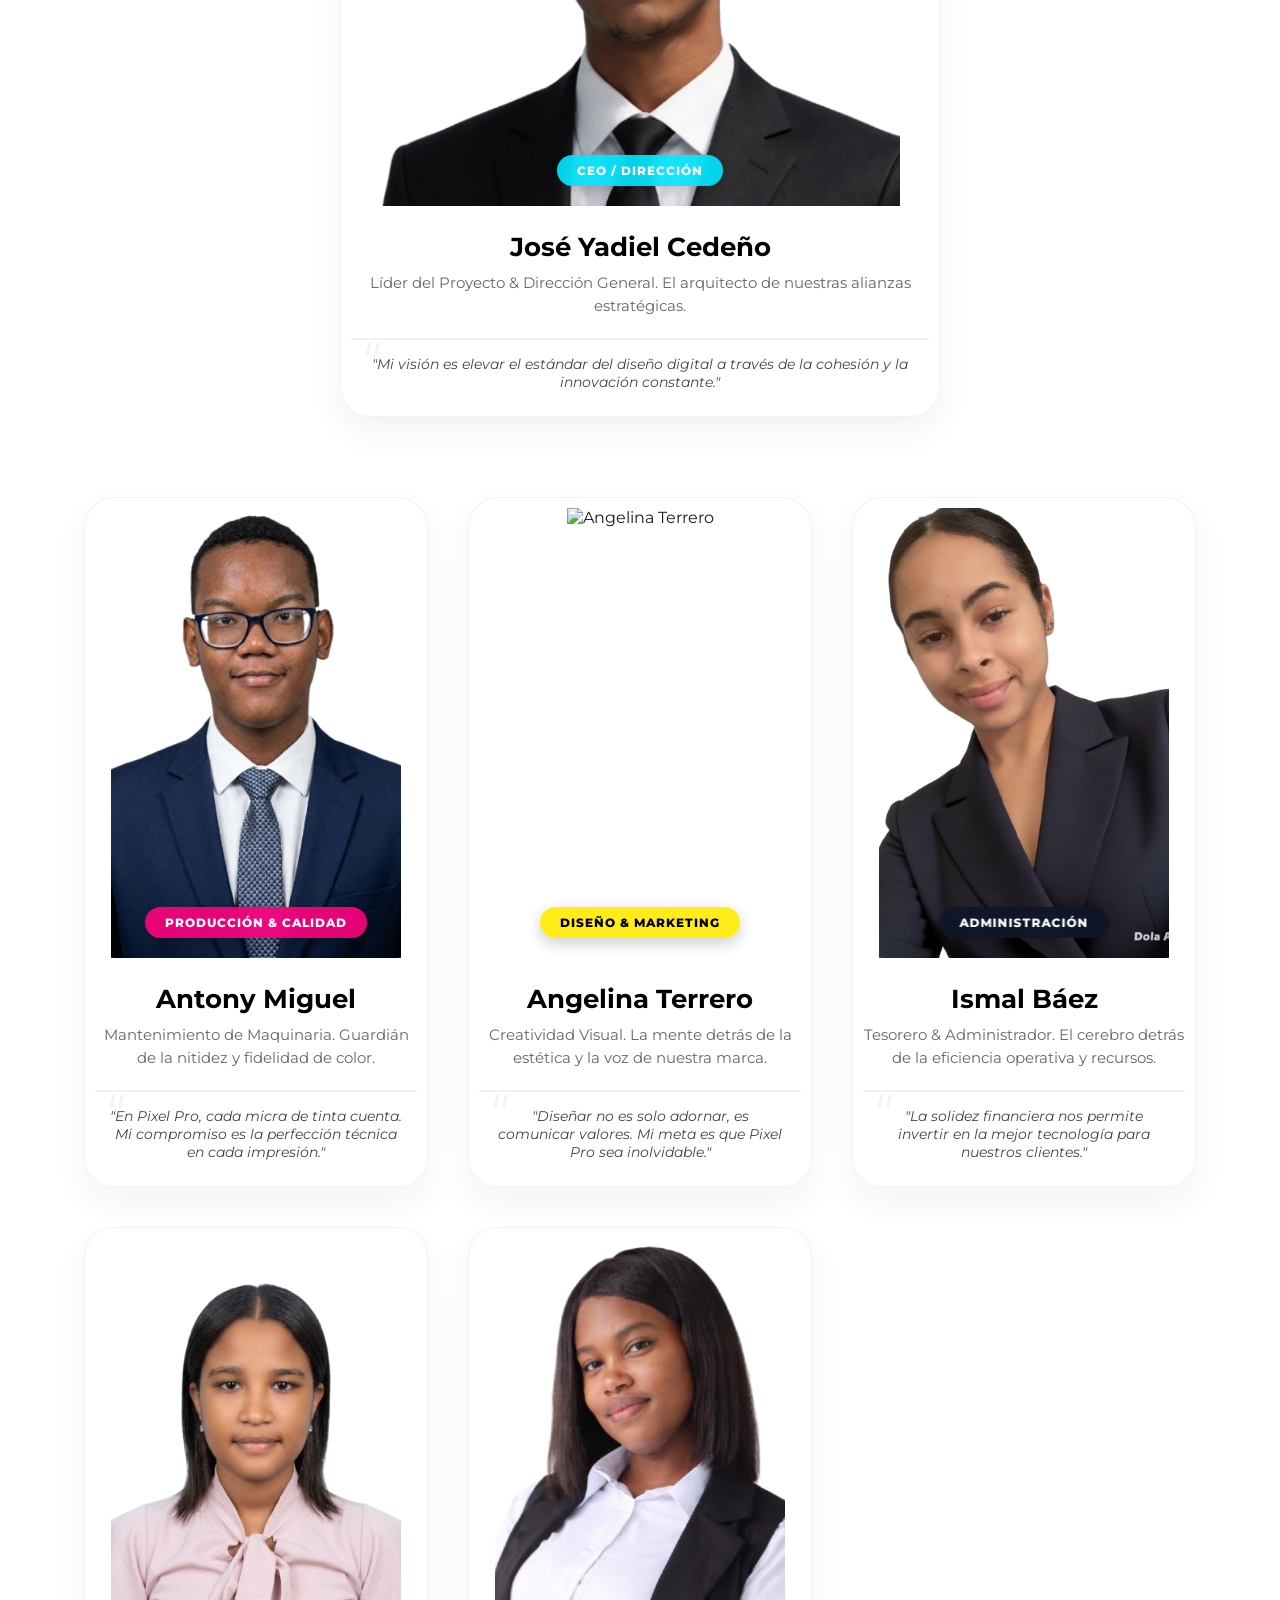
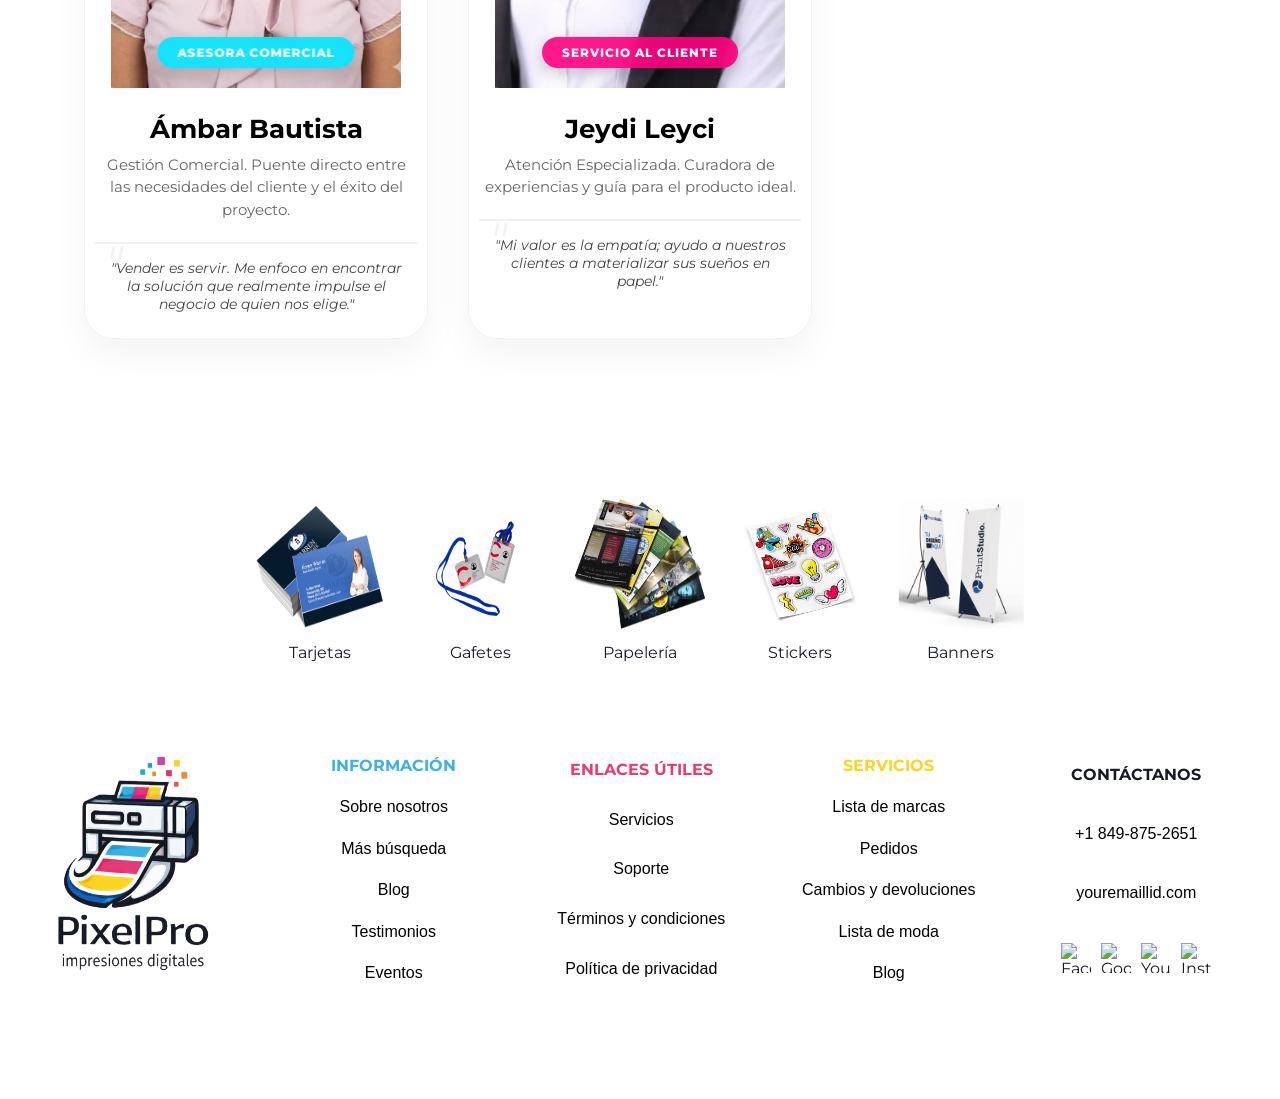
==== commit 38697dd9: "imagenes correguidas" ====
--- a/acercade.html
+++ b/acercade.html
@@ -9,7 +9,7 @@
 <body>
      <nav class="navbar">
         <div class="container">
-            <img src="Img/pro.jpg" alt="Pixel Pro Logo" class="logo"> 
+            <img src="img/pro.jpg" alt="Pixel Pro Logo" class="logo"> 
                  <ul class="nav-links">
                 <li><a href="index.html">Inicio</a></li>
                 <li><a href="acercade.html">Nosotros</a></li>
@@ -341,7 +341,7 @@
   <br>
 <footer>
       <div class="cajon1">
-        <img id="logo1" src="Img/logo.png" alt="PixelPro Logo">
+        <img id="logo1" src="img/logo.png" alt="PixelPro Logo">
       </div>
 
       <div class="cajon1">
